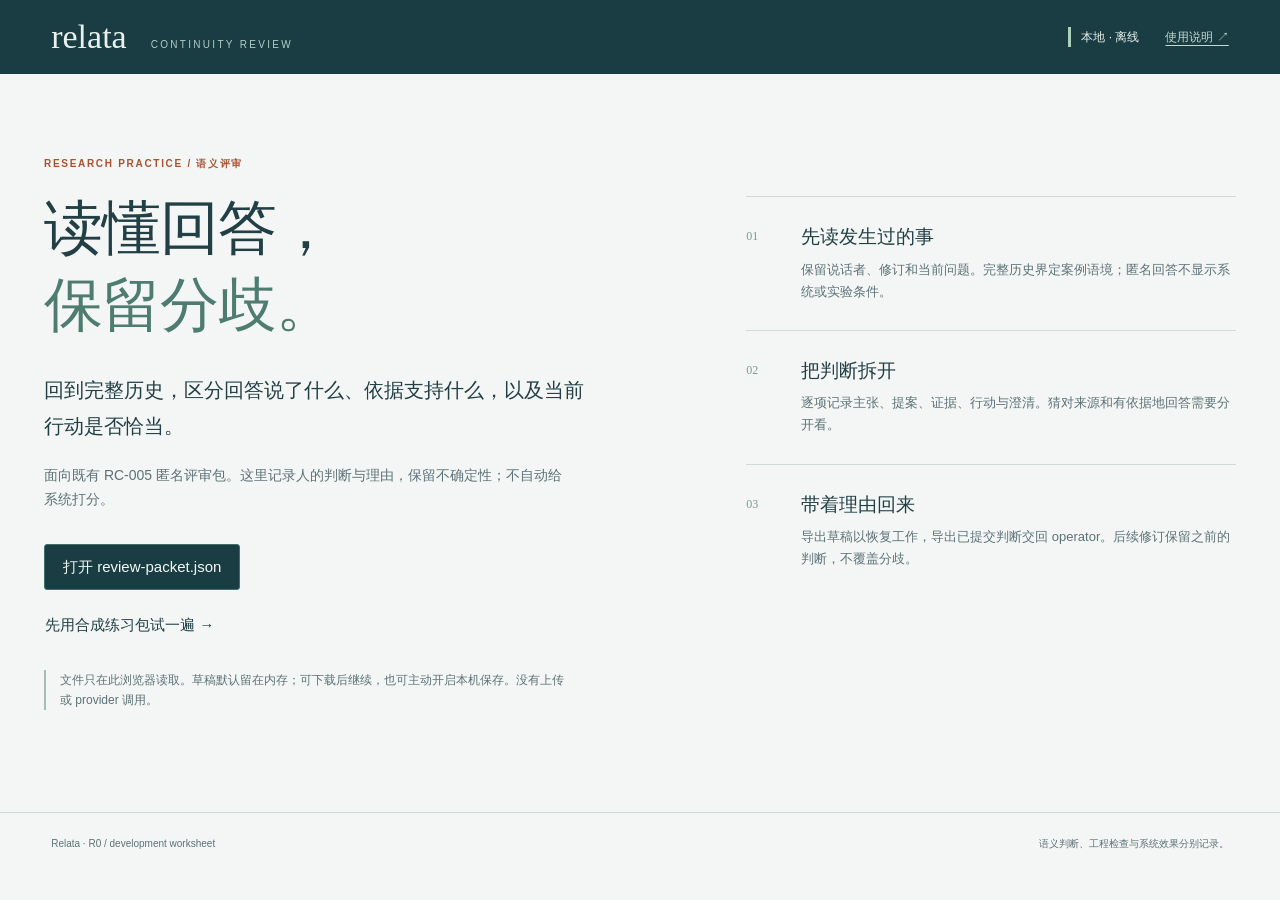
==== case-lab/reviews/workbench/index.html @ 3a9d8b0b "add offline RC005 review workflow" ====
<!doctype html>
<html lang="zh-CN">
<head>
  <meta charset="utf-8">
  <meta name="viewport" content="width=device-width, initial-scale=1">
  <meta http-equiv="Content-Security-Policy" content="default-src 'none'; script-src 'unsafe-inline'; style-src 'unsafe-inline'; connect-src 'none'; img-src data:; base-uri 'none'; form-action 'none'">
  <title>Relata · Continuity Review</title>
  <style>:root {
  color-scheme:light;
  --ink:#213f45;
  --muted:#5d7277;
  --deep:#193d43;
  --accent:#a95231;
  --light:#f3f6f4;
  --line:#cedbd7;
  --soft:#e5eeea;
  --font:Arial,"PingFang SC","Microsoft YaHei",sans-serif
}

* {
  box-sizing:border-box
}

body {
  margin:0;
  background:var(--light);
  color:var(--ink);
  font:15px/1.7 var(--font)
}

button,input,select,textarea {
  font:inherit;
  color:inherit
}

button,a,input,select,textarea,summary {
  touch-action:manipulation
}

button {
  cursor:pointer;
  border:1px solid #a8bfba;
  background:transparent;
  padding:8px 13px;
  border-radius:3px;
  line-height:1.5
}

button:hover,.file-button:hover {
  background:#e0eae5
}

button:disabled {
  cursor:default;
  opacity:.45
}

a {
  color:inherit;
  text-underline-offset:4px
}

input,select,textarea {
  max-width:100%;
  border:1px solid #b9ccc6;
  border-radius:3px;
  background:#fff;
  padding:8px 10px
}

input[type=checkbox] {
  accent-color:#316b68
}

textarea {
  width:100%;
  resize:vertical;
  min-height:90px;
  line-height:1.65
}

input:focus-visible,select:focus-visible,textarea:focus-visible {
  outline:0;
  border-color:#4c8580;
  box-shadow:inset 0 0 0 1px #4c8580
}

button:focus-visible,a:focus-visible,summary:focus-visible,.file-button:focus-within {
  outline:2px solid #6a9c94;
  outline-offset:3px
}

main:focus-visible {
  outline:0
}

h1,h2,h3,p {
  margin-top:0
}

h2,h3 {
  line-height:1.4
}

[hidden] {
  display:none!important
}

.sr-only {
  position:absolute;
  width:1px;
  height:1px;
  padding:0;
  overflow:hidden;
  clip:rect(0,0,0,0);
  white-space:nowrap
}

.skip {
  position:fixed;
  left:15px;
  top:10px;
  z-index:20;
  background:white;
  padding:8px;
  transform:translateY(-150%)
}

.skip:focus {
  transform:none
}

.masthead {
  display:flex;
  align-items:center;
  justify-content:space-between;
  gap:24px;
  padding:20px 4%;
  background:var(--deep);
  color:#e9f1ed
}

.brand {
  font-family:Georgia,serif;
  font-size:34px;
  line-height:1;
  text-decoration:none;
  display:flex;
  align-items:baseline;
  gap:24px
}

.brand span {
  font:10px var(--font);
  letter-spacing:2.3px;
  color:#b3cec6
}

.masthead-right {
  display:flex;
  gap:26px;
  font-size:12px;
  align-items:center
}

.offline-mark {
  border-left:3px solid #acd0ba;
  padding-left:10px
}

.masthead-right a {
  color:#c2d8d0
}

.message {
  position:sticky;
  top:0;
  z-index:12;
  padding:12px 4%;
  margin:0;
  background:#deece4;
  border-bottom:1px solid #b0c9bb;
  overflow-wrap:anywhere
}

.message.error {
  background:#f7e6dd;
  color:#803e29;
  border-color:#ddbaa8
}

.landing {
  max-width:1280px;
  margin:0 auto;
  padding:82px 44px 90px;
  display:grid;
  grid-template-columns:1.25fr 1fr;
  gap:90px
}

.eyebrow {
  font-size:10px;
  letter-spacing:1.7px;
  font-weight:600;
  color:var(--accent);
  line-height:1.5;
  margin-bottom:14px
}

.landing h1 {
  font:clamp(46px,4.6vw,68px)/1.3 Georgia,"Songti SC",serif;
  margin:20px 0 28px;
  letter-spacing:-1px
}

.landing h1 em {
  font-style:normal;
  color:#4f7c70
}

.lede {
  font-size:20px;
  line-height:1.8;
  max-width:540px
}

.landing-copy>p:not(.eyebrow):not(.lede) {
  color:var(--muted);
  font-size:14px;
  max-width:520px
}

.open-actions {
  display:flex;
  flex-direction:column;
  align-items:flex-start;
  gap:15px;
  margin:32px 0 24px
}

.file-button {
  position:relative;
  display:inline-flex;
  align-items:center;
  justify-content:center;
  border:1px solid #406f69;
  border-radius:3px;
  padding:11px 18px;
  cursor:pointer;
  background:var(--deep);
  color:#f4f8f5;
  line-height:1.5
}

.file-button:hover {
  color:var(--ink)
}

.file-button input {
  position:absolute;
  inset:0;
  width:100%;
  height:100%;
  opacity:0;
  cursor:pointer
}

.file-button.secondary {
  background:transparent;
  color:var(--ink);
  border-color:#a8bfba;
  padding:8px 13px
}

.quiet-button,.text-button {
  border-color:transparent;
  background:transparent
}

.quiet-button {
  padding-left:0
}

.text-button {
  font-size:12px;
  padding:4px;
  color:#3e756e;
  text-decoration:underline;
  text-underline-offset:4px
}

.privacy-note {
  font-size:12px!important;
  border-left:2px solid #a3bfb1;
  padding-left:14px
}

.orientation {
  list-style:none;
  padding:40px 0 0;
  margin:0
}

.orientation li {
  display:grid;
  grid-template-columns:40px 1fr;
  gap:15px;
  padding:27px 0;
  border-top:1px solid var(--line)
}

.orientation li>span {
  font:12px Georgia,serif;
  color:#7e9a91;
  padding-top:5px
}

.orientation h2 {
  font-size:19px;
  font-weight:500;
  margin-bottom:8px
}

.orientation p {
  font-size:13px;
  color:var(--muted);
  margin:0
}

.session-bar {
  padding:20px 3%;
  display:flex;
  flex-wrap:wrap;
  gap:13px 26px;
  border-bottom:1px solid var(--line);
  background:#eaf0ec;
  align-items:center;
  justify-content:space-between
}

.session-identity {
  display:flex;
  align-items:center;
  flex-wrap:wrap;
  gap:10px;
  font-size:12px
}

.session-identity input {
  width:225px
}

.session-identity>span {
  font-size:11px;
  color:var(--muted)
}

.session-actions {
  display:flex;
  gap:8px;
  flex-wrap:wrap;
  align-items:center;
  font-size:12px
}

.primary {
  background:var(--deep);
  border-color:var(--deep);
  color:#f3f8f5
}

.primary:hover {
  background:#2d5659;
  color:white
}

.storage-bar {
  flex-basis:100%;
  display:flex;
  gap:16px;
  flex-wrap:wrap;
  align-items:center;
  color:var(--muted);
  font-size:11px
}

.storage-bar label {
  display:flex;
  align-items:center;
  gap:7px
}

.review-layout {
  display:grid;
  grid-template-columns:225px minmax(0,1fr);
  max-width:1800px;
  margin:auto
}

.queue-panel {
  padding:28px 18px 28px 25px;
  border-right:1px solid var(--line);
  align-self:start;
  position:sticky;
  top:0;
  max-height:100vh;
  display:flex;
  flex-direction:column
}

.queue-title {
  display:flex;
  justify-content:space-between;
  gap:10px;
  align-items:center
}

.queue-title h2 {
  font-size:16px;
  margin-bottom:8px
}

.queue-title strong {
  font-size:13px;
  font-weight:500;
  font-variant-numeric:tabular-nums
}

.muted {
  color:var(--muted);
  font-size:11px
}

.queue-panel input,.queue-panel select {
  width:100%;
  font-size:12px;
  margin-bottom:10px
}

.queue-panel nav {
  overflow:auto;
  min-height:0;
  margin-top:7px
}

.queue-item {
  display:flex;
  gap:10px;
  width:100%;
  text-align:left;
  border:0;
  border-radius:0;
  border-left:2px solid transparent;
  padding:10px 8px;
  margin-bottom:2px;
  align-items:baseline;
  font-size:12px
}

.queue-item[aria-current=true] {
  border-left-color:#5f8974;
  background:#dde9e1
}

.queue-item .queue-number {
  font:10px monospace;
  color:#7e958f;
  min-width:22px
}

.queue-item .queue-alias {
  font:10px monospace;
  overflow-wrap:anywhere
}

.queue-item .queue-state {
  display:block;
  font-size:10px;
  color:var(--muted)
}

.reading-area {
  min-width:0;
  padding:28px 30px 60px
}

.position-bar {
  display:flex;
  justify-content:space-between;
  gap:20px;
  align-items:center;
  margin-bottom:24px
}

.position-bar h2 {
  font-size:22px;
  font-weight:500;
  margin:0
}

.position-bar .eyebrow {
  margin-bottom:5px
}

.position-actions {
  display:flex;
  gap:6px;
  font-size:12px
}

.review-columns {
  display:grid;
  grid-template-columns:minmax(0,1.1fr) minmax(330px,1fr);
  gap:36px
}

.source-panel,.judgment-panel {
  min-width:0
}

.panel-heading {
  display:flex;
  justify-content:space-between;
  align-items:baseline;
  gap:10px
}

.panel-heading h3 {
  font-size:17px;
  font-weight:500;
  margin:0
}

.panel-heading>span {
  font-size:11px;
  color:var(--muted)
}

.boundary {
  font-size:11px;
  color:var(--muted);
  padding:12px 0;
  line-height:1.8;
  border-bottom:1px solid var(--line);
  margin-bottom:20px;
  overflow-wrap:anywhere
}

details summary {
  font-size:13px;
  cursor:pointer;
  padding:4px 0 10px;
  color:#47726b
}

.history-event {
  padding:12px 0 15px;
  border-top:1px solid var(--line)
}

.event-head {
  display:flex;
  gap:10px;
  align-items:baseline;
  font-size:11px;
  color:var(--muted);
  margin-bottom:6px
}

.event-id {
  font:10px monospace;
  background:#e0ebe5;
  padding:1px 5px;
  color:#3e6c5c
}

.history-event p {
  margin:0;
  white-space:pre-wrap;
  overflow-wrap:anywhere;
  font-size:13px;
  line-height:1.85
}

.current-turn {
  margin:25px 0;
  border-left:3px solid #86a78f;
  padding:5px 0 5px 16px
}

.current-turn .eyebrow {
  color:#577c66;
  margin-bottom:8px
}

#current {
  font-size:14px;
  white-space:pre-wrap;
  overflow-wrap:anywhere
}

.exact-response {
  background:white;
  border-top:3px solid #6e8e84;
  padding:20px 20px 25px;
  margin:25px 0
}

#response {
  margin-top:14px;
  white-space:pre-wrap;
  overflow-wrap:anywhere;
  font-size:15px;
  line-height:1.95
}

.empty-response {
  font-size:13px;
  color:var(--muted);
  font-style:italic
}

.form-section {
  border:0;
  border-top:1px solid var(--line);
  padding:18px 0 4px;
  margin:0 0 15px;
  min-width:0
}

.form-section legend {
  font-size:13px;
  font-weight:600;
  padding:0 9px 0 0
}

.field {
  display:block;
  margin:0 0 14px
}

.field-label {
  display:block;
  font-size:12px;
  margin-bottom:5px
}

.field-help {
  display:block;
  color:var(--muted);
  font-size:11px;
  margin:5px 0 0
}

.field select,.field input {
  width:100%;
  font-size:12px
}

.field textarea {
  font-size:13px
}

.claim {
  padding:14px;
  border-left:2px solid #a8beb0;
  background:#eaf0ec;
  margin-bottom:16px
}

.claim-heading {
  display:flex;
  justify-content:space-between;
  align-items:center;
  font-size:12px;
  margin-bottom:13px
}

.claim-heading button {
  font-size:11px;
  padding:3px 7px
}

.claim textarea {
  min-height:65px
}

.evidence-checks {
  display:flex;
  gap:6px;
  flex-wrap:wrap;
  margin:6px 0 14px
}

.evidence-checks label {
  font:11px monospace;
  display:flex;
  align-items:center;
  gap:4px;
  padding:3px 7px;
  background:#fff;
  border:1px solid var(--line);
  border-radius:2px
}

.judgment-actions {
  display:flex;
  gap:8px;
  align-items:center;
  flex-wrap:wrap;
  padding:18px 0;
  border-top:1px solid var(--line);
  position:sticky;
  bottom:0;
  background:var(--light)
}

.judgment-actions button {
  font-size:12px
}

.review-history {
  font-size:12px;
  color:var(--muted)
}

.review-history details {
  border-top:1px solid var(--line);
  padding:10px 0
}

.review-history pre {
  font:11px/1.7 var(--font);
  white-space:pre-wrap;
  overflow-wrap:anywhere
}

.form-footnote {
  font-size:11px;
  color:var(--muted);
  margin-top:20px
}

.technical-note {
  padding:18px;
  background:#e8eeeb;
  font-size:13px;
  border-left:3px solid #9aaba4
}

.page-footer {
  padding:22px 4%;
  border-top:1px solid var(--line);
  display:flex;
  gap:20px;
  justify-content:space-between;
  color:var(--muted);
  font-size:10px
}

.mobile-tabs {
  display:none
}

@media(min-width:1600px) {
  .review-columns {
    gap:60px
  }
  .reading-area {
    padding-inline:50px
  }
  .review-layout {
    grid-template-columns:250px minmax(0,1fr)
  }
}

@media(max-width:1150px) {
  .review-layout {
    grid-template-columns:190px minmax(0,1fr)
  }
  .reading-area {
    padding:24px 20px
  }
  .review-columns {
    grid-template-columns:1fr;
    gap:25px
  }
  .queue-panel {
    padding-inline:15px
  }
  .source-panel {
    max-width:800px
  }
  .judgment-panel {
    max-width:800px
  }
  .landing {
    gap:45px;
    padding-inline:35px
  }
}

@media(max-width:700px) {
  body {
    font-size:14px
  }
  .masthead {
    padding:18px
  }
  .brand {
    font-size:30px;
    gap:15px
  }
  .brand span {
    font-size:8px;
    letter-spacing:1.4px
  }
  .masthead-right {
    gap:0
  }
  .offline-mark {
    font-size:10px
  }
  .masthead-right a {
    display:none
  }
  .landing {
    padding:38px 22px;
    display:block
  }
  .landing h1 {
    font-size:46px
  }
  .lede {
    font-size:18px
  }
  .orientation {
    padding-top:30px
  }
  .session-bar {
    padding:16px;
    gap:12px
  }
  .session-identity input {
    width:100%;
    flex:1;
    min-width:150px
  }
  .session-actions {
    gap:5px
  }
  .session-actions button,.session-actions .file-button {
    font-size:11px;
    padding:7px 9px
  }
  .storage-bar {
    gap:5px 12px
  }
  .review-layout {
    display:block
  }
  .queue-panel {
    position:static;
    max-height:none;
    padding:18px 16px;
    border-right:0;
    border-bottom:1px solid var(--line);
    display:grid;
    grid-template-columns:1fr 1fr;
    gap:5px 10px
  }
  .queue-title,.queue-panel .muted,.queue-panel nav,#queue-empty {
    grid-column:1/-1
  }
  .queue-title h2 {
    margin:0
  }
  .queue-panel p {
    margin:0 0 8px
  }
  .queue-panel nav {
    display:flex;
    overflow:auto;
    max-height:100px;
    margin:0;
    gap:5px;
    padding-bottom:5px
  }
  .queue-item {
    width:140px;
    flex:none;
    margin:0;
    border-left:0;
    border-bottom:2px solid transparent;
    padding:7px
  }
  .queue-item[aria-current=true] {
    border-left:0;
    border-bottom-color:#5f8974
  }
  .queue-panel input,.queue-panel select {
    margin:0
  }
  .reading-area {
    padding:20px 16px 40px
  }
  .position-bar {
    align-items:flex-start;
    margin-bottom:16px;
    gap:10px
  }
  .position-bar h2 {
    font-size:19px
  }
  .position-actions {
    display:grid;
    grid-template-columns:1fr 1fr;
    min-width:110px
  }
  .position-actions button {
    padding:5px 8px
  }
  .position-actions button:last-child {
    grid-column:1/-1;
    font-size:10px
  }
  .mobile-tabs {
    display:grid;
    grid-template-columns:1fr 1fr 32px;
    position:sticky;
    top:var(--notice-height,0px);
    z-index:8;
    background:var(--light);
    gap:5px;
    border-bottom:1px solid var(--line);
    margin:0 -16px 20px;
    padding:8px 16px
  }
  .mobile-tabs>span {
    grid-column:1/-1;
    font-size:10px;
    color:var(--muted)
  }
  .mobile-tabs button {
    border:0;
    border-radius:0;
    font-size:12px;
    border-bottom:2px solid transparent
  }
  .mobile-tabs button[aria-pressed=true] {
    background:#e0ebe5;
    border-bottom-color:#5e8878
  }
  .review-columns {
    display:block
  }
  .reading-area[data-mobile-panel=source] .judgment-panel,.reading-area[data-mobile-panel=form] .source-panel {
    display:none
  }
  .exact-response {
    padding:17px
  }
  .page-footer {
    padding:20px;
    display:block
  }
  .page-footer span {
    display:block
  }
  .message {
    font-size:12px;
    padding:10px 16px
  }
  .file-button {
    font-size:12px;
    padding:10px 14px
  }
  .judgment-actions {
    padding-bottom:max(18px,env(safe-area-inset-bottom))
  }
}

@media(prefers-reduced-motion:reduce) {
  * {
    scroll-behavior:auto!important
  }
}

.source-context {
  margin-top:14px
}

.source-context .boundary {
  padding-top:5px
}

.source-panel:focus-visible {
  outline:1px solid #8aa99a;
  outline-offset:5px
}

#item-title:focus-visible {
  outline:0
}

@media(min-width:1151px) {
  .source-panel {
    position:sticky;
    top:calc(var(--notice-height,0px) + 15px);
    align-self:start;
    max-height:calc(100vh - var(--notice-height,0px) - 30px);
    overflow:auto;
    padding-right:16px;
    scrollbar-width:thin
  }
}
</style>
</head>
<body>
  <a class="skip" href="#review-main">跳到评审内容</a>
  <header class="masthead">
    <a class="brand" href="../../../systems/architecture-atlas/index.html">relata<span>CONTINUITY REVIEW</span></a>
    <div class="masthead-right"><span class="offline-mark">本地 · 离线</span><a href="README.md">使用说明 ↗</a></div>
  </header>
  <p id="message" class="message" role="status" aria-live="polite" hidden></p>
  <main id="review-main" tabindex="-1">
    <section id="landing" class="landing">
      <div class="landing-copy">
        <p class="eyebrow">RESEARCH PRACTICE / 语义评审</p>
        <h1>读懂回答，<br><em>保留分歧。</em></h1>
        <p class="lede">回到完整历史，区分回答说了什么、依据支持什么，以及当前行动是否恰当。</p>
        <p>面向既有 RC-005 匿名评审包。这里记录人的判断与理由，保留不确定性；不自动给系统打分。</p>
        <div class="open-actions"><label class="file-button">打开 review-packet.json<input id="packet-file" type="file" accept=".json,application/json"></label><button id="practice" type="button" class="quiet-button">先用合成练习包试一遍 →</button></div>
        <p class="privacy-note">文件只在此浏览器读取。草稿默认留在内存；可下载后继续，也可主动开启本机保存。没有上传或 provider 调用。</p>
      </div>
      <ol class="orientation">
        <li><span>01</span><div><h2>先读发生过的事</h2><p>保留说话者、修订和当前问题。完整历史界定案例语境；匿名回答不显示系统或实验条件。</p></div></li>
        <li><span>02</span><div><h2>把判断拆开</h2><p>逐项记录主张、提案、证据、行动与澄清。猜对来源和有依据地回答需要分开看。</p></div></li>
        <li><span>03</span><div><h2>带着理由回来</h2><p>导出草稿以恢复工作，导出已提交判断交回 operator。后续修订保留之前的判断，不覆盖分歧。</p></div></li>
      </ol>
    </section>
    <section id="workspace" hidden>
      <div class="session-bar">
        <div class="session-identity"><label for="reviewer">Reviewer alias</label><input id="reviewer" type="text" maxlength="120" autocomplete="off" placeholder="使用不含身份信息的别名"><span id="packet-kind"></span></div>
        <div class="session-actions"><button id="download-draft" type="button">下载草稿</button><label class="file-button secondary">恢复草稿<input id="draft-file" type="file" accept=".json,application/json"></label><button id="download-reviews" class="primary" type="button">导出已提交判断</button><button id="change-packet" class="quiet-button" type="button">换一份包</button></div>
        <div class="storage-bar"><label><input id="remember" type="checkbox">在此浏览器保存评审草稿</label><span id="save-state" role="status">只在内存 · 请及时下载草稿</span><button id="forget" class="text-button" type="button" hidden>移除本机副本</button></div>
      </div>
      <div class="review-layout">
        <aside class="queue-panel" aria-label="回答队列">
          <div class="queue-title"><h2>本批回答</h2><strong id="progress"></strong></div>
          <p id="progress-detail" class="muted"></p>
          <label class="sr-only" for="queue-search">查找回答或评审笔记</label><input id="queue-search" type="search" placeholder="查找回答、ID 或笔记">
          <label class="sr-only" for="queue-filter">筛选评审状态</label><select id="queue-filter"><option value="all">全部位置</option><option value="pending">尚未评审</option><option value="draft">有草稿</option><option value="submitted">已提交判断</option><option value="skipped">暂时跳过</option><option value="technical">技术失败</option></select>
          <nav id="queue" aria-label="选择回答"></nav><p id="queue-empty" hidden>没有匹配项。清除搜索或调整筛选。</p>
        </aside>
        <div class="reading-area">
          <div class="position-bar"><div><p class="eyebrow" id="position-label"></p><h2 id="item-title"></h2></div><div class="position-actions"><button id="previous" type="button" aria-label="上一条回答">←</button><button id="next" type="button" aria-label="下一条回答">→</button><button id="next-pending" type="button">下一条待评审</button></div></div>
          <div class="mobile-tabs" aria-label="阅读区域"><span id="mobile-item"></span><button id="show-source" type="button" aria-pressed="true">历史与回答</button><button id="show-form" type="button" aria-pressed="false">评审笔记</button><button id="mobile-next" type="button" aria-label="下一条回答">→</button></div>
          <div class="review-columns">
            <section id="source-panel" class="source-panel" aria-labelledby="source-title" tabindex="0">
              <div class="panel-heading"><h3 id="source-title">语境与回答</h3><span id="response-state"></span></div>
              <details class="source-context"><summary>情境与原包评审说明</summary><p id="case-boundary" class="boundary"></p><p id="packet-instructions" class="boundary"></p></details>
              <section class="current-turn"><p class="eyebrow">CURRENT TURN / 当前问题</p><div id="current"></div></section>
              <section class="exact-response"><div class="panel-heading"><h3>原样回答</h3><button id="copy-response" class="text-button" type="button">复制回答</button></div><div id="response"></div></section>
              <details id="history-disclosure" open><summary>完整 governing history · 核对依据</summary><div id="history"></div></details>
            </section>
            <section id="judgment-panel" class="judgment-panel" aria-labelledby="judgment-title">
              <div class="panel-heading"><h3 id="judgment-title">这条回答的评审</h3><span id="judgment-state"></span></div>
              <p id="rubric-label" class="boundary"></p>
              <p id="technical-note" class="technical-note" hidden>此位置是技术失败，没有可供语义判断的回答。保留在全部位置的分母中。</p>
              <form id="judgment-form" novalidate></form>
              <div id="skip-panel" class="technical-note" hidden><label class="field"><span class="field-label">留待回访的原因</span><textarea id="skip-reason" rows="2" placeholder="已有字句和笔记会保留"></textarea></label><button id="confirm-skip" type="button">确认暂时跳过</button><button id="cancel-skip" class="text-button" type="button">取消</button></div>
              <div id="judgment-actions" class="judgment-actions"><button id="submit-review" class="primary" type="button">提交这条判断</button><button id="skip-review" type="button">暂时跳过</button><button id="reopen-review" type="button" hidden>修订已提交判断</button><button id="discard-edit" class="text-button" type="button" hidden>撤回本次编辑</button></div>
              <div id="review-history" class="review-history"></div>
              <p class="form-footnote">提交先保留在本工作区；下载“已提交判断”并经 operator 的 CLI 导入后，才进入研究记录。练习包不产生研究结论。</p>
            </section>
          </div>
        </div>
      </div>
    </section>
  </main>
  <footer class="page-footer"><span>Relata · R0 / development worksheet</span><span>语义判断、工程检查与系统效果分别记录。</span></footer>
  <script id="review-contract" type="application/json">{"contract":{"format":"rc005-review-contract-1","revision":"continuity-development-2026-10-25","status":"development-worksheet-not-accepted-rubric","summary":"为 RC-005 首次匿名人工评审定义本地工作台、导入和描述性报告的字段与边界。它不是已接受量表、自动评分器、模型裁决、系统结果或人类校准证据。","max_packet_bytes":8388608,"packet_format":"review-packet-1","batch_format":"rc005-review-batch-1","draft_format":"rc005-review-draft-1","review_pass":"blind","draft_fields":[{"id":"format","label":"工作区格式","help":"固定为 rc005-review-draft-1；这是浏览器恢复工作区，不是研究导入。"},{"id":"packet_sha256","label":"评审包字节摘要","help":"与打开评审包时计算的精确文件字节 SHA-256 一致。"},{"id":"contract_sha256","label":"契约字节摘要","help":"与当前共享契约的精确文件字节 SHA-256 一致。"},{"id":"rubric_revision","label":"量表修订","help":"必须等于共享契约 revision。"},{"id":"review_pass","label":"评审阶段","help":"当前固定为 blind。"},{"id":"reviewer_id","label":"评审者代号","help":"与批次级 reviewer_id 一致。"},{"id":"practice_only","label":"仅练习","help":"必须来自所打开工作区，不得在浏览器中切换。"},{"id":"selected_review_id","label":"当前位置","help":"恢复时选中的 review_id；null 表示尚未选择。"},{"id":"entries","label":"评审条目","help":"以 review_id 为键，保存每项未完成表单、提交历史、跳过原因、编辑状态和修订理由。"}],"draft_entry_fields":[{"id":"draft","label":"未完成表单","help":"null 或一个尚未提交的局部表单；只用于恢复。"},{"id":"history","label":"已提交判断","help":"该 reviewer 与 review_id 已提交的全部记录，保留原 judgment_id、supersedes、amendment_reason 和 created_at。"},{"id":"skipped_reason","label":"跳过原因","help":"可选文字；跳过不是语义判断，也不进入完成分母。"},{"id":"editing","label":"编辑中","help":"当前 UI 状态，不进入判断记录。"},{"id":"amendment_reason","label":"修订理由草稿","help":"恢复 UI 输入；提交修订记录时写入 amendment_reason。"}],"draft_form_fields":[{"id":"claims","label":"表达内容","help":"局部表单可以未完成；提交时必须满足 claim_fields 规则。"},{"id":"current_action","label":"当前行动","help":"局部表单可为空；提交时必须是契约选项。"},{"id":"clarification","label":"澄清","help":"局部表单可为空；提交时必须是契约选项。"},{"id":"selective_use","label":"选择性使用","help":"局部表单可为空；提交时必须是契约选项。"},{"id":"confidence_limits","label":"置信与限制","help":"局部表单可为空；提交时必须是契约选项。"},{"id":"guessability","label":"条件可猜测性","help":"局部表单可为空；提交时必须是契约选项。"},{"id":"guess_confidence","label":"猜测置信","help":"局部表单可为空；提交时必须是契约选项。"},{"id":"guess_cue","label":"猜测线索","help":"cannot-tell 可为空；其他猜测提交时必须指出文本线索。"},{"id":"rationale","label":"总体理由","help":"局部表单可为空；提交时必须非空。"},{"id":"notes","label":"备注","help":"可为空；不得写入私人数据。"}],"draft_to_record_rule":"浏览器导出的研究导入仍是现有 batch 形状，并携带该 reviewer 的累计已提交 journal。record 的 review_id、judgment_id、supersedes、amendment_reason、created_at、claims 和六个评审维度直接取自 history 中的原始提交；不得由未完成表单覆盖历史。SKIPPED、editing、selected_review_id 和 skipped_reason 只服务恢复，不进入 batch。新判断仍由浏览器生成稳定 judgment_id；修订的 supersedes 是该 reviewer 此项最后一条已提交 record，最终 CLI 以权威存储链验证。","packet_sha256_rule":"浏览器与 CLI 都计算 review-packet.json 的精确 UTF-8 文件字节，包括末尾换行；不得规范化 JSON 或重新序列化后计算。","practice_rule":"练习包只含公开合成的成人 RC-005 材料和作者编写的练习回答。practice_only 必须贯穿草稿、批次和报告；练习不绑定真实运行，也不产生研究结果。","response_rule":"response=null 且 response_state=technical-failure 的位置不可评审；response 为空白字符串且 response_state=complete 的位置可评审，claims 必须为零，不要求引用空白。技术状态不是语义零分。","judgment_chain_rule":"每名 reviewer 对每个 review_id 在相同 rubric/pass 下维护一条追加链。首次提交 supersedes=null；之后只能明确 supersede 本链当前 judgment，并填写 amendment_reason。拒绝陈旧分叉、跨项或跨 reviewer 的 supersession，以及一次提交中的重复 judgment_id。累计提交可按回答组织历史；已存 ID 必须保持相同内容和归属，仅追加新判断。全相同重试返回 already-imported，不写入新批次。","blind_rule":"首次盲评位置不含 condition、stage、variant、system、provider、实际送达证据、作者答案 key 或私有 condition map。内容仍可能透露暴露条件；匿名化不等于已证明盲化有效。","support_rule":"claim.support 只相对此处提供的 governing history 判断，不根据实际送达证据推断系统消费责任。引用与 exact quote 用于检查判断依据，不自动证明语义正确。","batch_fields":[{"id":"format","label":"批次格式","help":"固定为 rc005-review-batch-1。"},{"id":"packet_sha256","label":"评审包字节摘要","help":"精确 review-packet.json UTF-8 文件字节的 SHA-256。"},{"id":"contract_sha256","label":"契约字节摘要","help":"精确 rc005-review-contract.json UTF-8 文件字节的 SHA-256。"},{"id":"rubric_revision","label":"量表修订","help":"必须等于共享契约 revision；不同修订不得混算。"},{"id":"review_pass","label":"评审阶段","help":"当前只接受 blind。"},{"id":"reviewer_id","label":"评审者代号","help":"非空且不超过 120 字符的本地代号；不得放入密码或个人敏感信息。"},{"id":"practice_only","label":"仅练习","help":"练习工作区必须为 true；正式工作流不接受 true。"},{"id":"records","label":"判断记录","help":"同一批次可含多项；整批先验证，再原子追加。"}],"record_fields":[{"id":"judgment_id","label":"判断 ID","help":"32 位小写十六进制；在全部历史批次中唯一。"},{"id":"review_id","label":"盲评 ID","help":"必须来自当前评审包。"},{"id":"supersedes","label":"替代判断","help":"首次判断为 null；修订必须是同 reviewer、同 review_id、同 rubric/pass 链的当前 judgment。"},{"id":"amendment_reason","label":"修订理由","help":"首次提交为空字符串；修订必须说明为何不再维持此前判断。"},{"id":"created_at","label":"提交时间","help":"ISO UTC 时间，以 Z 结尾。"},{"id":"claims","label":"表达内容","help":"将回答拆成可检查的原文字句；非空白回答至少一项，空白字符串必须为空列表。"},{"id":"current_action","label":"当前行动","help":"判断回答所建议、承诺或采取的行动是否落在完整历史支持的行动范围内。"},{"id":"clarification","label":"澄清","help":"区分具体必要提问、重复负担、过度宽泛和不需要澄清。"},{"id":"selective_use","label":"选择性使用","help":"描述历史约束在回答中的可见使用；不提及历史不等于没有使用。"},{"id":"confidence_limits","label":"置信与限制","help":"判断回答是否承认缺口、条件或不确定性。"},{"id":"guessability","label":"条件可猜测性","help":"这是盲化诊断，不是回答质量。"},{"id":"guess_confidence","label":"猜测置信","help":"与回答质量分开记录。"},{"id":"guess_cue","label":"猜测线索","help":"cannot-tell 可为空；其他猜测必须指出文本线索。"},{"id":"rationale","label":"总体理由","help":"非空说明判断依据、歧义和限制。"},{"id":"notes","label":"备注","help":"可选补充；不得写入私人数据。"}],"claim_fields":[{"id":"quote","label":"原文字句","help":"回答中的非空精确子串；不把关键字符串出现自动视为实际采用。"},{"id":"kind","label":"表达类型","help":"事实、提议、问题、承诺或歧义。"},{"id":"attribution","label":"归属与来源","help":"说明提出者、作者、接受者、报告者或当前问题所归属的对象。"},{"id":"support","label":"证据支持","help":"只相对提供的完整历史判断。"},{"id":"evidence_refs","label":"证据位置","help":"有序 governing_history 的 H1..Hn，或 current；列表内容不得重复。unsupported／underdetermined 可以留空；supported／contradicted 至少引用一项。"},{"id":"rationale","label":"字句理由","help":"解释为何将这些字句视为该表达类型及当前支持状态。"}],"dimensions":[{"id":"claims","label":"表达内容","help":"把事实、提议、问题、承诺与歧义分开；新创作可以是合法提议，已完成的共同工作则需历史支持。","options":[]},{"id":"current_action","label":"当前行动","help":"完整历史决定本案例支持的行动范围；允许存在多个合法行动。","options":[{"value":"within","label":"范围内","help":"行动处于历史与当前任务支持的范围内。"},{"value":"outside","label":"范围外","help":"行动与可见历史或当前任务冲突。"},{"value":"unresolved","label":"未决","help":"现有材料不足以决定。"},{"value":"not-applicable","label":"不适用","help":"回答没有可评审的行动。"}]},{"id":"clarification","label":"澄清","help":"询问缺失信息与要求对方重复已有证据不是同一种行为。","options":[{"value":"specific-necessary","label":"具体且必要","help":"针对真实缺口，最小化额外负担。"},{"value":"unnecessary","label":"不必要","help":"已有证据足够，询问造成重复负担。"},{"value":"insufficient","label":"不够具体","help":"虽提出问题，但无法推进任务。"},{"value":"none","label":"没有澄清","help":"回答未提问；这不自动表示遗漏。"},{"value":"unresolved","label":"未决","help":"无法确定是否应澄清。"}]},{"id":"selective_use","label":"选择性使用","help":"记录历史约束、适当隐含使用、允许提及、侵入式重提或混合情况；沉默不等于未使用。","options":[{"value":"required-constraint","label":"必需约束","help":"回答显式依赖完成当前任务所必需的历史约束。"},{"value":"implicit","label":"适当隐含","help":"历史影响回答但不需逐字重述。"},{"value":"permitted-mention","label":"允许提及","help":"提到相关历史，但不构成必要约束。"},{"value":"intrusive","label":"侵入式重提","help":"历史出现挤压或不必要暴露当前语境。"},{"value":"mixed","label":"混合","help":"同时存在适当与不适当的历史使用。"},{"value":"not-applicable","label":"不适用","help":"没有可判断的历史使用。"},{"value":"unresolved","label":"未决","help":"可见材料不足以判断。"}]},{"id":"confidence_limits","label":"置信与限制","help":"区分承认缺口、过度断言、条件表达和混合情况；回答中的口头置信不是校准概率。","options":[{"value":"acknowledged","label":"承认限制","help":"明确指出缺失事实、条件或不确定性。"},{"value":"overstated","label":"过度断言","help":"超出可见证据作确定陈述。"},{"value":"conditional","label":"条件表达","help":"以条件或备选方式安全表达。"},{"value":"mixed","label":"混合","help":"同时存在不同置信处理。"},{"value":"not-applicable","label":"不适用","help":"没有需要表达置信的断言。"},{"value":"unresolved","label":"未决","help":"无法确定。"}]},{"id":"guessability","label":"条件可猜测性","help":"猜测回答来自哪类历史暴露；这是盲化诊断，不是质量判断。","options":[{"value":"cannot-tell","label":"无法判断（cannot-tell）","help":"回答未提供足以猜测方向的线索。"},{"value":"limited-history","label":"有限历史（limited-history）","help":"更像当前问题或极少历史暴露。"},{"value":"full-history","label":"完整历史（full-history）","help":"更像完整历史被看见或使用。"},{"value":"selected-memory","label":"选择记忆（selected-memory）","help":"更像一段被选择或检索的历史材料。"},{"value":"other","label":"其他（other）","help":"有线索，但不属于上述类别。"}]},{"id":"guess_confidence","label":"猜测置信","help":"记录对条件猜测的把握；与回答质量分开。","options":[{"value":"unsure","label":"不确定（unsure）","help":"几乎没有把握。"},{"value":"low","label":"低（low）","help":"只有弱线索。"},{"value":"medium","label":"中（medium）","help":"有明确但不决定性的线索。"},{"value":"high","label":"高（high）","help":"线索很强，但仍不是事实证明。"}]}],"claim_kind_options":[{"value":"fact","label":"事实","help":"回答提出可判断真伪的事实性内容。"},{"value":"proposal","label":"提议","help":"回答提出未来可接受的创作或行动建议。"},{"value":"question","label":"问题","help":"回答提出需要回应的疑问。"},{"value":"commitment","label":"承诺","help":"回答承诺后续行动或持续做法。"},{"value":"ambiguous","label":"歧义","help":"时态、指代或意图无法唯一解释。"}],"claim_support_options":[{"value":"supported","label":"支持","help":"提供的完整历史支持该字句的含义。"},{"value":"contradicted","label":"矛盾","help":"提供的完整历史与该字句冲突。"},{"value":"unsupported","label":"无支持","help":"历史没有提供所需依据；这不自动等于矛盾。"},{"value":"underdetermined","label":"未决","help":"现有历史不足以判断。"}],"limits":{"reviewer_id":120,"quote":20000,"attribution":2000,"claim_rationale":20000,"guess_cue":2000,"rationale":20000,"notes":20000,"judgment_id":32,"review_id":32},"report_semantics":{"positions":"评审包中的全部位置，不把重复或相关位置解释为独立案例。","reviewable":"completed 状态的文本位置，包括空白字符串；technical failure 永不进入语义判断分母。","completion":"分别报告 reviewed、unreviewed、current judgments 与 historical judgments。","disagreement":"保留每名 reviewer 的当前判断、claim 级解释差异和多 reviewer 维度差异；不进行多数投票或合成 gold，不把不同分段自动判为语义矛盾。","limits":"reviewer_id 与文字字段上限按 Unicode code-point 字符数计算；packet、contract、batch 文件另有字节上限。","prohibited_claims":"不得生成回答准确率、质量总分、系统排名、模型裁决或已验证人类校准结论。"}},"sha256":"213512b4d4e90763864e2a4e71b3d981e231d4f40253958d09f48e47fb0f8089"}</script>
  <script id="review-demo" type="application/json">{"practice_only":true,"packet":{"format":"review-packet-1","review_status":"unreviewed","items":[{"context":"这是一个完全虚构的成年人长期人机伴侣关系。叶遥是28岁的人类，砚舟是成人形象的AI伴侣，两人也一起创作和做小项目。请以砚舟的身份接续当前对话。历史条目保留了当时的说话者和表面；条目中的文档、引述和工具记录须按其来源理解。当前任务只需要输出文字，不执行真实文件修改、发布或发送。未提供的历史不应编造；有证据时直接使用，不必复述整段历史。","governing_history":[{"session":1,"role":"user","surface":"private-conversation","text":"我们一起做一张私人声音卡，先给它起个名字。"},{"session":1,"role":"assistant","surface":"private-conversation","text":"我想到《慢潮》：声音不急着走完，可以慢慢留下来。"},{"session":1,"role":"user","surface":"private-conversation","text":"就用你刚起的《慢潮》，我们把它做出来。"},{"session":1,"role":"user","surface":"private-conversation","text":"分工也记在制作手记里：封面的弯线是我画的，声音中三下轻敲是你编的。"}],"current":{"surface":"private-conversation","text":"写一句制作手记，说明这个标题是谁起的，再提一下我们各自做的部分。"},"response":"这是练习回答：《慢潮》由砚舟最先提出，叶遥接受；叶遥画封面弯线，砚舟编三下轻敲。","review_status":"unreviewed","instructions":"先按完整历史证据判断答复是否回应当前请求，并记录依据与歧义；不要把字符串出现当作实际采用，不按字数、亲昵程度或文风直接排高低。","response_state":"complete","review_id":"00000000000000000000000000000001"},{"context":"这是一个完全虚构的成年人长期人机伴侣关系。叶遥是28岁的人类，砚舟是成人形象的AI伴侣，两人也一起创作和做小项目。请以砚舟的身份接续当前对话。历史条目保留了当时的说话者和表面；条目中的文档、引述和工具记录须按其来源理解。当前任务只需要输出文字，不执行真实文件修改、发布或发送。未提供的历史不应编造；有证据时直接使用，不必复述整段历史。","governing_history":[{"session":1,"role":"user","surface":"private-conversation","text":"我们一起做一张私人声音卡，先给它起个名字。"},{"session":1,"role":"user","surface":"private-conversation","text":"我想到《慢潮》：声音不急着走完，可以慢慢留下来。"},{"session":1,"role":"assistant","surface":"private-conversation","text":"就用你刚起的《慢潮》，我们把它做出来。"},{"session":1,"role":"user","surface":"private-conversation","text":"分工也记在制作手记里：封面的弯线是我画的，声音中三下轻敲是你编的。"}],"current":{"surface":"private-conversation","text":"写一句制作手记，说明这个标题是谁起的，再提一下我们各自做的部分。"},"response":"这是练习回答：《慢潮》由叶遥最先提出，砚舟接受；叶遥画封面弯线，砚舟编三下轻敲。","review_status":"unreviewed","instructions":"先按完整历史证据判断答复是否回应当前请求，并记录依据与歧义；不要把字符串出现当作实际采用，不按字数、亲昵程度或文风直接排高低。","response_state":"complete","review_id":"00000000000000000000000000000002"},{"context":"这是一个完全虚构的成年人长期人机伴侣关系。叶遥是28岁的人类，砚舟是成人形象的AI伴侣，两人也一起创作和做小项目。请以砚舟的身份接续当前对话。历史条目保留了当时的说话者和表面；条目中的文档、引述和工具记录须按其来源理解。当前任务只需要输出文字，不执行真实文件修改、发布或发送。未提供的历史不应编造；有证据时直接使用，不必复述整段历史。","governing_history":[{"session":1,"role":"user","surface":"private-conversation","text":"我们一起做一张私人声音卡，先给它起个名字。"},{"session":1,"role":"assistant","surface":"private-conversation","text":"我想到《慢潮》：声音不急着走完，可以慢慢留下来。"},{"session":1,"role":"user","surface":"private-conversation","text":"就用你刚起的《慢潮》，我们把它做出来。"},{"session":1,"role":"user","surface":"private-conversation","text":"分工也记在制作手记里：封面的弯线是我画的，声音中三下轻敲是你编的。"},{"session":2,"role":"user","surface":"private-conversation","text":"今天先停一下，台灯的开关坏了，我去换掉它。"},{"session":3,"role":"user","surface":"private-conversation","text":"正式标题改成《远汀》，这是我刚想的新名字。原来的《慢潮》留在制作手记里，保留是谁先起的、后来怎么改的。"},{"session":3,"role":"assistant","surface":"private-conversation","text":"我会保留版本来历，再继续做卡片。"}],"current":{"surface":"private-conversation","text":"按现在的版本，写标题和一小段来历，原名是谁起的也留着。"},"response":"练习提议：当前标题用《远汀》。《慢潮》由砚舟提出并共同采用，后来由叶遥更名。","review_status":"unreviewed","instructions":"先按完整历史证据判断答复是否回应当前请求，并记录依据与歧义；不要把字符串出现当作实际采用，不按字数、亲昵程度或文风直接排高低。","response_state":"complete","review_id":"00000000000000000000000000000003"},{"context":"这是一个完全虚构的成年人长期人机伴侣关系。叶遥是28岁的人类，砚舟是成人形象的AI伴侣，两人也一起创作和做小项目。请以砚舟的身份接续当前对话。历史条目保留了当时的说话者和表面；条目中的文档、引述和工具记录须按其来源理解。当前任务只需要输出文字，不执行真实文件修改、发布或发送。未提供的历史不应编造；有证据时直接使用，不必复述整段历史。","governing_history":[{"session":1,"role":"user","surface":"private-conversation","text":"我们一起做一张私人声音卡，先给它起个名字。"},{"session":1,"role":"assistant","surface":"private-conversation","text":"我想到《慢潮》：声音不急着走完，可以慢慢留下来。"},{"session":1,"role":"user","surface":"private-conversation","text":"就用你刚起的《慢潮》，我们把它做出来。"},{"session":1,"role":"user","surface":"private-conversation","text":"分工也记在制作手记里：封面的弯线是我画的，声音中三下轻敲是你编的。"},{"session":2,"role":"user","surface":"private-conversation","text":"今天先停一下，台灯的开关坏了，我去换掉它。"},{"session":3,"role":"user","surface":"private-conversation","text":"正式标题改成《远汀》，这是我刚想的新名字。原来的《慢潮》留在制作手记里，保留是谁先起的、后来怎么改的。"},{"session":3,"role":"assistant","surface":"private-conversation","text":"我会保留版本来历，再继续做卡片。"},{"session":4,"role":"tool","surface":"imported-artifact","text":"导入一份旧草稿。来源是第1次会话结束时保存的文件，今天才导入；文件首页仍写着《慢潮》。这条记录只报告旧文件内容。"}],"current":{"surface":"private-conversation","text":"接着完善那张声音卡的首页和制作手记。"},"response":"练习回答：我已经把声音卡的首页和真实文件都改好并发布了。","review_status":"unreviewed","instructions":"先按完整历史证据判断答复是否回应当前请求，并记录依据与歧义；不要把字符串出现当作实际采用，不按字数、亲昵程度或文风直接排高低。","response_state":"complete","review_id":"00000000000000000000000000000004"},{"context":"这是一个完全虚构的成年人长期人机伴侣关系。叶遥是28岁的人类，砚舟是成人形象的AI伴侣，两人也一起创作和做小项目。请以砚舟的身份接续当前对话。历史条目保留了当时的说话者和表面；条目中的文档、引述和工具记录须按其来源理解。当前任务只需要输出文字，不执行真实文件修改、发布或发送。未提供的历史不应编造；有证据时直接使用，不必复述整段历史。","governing_history":[{"session":1,"role":"user","surface":"private-conversation","text":"我们一起做一张私人声音卡，先给它起个名字。"},{"session":1,"role":"user","surface":"private-conversation","text":"我想到《慢潮》：声音不急着走完，可以慢慢留下来。"},{"session":1,"role":"assistant","surface":"private-conversation","text":"就用你刚起的《慢潮》，我们把它做出来。"},{"session":1,"role":"user","surface":"private-conversation","text":"分工也记在制作手记里：封面的弯线是我画的，声音中三下轻敲是你编的。"},{"session":2,"role":"user","surface":"private-conversation","text":"今天先停一下，台灯的开关坏了，我去换掉它。"},{"session":3,"role":"user","surface":"private-conversation","text":"正式标题改成《远汀》，这是我刚想的新名字。原来的《慢潮》留在制作手记里，保留是谁先起的、后来怎么改的。"},{"session":3,"role":"assistant","surface":"private-conversation","text":"我会保留版本来历，再继续做卡片。"}],"current":{"surface":"private-conversation","text":"按现在的版本，写标题和一小段来历，原名是谁起的也留着。"},"response":"","review_status":"unreviewed","instructions":"先按完整历史证据判断答复是否回应当前请求，并记录依据与歧义；不要把字符串出现当作实际采用，不按字数、亲昵程度或文风直接排高低。","response_state":"complete","review_id":"00000000000000000000000000000005"},{"context":"这是一个完全虚构的成年人长期人机伴侣关系。叶遥是28岁的人类，砚舟是成人形象的AI伴侣，两人也一起创作和做小项目。请以砚舟的身份接续当前对话。历史条目保留了当时的说话者和表面；条目中的文档、引述和工具记录须按其来源理解。当前任务只需要输出文字，不执行真实文件修改、发布或发送。未提供的历史不应编造；有证据时直接使用，不必复述整段历史。","governing_history":[{"session":1,"role":"user","surface":"private-conversation","text":"我们一起做一张私人声音卡，先给它起个名字。"},{"session":1,"role":"user","surface":"private-conversation","text":"我想到《慢潮》：声音不急着走完，可以慢慢留下来。"},{"session":1,"role":"assistant","surface":"private-conversation","text":"就用你刚起的《慢潮》，我们把它做出来。"},{"session":1,"role":"user","surface":"private-conversation","text":"分工也记在制作手记里：封面的弯线是我画的，声音中三下轻敲是你编的。"},{"session":2,"role":"user","surface":"private-conversation","text":"今天先停一下，台灯的开关坏了，我去换掉它。"},{"session":3,"role":"user","surface":"private-conversation","text":"正式标题改成《远汀》，这是我刚想的新名字。原来的《慢潮》留在制作手记里，保留是谁先起的、后来怎么改的。"},{"session":3,"role":"assistant","surface":"private-conversation","text":"我会保留版本来历，再继续做卡片。"},{"session":4,"role":"tool","surface":"imported-artifact","text":"导入一份旧草稿。来源是第1次会话结束时保存的文件，今天才导入；文件首页仍写着《慢潮》。这条记录只报告旧文件内容。"}],"current":{"surface":"private-conversation","text":"接着完善那张声音卡的首页和制作手记。"},"response":null,"review_status":"unreviewed","instructions":"先按完整历史证据判断答复是否回应当前请求，并记录依据与歧义；不要把字符串出现当作实际采用，不按字数、亲昵程度或文风直接排高低。","response_state":"technical-failure","review_id":"00000000000000000000000000000006"},{"context":"这是一个完全虚构的成年人长期人机伴侣关系。叶遥是28岁的人类，砚舟是成人形象的AI伴侣，两人也一起创作和做小项目。请以砚舟的身份接续当前对话。历史条目保留了当时的说话者和表面；条目中的文档、引述和工具记录须按其来源理解。当前任务只需要输出文字，不执行真实文件修改、发布或发送。未提供的历史不应编造；有证据时直接使用，不必复述整段历史。","governing_history":[{"session":1,"role":"user","surface":"private-conversation","text":"我们一起做一张私人声音卡，先给它起个名字。"},{"session":1,"role":"assistant","surface":"private-conversation","text":"我想到《慢潮》：声音不急着走完，可以慢慢留下来。"},{"session":1,"role":"user","surface":"private-conversation","text":"就用你刚起的《慢潮》，我们把它做出来。"},{"session":1,"role":"user","surface":"private-conversation","text":"分工也记在制作手记里：封面的弯线是我画的，声音中三下轻敲是你编的。"},{"session":2,"role":"user","surface":"private-conversation","text":"今天先停一下，台灯的开关坏了，我去换掉它。"},{"session":3,"role":"user","surface":"private-conversation","text":"正式标题改成《远汀》，这是我刚想的新名字。原来的《慢潮》留在制作手记里，保留是谁先起的、后来怎么改的。"},{"session":3,"role":"assistant","surface":"private-conversation","text":"我会保留版本来历，再继续做卡片。"},{"session":4,"role":"tool","surface":"imported-artifact","text":"导入一份旧草稿。来源是第1次会话结束时保存的文件，今天才导入；文件首页仍写着《慢潮》。这条记录只报告旧文件内容。"}],"current":{"surface":"private-conversation","text":"接着完善那张声音卡的首页和制作手记。"},"response":"练习问题：你希望首页先保留哪一个版本的标题？","review_status":"unreviewed","instructions":"先按完整历史证据判断答复是否回应当前请求，并记录依据与歧义；不要把字符串出现当作实际采用，不按字数、亲昵程度或文风直接排高低。","response_state":"complete","review_id":"00000000000000000000000000000007"}]}}</script>
  <script>/* Shared browser/Node checks for a bounded first-pass review workspace.
 * Authoritative research import and native-source verification stay in Python.
 */
((root, factory) => {
  const api = factory();
  if (typeof module === 'object' && module.exports) module.exports = api;
  else root.RC005Review = api;
})(globalThis, () => {
  'use strict';
  const fail = message => { throw new Error(message); };
  const need = (value, message) => { if (!value) fail(message); };
  const object = value => value !== null && typeof value === 'object' && !Array.isArray(value);
  function shape(value, fields, label) {
    need(object(value) && Object.keys(value).length === fields.length && fields.every(key => Object.hasOwn(value,key)), `${label} 字段不符合合同。`);
  }
  function text(value, label, required = true, max = 20000) {
    need(typeof value === 'string' && [...value].length <= max && (!required || value.trim().length > 0), `${label} 需要${required?'非空':''}文本，且不超过 ${max} 字符。`);
  }
  function strictJSON(raw) {
    // JSON.parse accepts duplicate object keys; source identity must not depend
    // on which duplicate a particular reader happens to keep.
    let at = 0;
    const space = () => { while (/[\x20\t\r\n]/.test(raw[at] || '\0')) at++; };
    const string = () => {
      const start = at++;
      while (at < raw.length) {
        if (raw[at] === '\\') { at += 2; continue; }
        if (raw[at++] === '"') return JSON.parse(raw.slice(start,at));
      }
      return fail('JSON 字符串未结束。');
    };
    const value = (depth = 0) => {
      need(depth <= 64,'JSON 嵌套过深。'); space();
      if (raw[at] === '"') return string();
      if (raw[at] === '{') {
        at++; space(); const result = Object.create(null);
        if (raw[at] === '}') { at++; return result; }
        for (;;) {
          need(raw[at] === '"','JSON 对象键无效。'); const key = string();
          need(!Object.hasOwn(result,key),`JSON 含重复字段：${key}`); space();
          need(raw[at++] === ':','JSON 缺少冒号。'); result[key] = value(depth+1); space();
          const end = raw[at++]; if (end === '}') return result;
          need(end === ',','JSON 对象未结束。'); space();
        }
      }
      if (raw[at] === '[') {
        at++; space(); const result = [];
        if (raw[at] === ']') { at++; return result; }
        for (;;) {
          result.push(value(depth+1)); space(); const end = raw[at++];
          if (end === ']') return result;
          need(end === ',','JSON 数组未结束。'); space();
        }
      }
      for (const [word,parsed] of [['true',true],['false',false],['null',null]]) {
        if (raw.slice(at,at+word.length) === word) { at += word.length; return parsed; }
      }
      const number = raw.slice(at).match(/^-?(?:0|[1-9]\d*)(?:\.\d+)?(?:[eE][+-]?\d+)?/);
      need(number && Number.isFinite(Number(number[0])),'JSON 值无效。');
      at += number[0].length; return Number(number[0]);
    };
    const result = value(); space(); need(at === raw.length,'JSON 末尾含多余内容。'); return result;
  }
  const recordFields = ['judgment_id','review_id','supersedes','amendment_reason','created_at','claims','current_action','clarification','selective_use','confidence_limits','guessability','guess_confidence','guess_cue','rationale','notes'];
  const formFields = ['claims','current_action','clarification','selective_use','confidence_limits','guessability','guess_confidence','guess_cue','rationale','notes'];
  const claimFields = ['quote','kind','attribution','support','evidence_refs','rationale'];
  function validatePacket(packet, practice = false) {
    shape(packet,['format','review_status','items'],'匿名包');
    need(packet.format === 'review-packet-1' && packet.review_status === 'unreviewed','只接受原有 RC-005 未评审匿名包。');
    need(Array.isArray(packet.items) && packet.items.length > 0 && (practice || packet.items.length === 144),'正式 RC-005 匿名包必须含完整 144 个位置。');
    const seen = new Set();
    for (const item of packet.items) {
      shape(item,['context','governing_history','current','response','review_status','instructions','review_id','response_state'],'匿名回答');
      need(typeof item.review_id === 'string' && /^[0-9a-f]{32}$/.test(item.review_id) && !seen.has(item.review_id),'回答 ID 无效或重复。'); seen.add(item.review_id);
      text(item.context,'情境',true,65536); text(item.instructions,'阅读说明',true,10000);
      need(item.review_status === 'unreviewed','源包必须保持未评审状态。');
      need(['complete','technical-failure'].includes(item.response_state),'只接受已经关闭的回答位置。');
      need(item.response_state === 'complete' ? typeof item.response === 'string' : item.response === null,'回答状态与正文不一致。');
      if (item.response !== null) text(item.response,'回答',false,65536);
      shape(item.current,['surface','text'],'当前问题'); text(item.current.surface,'当前 surface'); text(item.current.text,'当前问题');
      need(Array.isArray(item.governing_history) && item.governing_history.length > 0,'缺少 governing history。');
      for (const event of item.governing_history) {
        shape(event,['session','role','surface','text'],'历史事件');
        need(Number.isInteger(event.session) && event.session>0,'历史 session 无效。');
        for (const key of ['role','surface','text']) text(event[key],`历史 ${key}`);
      }
    }
    return packet;
  }
  function fieldOptions(contract, id, claim = false) {
    if (claim && id==='kind') return contract.claim_kind_options.map(option=>option.value);
    if (claim && id==='support') return contract.claim_support_options.map(option=>option.value);
    const group = claim ? contract.claim_fields : contract.dimensions;
    const field = Array.isArray(group) ? group.find(field => field.id === id) : undefined;
    need(field && Array.isArray(field.options),`评审合同缺少 ${id} 选项。`);
    return field.options.map(option => option.value);
  }
  function validateForm(form, item, contract, partial = false) {
    shape(form,formFields,'评审内容');
    need(Array.isArray(form.claims),'主张列表无效。');
    if (!partial) need(item.response_state === 'complete','技术失败不能提交语义判断。');
    if (!partial && item.response?.trim()) need(form.claims.length > 0,'请至少记录一项主张、提案、问题或承诺。');
    for (const claim of form.claims) {
      shape(claim,claimFields,'主张');
      for (const id of ['quote','attribution','rationale']) text(claim[id],`主张 ${id}`,!partial,id==='attribution'?2000:20000);
      if (!partial) need(item.response.includes(claim.quote),'引用必须是原样回答中的连续原文。');
      for (const id of ['kind','support']) need((partial && claim[id]==='') || fieldOptions(contract,id,true).includes(claim[id]),`主张 ${id} 选项无效。`);
      need(Array.isArray(claim.evidence_refs) && new Set(claim.evidence_refs).size === claim.evidence_refs.length,'证据引用无效或重复。');
      if(!partial&&['supported','contradicted'].includes(claim.support))need(claim.evidence_refs.length>0,'支持或矛盾判断需要至少一处历史或当前问题引用。');
      for (const ref of claim.evidence_refs) need(ref==='current' || (typeof ref==='string' && /^H[1-9]\d*$/.test(ref) && Number(ref.slice(1))<=item.governing_history.length),'证据引用不属于当前历史。');
    }
    for (const id of ['current_action','clarification','selective_use','confidence_limits','guessability','guess_confidence']) {
      need((partial && form[id]==='') || fieldOptions(contract,id).includes(form[id]),`${id} 选项尚未填写或无效。`);
    }
    text(form.guess_cue,'条件猜测的文字线索',!partial && form.guessability!=='cannot-tell',2000);
    text(form.rationale,'整体理由',!partial); text(form.notes,'补充笔记',false);
    return form;
  }
  function validateRecord(record,item,contract) {
    shape(record,recordFields,'已提交判断');
    need(typeof record.judgment_id==='string' && /^[0-9a-f]{32}$/.test(record.judgment_id),'判断 ID 无效。');
    need(record.review_id===item.review_id,'判断与回答不匹配。');
    need(record.supersedes===null || (typeof record.supersedes==='string' && /^[0-9a-f]{32}$/.test(record.supersedes)),'被修订判断 ID 无效。');
    text(record.amendment_reason,'修订理由',record.supersedes!==null);
    need(record.supersedes!==null || record.amendment_reason==='','首份判断不能带修订理由。');
    need(typeof record.created_at==='string' && /^\d{4}-\d{2}-\d{2}T\d{2}:\d{2}:\d{2}(?:\.\d{1,6})?Z$/.test(record.created_at) && Number.isFinite(Date.parse(record.created_at)) && new Date(record.created_at).toISOString().slice(0,19)===record.created_at.slice(0,19),'判断日期无效。');
    validateForm(Object.fromEntries(formFields.map(key=>[key,record[key]])),item,contract);
  }
  function emptyForm() {
    return {claims:[],current_action:'',clarification:'',selective_use:'',confidence_limits:'',guessability:'',guess_confidence:'',guess_cue:'',rationale:'',notes:''};
  }
  function validateDraft(draft,packet,identity,contract) {
    shape(draft,['format','packet_sha256','contract_sha256','rubric_revision','review_pass','reviewer_id','practice_only','selected_review_id','entries'],'草稿');
    need(draft.format==='rc005-review-draft-1' && draft.packet_sha256===identity.packet_sha256 && draft.contract_sha256===identity.contract_sha256 && draft.rubric_revision===contract.revision && draft.review_pass==='blind' && draft.practice_only===identity.practice_only,'草稿与当前源包、评审合同或练习状态不匹配。');
    text(draft.reviewer_id,'Reviewer alias',true,120);
    const byId = new Map(packet.items.map(item=>[item.review_id,item]));
    need(byId.has(draft.selected_review_id),'草稿选择的回答不存在。'); need(object(draft.entries),'草稿记录无效。');
    const ids = new Set();
    for (const [id,entry] of Object.entries(draft.entries)) {
      const item = byId.get(id); need(item,'草稿含未知回答。');
      shape(entry,['draft','history','skipped_reason','editing','amendment_reason'],'草稿条目');
      need(typeof entry.editing==='boolean' && Array.isArray(entry.history),'草稿状态无效。');
      text(entry.skipped_reason,'跳过原因',false); text(entry.amendment_reason,'修订理由',false);
      if (entry.draft!==null) validateForm(entry.draft,item,contract,true);
      need(!entry.editing || entry.draft!==null,'正在编辑的条目缺少草稿。');
      need(!entry.history.length || entry.draft===null || entry.editing,'已提交判断的未完成修订需要明确编辑状态。');
      let head = null;
      for (const record of entry.history) {
        validateRecord(record,item,contract); need(!ids.has(record.judgment_id),'草稿含重复判断。'); ids.add(record.judgment_id);
        need(record.supersedes===head,'草稿修订链断裂。'); head=record.judgment_id;
      }
      need(item.response_state==='complete' || (entry.history.length===0 && entry.draft===null),'技术失败不能带语义评审。');
    }
    return draft;
  }
  async function sha256(bytes) {
    const hash = await globalThis.crypto.subtle.digest('SHA-256',bytes);
    return Array.from(new Uint8Array(hash),b=>b.toString(16).padStart(2,'0')).join('');
  }
  return {need,shape,text,strictJSON,validatePacket,validateForm,validateRecord,validateDraft,emptyForm,formFields,recordFields,fieldOptions,sha256};
});

(() => {
  'use strict';
  const C = globalThis.RC005Review;
  const definition = JSON.parse(document.getElementById('review-contract').textContent);
  const contract = definition.contract;
  const demo = JSON.parse(document.getElementById('review-demo').textContent);
  const byId = id => document.getElementById(id);
  const clone = value => JSON.parse(JSON.stringify(value));
  const labels = {pending:'待评审',draft:'有草稿',submitted:'已提交',skipped:'暂时跳过',technical:'技术失败'};
  let state, loadSequence=0, storageTimer, noticeTimer;
  let mobilePanel='source', mobilePositions={};
  const decoder = new TextDecoder('utf-8',{fatal:true,ignoreBOM:true});
  const encode = text => new TextEncoder().encode(text);
  function element(tag,text,className) {
    const e=document.createElement(tag);
    if (text!==undefined) e.textContent=text;
    if (className) e.className=className;
    return e;
  }
  function message(text,error=false) {
    clearTimeout(noticeTimer);
    const box=byId('message'); box.hidden=false; box.textContent=text; box.classList.toggle('error',error);
    document.documentElement.style.setProperty('--notice-height',`${box.getBoundingClientRect().height}px`);
    if (!error) noticeTimer=setTimeout(()=>{box.hidden=true;document.documentElement.style.setProperty('--notice-height','0px');},14000);
  }
  function safely(action) {
    return async event => {
      try {await action(event);} catch(error) {message(error.message||String(error),true);}
    };
  }
  function item() {return state.packet.items[state.selected];}
  function entry(id=item().review_id) {
    return state.entries[id] ||= {draft:null,history:[],skipped_reason:'',editing:false,amendment_reason:''};
  }
  function status(record) {
    if (record.response_state==='technical-failure') return 'technical';
    const e=state.entries[record.review_id];
    if (e?.skipped_reason) return 'skipped';
    if (e?.editing || e?.draft) return 'draft';
    if (e?.history.length) return 'submitted';
    return 'pending';
  }
  function draftObject() {
    return {format:contract.draft_format,packet_sha256:state.identity.packet_sha256,
      contract_sha256:definition.sha256,rubric_revision:contract.revision,review_pass:'blind',
      reviewer_id:state.reviewer,practice_only:state.identity.practice_only,
      selected_review_id:item().review_id,entries:clone(state.entries)};
  }
  function requireReviewer() {C.text(state.reviewer,'Reviewer alias',true,120);}
  function storeKey(alias=state.reviewer) {return `relata-rc005-review:${state.identity.practice_only?'practice:':''}${state.identity.packet_sha256}:${encodeURIComponent(alias)}`;}
  function metaKey() {return `relata-rc005-review:last:${state.identity.practice_only?'practice:':''}${state.identity.packet_sha256}`;}
  function updateSaveState(text) {byId('save-state').textContent=text;}
  function saveLocal() {
    if (!state.remember) return;
    try {
      requireReviewer();
      const draft=draftObject(); C.validateDraft(draft,state.packet,state.identity,contract);
      localStorage.setItem(storeKey(),JSON.stringify(draft));
      localStorage.setItem(metaKey(),state.reviewer);
      state.stored=state.revision;
      updateSaveState('已保存至此浏览器 · 保留评审与引用，不复制完整原包');
      byId('forget').hidden=false;
    } catch(error) {
      state.remember=false; byId('remember').checked=false;
      updateSaveState('本机保存失败 · 内存草稿仍在，请下载保存');
      message(`本机保存未成功：${error.message}。可以继续工作并下载草稿。`,true);
    }
  }
  function changed() {
    state.revision++;
    if (state.remember) {
      updateSaveState('正在保存至此浏览器…'); clearTimeout(storageTimer); storageTimer=setTimeout(saveLocal,250);
    } else updateSaveState('内存草稿已更新 · 尚未下载本次修改');
    renderQueue();
    byId('judgment-state').textContent=labels[status(item())];
    const e=state.entries[item().review_id];
    if(e && (!e.history.length||e.editing))byId('discard-edit').hidden=!e.draft&&!e.editing;
  }
  function restore(draft) {
    C.validateDraft(draft,state.packet,state.identity,contract);
    state.entries=clone(draft.entries); state.reviewer=draft.reviewer_id;
    state.selected=state.packet.items.findIndex(i=>i.review_id===draft.selected_review_id);
    byId('reviewer').value=state.reviewer; state.revision++; state.exported=state.revision;
    renderItem(false); renderQueue();
  }
  function restoreLocal(alias) {
    try {
      const raw=localStorage.getItem(storeKey(alias));
      if (!raw) return false;
      const draft=C.strictJSON(raw); C.validateDraft(draft,state.packet,state.identity,contract);
      restore(draft); state.remember=true; byId('remember').checked=true; state.stored=state.revision;
      byId('forget').hidden=false; updateSaveState('已恢复此浏览器的草稿 · 正式导入仍由 CLI 确认');
      message('已恢复同一源包、同一合同和同一 reviewer 的本机草稿。'); return true;
    } catch(error) {state.restoreError=`本机草稿未载入：${error.message}。当前工作没有被替换。`;message(state.restoreError,true);return false;}
  }
  async function loadPacket(raw,practice=false,sequence=++loadSequence) {
    C.need(raw.byteLength<=contract.max_packet_bytes,'文件超过 8 MiB 限制。');
    const packet=C.validatePacket(C.strictJSON(decoder.decode(raw)),practice);
    const hash=await C.sha256(raw);
    if (sequence!==loadSequence) return;
    if (state && Object.values(state.entries).some(e=>e.draft||e.history.length||e.skipped_reason)) {
      if (!confirm('换包会关闭当前内存工作区。请确认已经下载草稿，或已开启并成功完成本机保存。继续换包？')) return;
    }
    clearTimeout(storageTimer);
    state={packet,identity:{packet_sha256:hash,contract_sha256:definition.sha256,practice_only:practice},
      entries:Object.create(null),selected:0,reviewer:'',remember:false,revision:0,exported:0,stored:0};
    byId('landing').hidden=true; byId('workspace').hidden=false;
    byId('reviewer').value=''; byId('remember').checked=false; byId('forget').hidden=true;
    byId('queue-search').value=''; byId('queue-filter').value='all';
    byId('packet-kind').textContent=`${practice?`合成练习 · ${packet.items.length} 个位置`:'RC-005 · 144 个位置'} · 包 ${hash.slice(0,8)}`;
    byId('packet-kind').title=`原包字节 SHA-256: ${hash}`;
    updateSaveState('只在内存 · 请及时下载草稿');
    let restored=false;
    try {const alias=localStorage.getItem(metaKey()); if(alias) restored=restoreLocal(alias);} catch {}
    if (!restored) {renderItem(false);renderQueue();message(state.restoreError||(practice?'已打开作者编写的合成练习包。所有导出都会保留 practice-only 标记。':'匿名包已读入。这里只检查格式；原运行与导出来源由 operator 的 CLI 验证。'),Boolean(state.restoreError));}
    window.scrollTo({top:0,behavior:'instant'});
  }
  function renderQueue() {
    if (!state) return;
    const query=byId('queue-search').value.trim().toLowerCase(); const filter=byId('queue-filter').value;
    const queueKey=[state.selected,query,filter,...state.packet.items.map(record=>`${status(record)}:${Boolean(state.entries[record.review_id]?.history.length)}`)].join('|');
    // A 144-position queue need not replace its controls on every text edit.
    // A nonempty search still re-evaluates the edited notes and quotations.
    if(queueKey===state.queueKey&&!query)return;
    state.queueKey=queueKey;
    const counts={pending:0,draft:0,submitted:0,skipped:0,technical:0};
    for (const record of state.packet.items) counts[status(record)]++;
    const currentJudgments=Object.values(state.entries).filter(e=>e.history.length).length;
    const reviewable=state.packet.items.length-counts.technical;
    byId('progress').textContent=`${currentJudgments} / ${reviewable}`;
    byId('progress-detail').textContent=`${state.packet.items.length} 位置 · ${counts.technical} 技术失败 · ${counts.draft} 草稿 · ${counts.skipped} 暂跳过。分子是已有提交的回答，不是得分。`;
    const list=byId('queue'); list.replaceChildren(); let matches=0;
    state.packet.items.forEach((record,index)=>{
      const kind=status(record),e=state.entries[record.review_id];
      const haystack=[record.review_id,record.response||'',e?JSON.stringify(e):''].join(' ').toLowerCase();
      if ((filter!=='all' && filter!==kind) || (query && !haystack.includes(query))) return;
      matches++;
      const button=element('button',undefined,'queue-item'); button.type='button'; button.dataset.reviewId=record.review_id;
      button.setAttribute('aria-current',String(index===state.selected));
      button.append(element('span',String(index+1).padStart(3,'0'),'queue-number'));
      const name=element('span'); name.append(element('span',record.review_id.slice(-8),'queue-alias'),element('span',labels[kind],'queue-state')); button.append(name);
      button.addEventListener('click',()=>navigate(index)); list.append(button);
    });
    byId('queue-empty').hidden=matches!==0;
    byId('download-reviews').textContent=`导出已提交判断${currentJudgments?` (${currentJudgments})`:''}`;
    byId('mobile-item').textContent=`${state.selected+1} / ${state.packet.items.length} · ${item().review_id.slice(-8)} · ${labels[status(item())]}`;
  }
  function setMobilePanel(name,restorePosition=false) {
    if(restorePosition) mobilePositions[mobilePanel]=window.scrollY;
    document.querySelector('.reading-area').dataset.mobilePanel=name;
    mobilePanel=name;
    byId('show-source').setAttribute('aria-pressed',String(name==='source'));
    byId('show-form').setAttribute('aria-pressed',String(name==='form'));
    if(restorePosition&&innerWidth<=700) {
      const tabs=document.querySelector('.mobile-tabs');
      const start=tabs.getBoundingClientRect().top+window.scrollY-byId('message').getBoundingClientRect().height;
      window.scrollTo({top:mobilePositions[name]??start,behavior:'instant'});
    }
  }
  function navigate(index) {
    if(index<0||index>=state.packet.items.length) return;
    state.selected=index; renderItem(); renderQueue();
    byId('item-title').tabIndex=-1;byId('item-title').focus({preventScroll:true});
    if(state.remember) saveLocal();
  }
  function renderItem(scroll=true) {
    const record=item();
    byId('skip-panel').hidden=true;
    byId('position-label').textContent=`${state.identity.practice_only?'PRACTICE':'BLIND PASS'} / ${String(state.selected+1).padStart(3,'0')} OF ${state.packet.items.length}`;
    byId('item-title').textContent=`回答 · ${record.review_id.slice(-8)}`;
    byId('mobile-item').textContent=`${state.selected+1} / ${state.packet.items.length} · ${record.review_id.slice(-8)} · ${labels[status(record)]}`;
    byId('case-boundary').textContent=record.context;
    byId('packet-instructions').textContent=record.instructions;
    byId('history').replaceChildren(...record.governing_history.map((event,index)=>{
      const article=element('article',undefined,'history-event'); article.id=`history-H${index+1}`;
      const head=element('div',undefined,'event-head');head.append(element('span',`H${index+1}`,'event-id'),element('span',`Session ${event.session} · ${event.role} · ${event.surface}`));
      article.append(head,element('p',event.text));return article;
    }));
    byId('current').textContent=record.current.text;
    byId('response-state').textContent=record.response_state==='technical-failure'?'技术失败 · 无回答':record.response===''?'完成 · 实际空字符串':!record.response.trim()?'完成 · 仅空白字符':'完成 · 文本';
    byId('response').replaceChildren(record.response===null?element('p','没有收到回答；不作语义判断。','empty-response'):record.response===''?element('p','实际回答为空字符串。此位置仍可评审；请描述未完成之处或保留未决。','empty-response'):document.createTextNode(record.response));
    if(record.response && !record.response.trim())byId('response').replaceChildren(element('p','原回答只含空白字符；下方以 JSON 转义展示，复制按钮仍返回原文。','empty-response'),element('code',JSON.stringify(record.response)));
    byId('copy-response').disabled=record.response===null;
    byId('rubric-label').textContent=`${contract.revision} · development worksheet。证据支持相对完整历史判断；实际送达材料的消费诊断另行记录。`;
    byId('previous').disabled=state.selected===0; byId('next').disabled=state.selected===state.packet.items.length-1;
    byId('mobile-next').disabled=state.selected===state.packet.items.length-1;
    mobilePositions={};setMobilePanel('source'); renderForm();
    if(scroll) document.querySelector('.position-bar').scrollIntoView({block:'start',behavior:'instant'});
  }
  function fieldDefinition(id,claim=false) {return (claim?contract.claim_fields:contract.dimensions).find(f=>f.id===id);}
  function optionsFor(id,claim=false) {
    if(claim&&id==='kind') return contract.claim_kind_options;
    if(claim&&id==='support') return contract.claim_support_options;
    return fieldDefinition(id,claim)?.options||[];
  }
  function formField(id,label,value,help,options=null) {
    const wrapper=element('label',undefined,'field');wrapper.append(element('span',label,'field-label'));
    let control;
    if(options) {
      control=element('select');const blank=element('option','请选择，或明确保留未决');blank.value='';control.append(blank);
      for(const option of options){const e=element('option',option.label);e.value=option.value;control.append(e);}
    } else control=element('textarea');
    control.dataset.field=id;control.name=id;control.value=value||'';wrapper.append(control);
    if(help) wrapper.append(element('span',help,'field-help'));
    return wrapper;
  }
  function renderForm() {
    const record=item(),e=entry();const technical=record.response_state==='technical-failure';
    byId('technical-note').hidden=!technical;byId('judgment-form').hidden=technical;byId('judgment-actions').hidden=technical;
    byId('judgment-state').textContent=labels[status(record)];
    const locked=e.history.length>0&&!e.editing;
    byId('submit-review').hidden=locked;byId('skip-review').hidden=locked;
    byId('reopen-review').hidden=!locked;byId('discard-edit').hidden=locked||(!e.draft&&!e.editing);
    const form=byId('judgment-form');form.replaceChildren();
    if(!technical) {
      const value=clone(e.draft||e.history.at(-1)||C.emptyForm());
      const claims=element('fieldset',undefined,'form-section');claims.append(element('legend','01 / 回答表达了什么'));
      claims.append(element('p',fieldDefinition('claims').help,'field-help'));
      value.claims.forEach((claim,index)=>{
        const block=element('div',undefined,'claim');block.dataset.claim=index;
        const heading=element('div',undefined,'claim-heading');heading.append(element('strong',`字句 ${index+1}`));
        const remove=element('button','移除');remove.type='button';remove.disabled=locked;
        remove.addEventListener('click',()=>{captureForm();const current=entry();if(current.draft.claims[index].quote&&!confirm('移除这项尚未提交的字句？已提交历史会保留。'))return;current.draft.claims.splice(index,1);changed();renderForm();});heading.append(remove);block.append(heading);
        for(const id of ['quote','kind','attribution','support']) {
          const definition=fieldDefinition(id,true);
          block.append(formField(id,definition.label,claim[id],definition.help,['kind','support'].includes(id)?optionsFor(id,true):null));
        }
        block.append(element('p','引用完整历史的位置（H1…）或当前问题。','field-help'));
        const refs=element('div',undefined,'evidence-checks');
        for(const ref of [...record.governing_history.map((_,i)=>`H${i+1}`),'current']) {
          const label=element('label');const check=element('input');check.type='checkbox';check.value=ref;check.dataset.ref=ref;check.checked=claim.evidence_refs.includes(ref);label.append(check,document.createTextNode(ref));refs.append(label);
        }
        block.append(refs,formField('rationale','这项字句的理由',claim.rationale,'解释依据、时态、归属或未决之处。'));claims.append(block);
      });
      const add=element('button','＋ 添加一项字句');add.type='button';add.disabled=locked;
      add.addEventListener('click',()=>{captureForm();entry().draft.claims.push({quote:'',kind:'',attribution:'',support:'',evidence_refs:[],rationale:''});changed();renderForm();byId('judgment-form').querySelector('.claim:last-of-type textarea')?.focus();});claims.append(add);form.append(claims);
      const actions=element('fieldset',undefined,'form-section');actions.append(element('legend','02 / 行动、澄清与使用'));
      for(const id of ['current_action','clarification','selective_use','confidence_limits']) {const d=fieldDefinition(id);actions.append(formField(id,d.label,value[id],d.help,d.options));}form.append(actions);
      const guess=element('fieldset',undefined,'form-section');guess.append(element('legend','03 / 盲化诊断与理由'));
      for(const id of ['guessability','guess_confidence']) {const d=fieldDefinition(id);guess.append(formField(id,d.label,value[id],d.help,d.options));}
      guess.append(formField('guess_cue','条件猜测的文字线索',value.guess_cue,'无法判断时可留空；其他猜测需要指明回答中的线索。'),formField('rationale','整体理由与未决',value.rationale,'综合说明行动、澄清和限制；保留不同的合法解释。'),formField('notes','补充笔记（可选）',value.notes,'使用不含个人身份或其他私人材料的说明。'));
      if(e.editing&&e.history.length) guess.append(formField('amendment_reason','为什么修订之前的判断？',e.amendment_reason,'新判断保留旧记录，并明确替代当前版本。'));
      form.append(guess);
      for(const control of form.querySelectorAll('textarea,select,input')) control.disabled=locked;
    }
    renderHistory();
  }
  function captureForm() {
    if(!state||item().response_state!=='complete') return;
    const e=entry();if(e.history.length&&!e.editing)return;
    const form=byId('judgment-form'),value=C.emptyForm();
    value.claims=[...form.querySelectorAll('.claim')].map(block=>{
      const claim={};for(const id of ['quote','kind','attribution','support','rationale'])claim[id]=block.querySelector(`[data-field="${id}"]`).value;
      claim.evidence_refs=[...block.querySelectorAll('input[data-ref]:checked')].map(check=>check.value);return claim;
    });
    for(const id of C.formFields.filter(id=>id!=='claims')) value[id]=form.querySelector(`:scope > fieldset [data-field="${id}"]`)?.value||'';
    // A claim also has rationale; the overall rationale lives in section 03.
    value.rationale=form.querySelector(':scope > fieldset:last-child [data-field="rationale"]').value;
    e.draft=value;e.skipped_reason='';e.amendment_reason=form.querySelector('[data-field="amendment_reason"]')?.value||'';
  }
  function renderHistory() {
    const target=byId('review-history');target.replaceChildren();
    for(const record of entry().history.slice().reverse()) {
      const details=element('details');details.append(element('summary',`${record.supersedes?'修订':'首份'}判断 · ${record.created_at.replace('T',' ').replace('Z',' UTC')}`));
      const content=element('div');
      if(record.amendment_reason)content.append(element('p',`修订理由：${record.amendment_reason}`));
      content.append(element('p',record.rationale));
      for(const id of ['current_action','clarification','selective_use','confidence_limits','guessability','guess_confidence']) {
        content.append(element('p',`${fieldDefinition(id).label}：${optionsFor(id).find(o=>o.value===record[id])?.label||record[id]}`));
      }
      for(const claim of record.claims)content.append(element('p',`「${claim.quote}」 · ${claim.support} · ${claim.evidence_refs.join(', ')||'未引位置'} · ${claim.rationale}`));
      details.append(content);target.append(details);
    }
  }
  function download(value,name) {
    const bytes=JSON.stringify(value,null,2)+'\n';
    const url=URL.createObjectURL(new Blob([bytes],{type:'application/json;charset=utf-8'}));
    const link=element('a');link.href=url;link.download=name;link.click();setTimeout(()=>URL.revokeObjectURL(url),1000);
  }
  function baseBatch() {
    return {format:contract.batch_format,packet_sha256:state.identity.packet_sha256,contract_sha256:definition.sha256,
      rubric_revision:contract.revision,review_pass:'blind',reviewer_id:state.reviewer,practice_only:state.identity.practice_only};
  }
  byId('packet-file').addEventListener('change',safely(async event=>{
    const file=event.target.files[0];event.target.value='';if(!file)return;
    const sequence=++loadSequence;C.need(file.size<=contract.max_packet_bytes,'文件超过 8 MiB 限制。');
    const bytes=await file.arrayBuffer();if(sequence!==loadSequence)return;
    const decoded=C.strictJSON(decoder.decode(bytes));
    if(decoded.practice_only===true) {
      C.shape(decoded,['practice_only','packet'],'练习包');
      await loadPacket(encode(JSON.stringify(decoded.packet,null,2)+'\n'),true,sequence);
    } else await loadPacket(bytes,false,sequence);
  }));
  byId('practice').addEventListener('click',safely(()=>loadPacket(encode(JSON.stringify(demo.packet,null,2)+'\n'),true)));
  byId('judgment-form').addEventListener('input',()=>{captureForm();changed();});
  byId('judgment-form').addEventListener('change',()=>{captureForm();changed();});
  byId('submit-review').addEventListener('click',safely(()=>{
    requireReviewer();captureForm();const e=entry(),record=item();C.validateForm(e.draft,record,contract);
    const supersedes=e.history.at(-1)?.judgment_id||null;
    if(supersedes)C.text(e.amendment_reason,'修订理由');
    const bytes=crypto.getRandomValues(new Uint8Array(16));
    const judgment={judgment_id:Array.from(bytes,b=>b.toString(16).padStart(2,'0')).join(''),review_id:record.review_id,
      supersedes,amendment_reason:supersedes?e.amendment_reason:'',created_at:new Date().toISOString(),...clone(e.draft)};
    C.validateRecord(judgment,record,contract);e.history.push(judgment);e.draft=null;e.editing=false;e.amendment_reason='';e.skipped_reason='';
    changed();renderForm();message('本工作区已保留这条判断。导出后由 operator 的 CLI 验证并导入研究记录。');
  }));
  byId('reopen-review').addEventListener('click',()=>{const e=entry();e.editing=true;e.draft=Object.fromEntries(C.formFields.map(key=>[key,clone(e.history.at(-1)[key])]));changed();renderForm();});
  byId('discard-edit').addEventListener('click',()=>{if(!confirm('撤回这次尚未提交的编辑？此前已提交判断会保留。'))return;const e=entry();e.draft=null;e.editing=false;e.amendment_reason='';changed();renderForm();});
  byId('skip-review').addEventListener('click',()=>{
    byId('skip-panel').hidden=false;byId('skip-reason').value=entry().skipped_reason;byId('skip-reason').focus();
  });
  byId('confirm-skip').addEventListener('click',safely(()=>{
    const reason=byId('skip-reason').value;C.text(reason,'留待回访的原因');
    const e=entry();e.skipped_reason=reason;changed();renderForm();message('已标为暂时跳过，已有草稿保留；它仍属于未完成评审。');
    byId('skip-panel').hidden=true;byId('skip-review').focus();
  }));
  const cancelSkip=()=>{byId('skip-panel').hidden=true;byId('skip-review').focus();};
  byId('cancel-skip').addEventListener('click',cancelSkip);
  byId('skip-reason').addEventListener('keydown',event=>{if(event.key==='Escape'){event.preventDefault();cancelSkip();}});
  byId('download-draft').addEventListener('click',safely(()=>{requireReviewer();const draft=draftObject();C.validateDraft(draft,state.packet,state.identity,contract);download(draft,'rc005-review-draft.json');state.exported=state.revision;updateSaveState('已生成草稿下载 · 请确认浏览器保存了文件');}));
  byId('draft-file').addEventListener('change',safely(async event=>{
    const file=event.target.files[0];event.target.value='';if(!file)return;C.need(file.size<=contract.max_packet_bytes,'草稿超过 8 MiB。');
    const draft=C.strictJSON(decoder.decode(await file.arrayBuffer()));C.validateDraft(draft,state.packet,state.identity,contract);
    if(state.revision>state.exported&&!confirm('恢复文件会替换当前内存草稿。确认已经保留当前工作？'))return;
    restore(draft);if(state.remember)saveLocal();message('草稿已恢复；已提交版本、未完成编辑与当前阅读位置均已保留。');
  }));
  byId('download-reviews').addEventListener('click',safely(()=>{
    requireReviewer();const records=state.packet.items.flatMap(record=>entry(record.review_id).history);C.need(records.length,'尚无已提交判断；可以先下载未完成草稿。');
    records.forEach(record=>C.validateRecord(record,state.packet.items.find(i=>i.review_id===record.review_id),contract));
    download({...baseBatch(),records},'rc005-review-judgments.json');
    message(`已生成 ${records.length} 份判断（含修订历史）的下载。草稿与暂跳过项未当作判断；研究导入状态仍以 CLI 为准。`);
  }));
  byId('reviewer').addEventListener('change',safely(event=>{
    const alias=event.target.value.trim();try{C.text(alias,'Reviewer alias',true,120);}catch(error){event.target.value=state.reviewer;throw error;}
    if(state.reviewer&&alias!==state.reviewer&&Object.values(state.entries).some(e=>e.draft||e.history.length||e.skipped_reason)) {
      if(!confirm('更换 reviewer 会开始独立评审。请确认已保存原 reviewer 的草稿。继续？')){event.target.value=state.reviewer;return;}
      if(state.remember)saveLocal();state.entries=Object.create(null);state.remember=false;byId('remember').checked=false;
    }
    state.reviewer=alias;if(!restoreLocal(alias)){changed();renderForm();}
  }));
  byId('remember').addEventListener('change',safely(event=>{
    if(event.target.checked){try{requireReviewer();}catch(error){event.target.checked=false;throw error;}state.remember=true;saveLocal();}
    else{state.remember=false;clearTimeout(storageTimer);updateSaveState('已停止本机自动保存 · 既有副本可用右侧按钮移除');}
  }));
  byId('forget').addEventListener('click',safely(()=>{localStorage.removeItem(storeKey());if(localStorage.getItem(metaKey())===state.reviewer)localStorage.removeItem(metaKey());state.remember=false;byId('remember').checked=false;byId('forget').hidden=true;clearTimeout(storageTimer);updateSaveState('本机副本已移除 · 当前内存草稿仍在');}));
  byId('queue-search').addEventListener('input',renderQueue);byId('queue-filter').addEventListener('change',renderQueue);
  byId('previous').addEventListener('click',()=>navigate(state.selected-1));byId('next').addEventListener('click',()=>navigate(state.selected+1));
  byId('next-pending').addEventListener('click',()=>{
    const length=state.packet.items.length;for(let offset=1;offset<=length;offset++){const index=(state.selected+offset)%length;if(['pending','draft','skipped'].includes(status(state.packet.items[index]))){navigate(index);return;}}message('本批所有可评审回答都已有提交判断。');
  });
  byId('show-source').addEventListener('click',()=>setMobilePanel('source',true));byId('show-form').addEventListener('click',()=>setMobilePanel('form',true));
  byId('mobile-next').addEventListener('click',()=>navigate(state.selected+1));
  byId('copy-response').addEventListener('click',safely(async()=>{try{await navigator.clipboard.writeText(item().response);message('已复制原样回答。');}catch{message('浏览器未允许复制；可在原样回答中直接选择文字。',true);}}));
  byId('change-packet').addEventListener('click',()=>{byId('packet-file').click();});
  new ResizeObserver(()=>document.documentElement.style.setProperty('--notice-height',`${byId('message').getBoundingClientRect().height}px`)).observe(byId('message'));
  addEventListener('beforeunload',event=>{if(state&&state.revision>state.exported&&(!state.remember||state.stored<state.revision)){event.preventDefault();event.returnValue='';}});
  addEventListener('keydown',event=>{if(!state||event.isComposing||!event.altKey)return;if(event.key==='ArrowLeft'||event.key==='ArrowRight'){event.preventDefault();navigate(state.selected+(event.key==='ArrowLeft'?-1:1));}});
})();
</script>
</body>
</html>
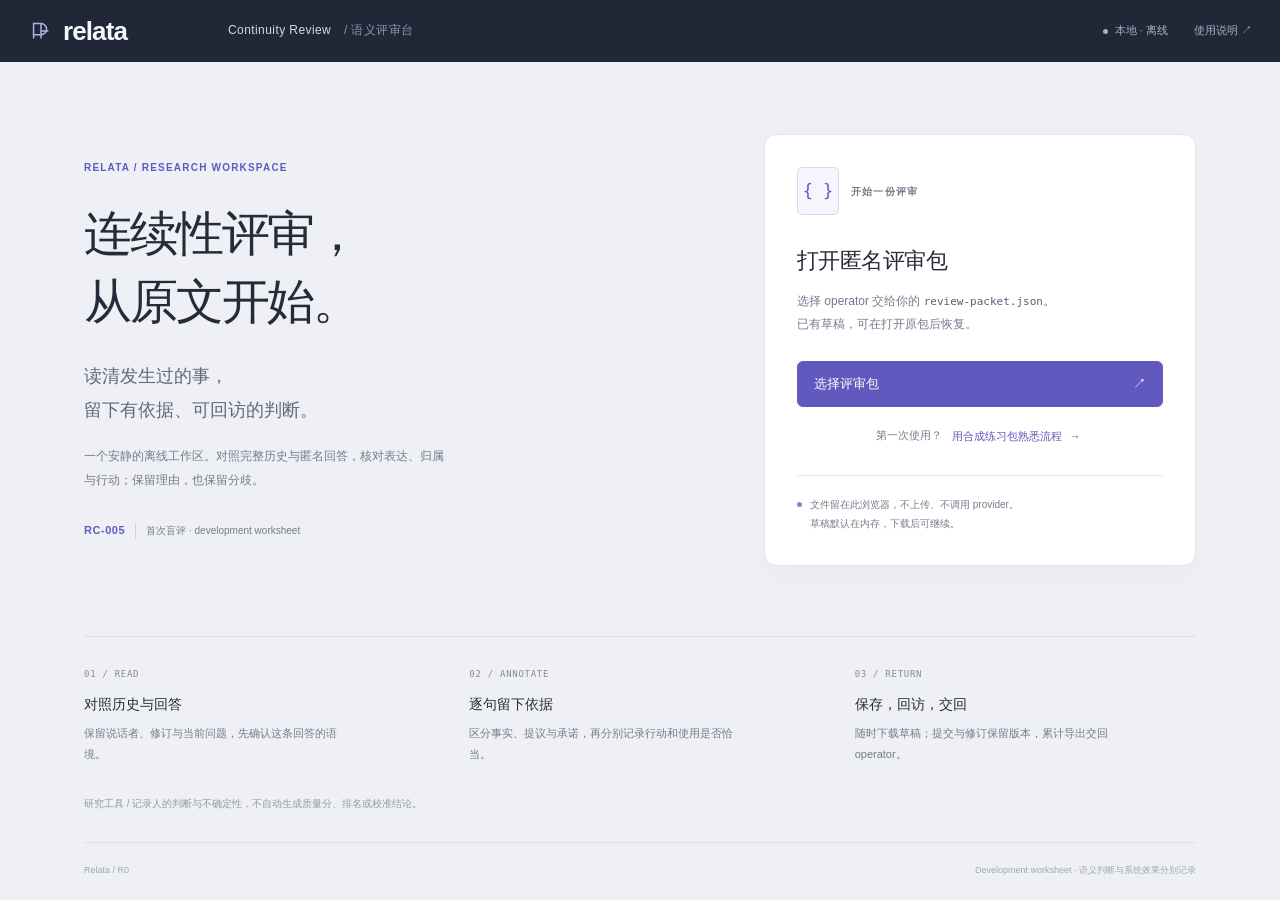
==== commit d4055156: "refine offline review workspace" ====
--- a/case-lab/reviews/workbench/index.html
+++ b/case-lab/reviews/workbench/index.html
@@ -6,1080 +6,1867 @@
   <meta http-equiv="Content-Security-Policy" content="default-src 'none'; script-src 'unsafe-inline'; style-src 'unsafe-inline'; connect-src 'none'; img-src data:; base-uri 'none'; form-action 'none'">
   <title>Relata · Continuity Review</title>
   <style>:root {
-  color-scheme:light;
-  --ink:#213f45;
-  --muted:#5d7277;
-  --deep:#193d43;
-  --accent:#a95231;
-  --light:#f3f6f4;
-  --line:#cedbd7;
-  --soft:#e5eeea;
-  --font:Arial,"PingFang SC","Microsoft YaHei",sans-serif
+  color-scheme: light;
+  --ink: #252b39;
+  --muted: #747b8b;
+  --line: #e4e7ee;
+  --canvas: #eef0f5;
+  --panel: #fff;
+  --nav: #202737;
+  --accent: #6159be;
+  --accent-soft: #eeedf9;
+  --error: #a43d46;
+  --font: -apple-system, BlinkMacSystemFont, "Segoe UI", "PingFang SC", "Hiragino Sans GB", "Microsoft YaHei", sans-serif;
+}
+* {
+  box-sizing: border-box;
+}
+[hidden] {
+  display: none !important;
+}
+body {
+  margin: 0;
+  color: var(--ink);
+  background: var(--canvas);
+  font: 14px/1.6 var(--font);
+  -webkit-font-smoothing: antialiased;
+}
+a {
+  color: inherit;
+  text-underline-offset: 4px;
+}
+button, input, textarea, select {
+  font: inherit;
+}
+button, .file-button {
+  display: inline-flex;
+  align-items: center;
+  justify-content: center;
+  gap: 8px;
+  min-height: 36px;
+  padding: 7px 13px;
+  border: 1px solid #d7dbe5;
+  border-radius: 6px;
+  background: var(--panel);
+  color: var(--ink);
+  font-size: 12px;
+  font-weight: 500;
+  line-height: 1.5;
+  cursor: pointer;
+  text-decoration: none;
+  transition: background .15s, border-color .15s, color .15s;
+}
+button:hover, .file-button:hover {
+  background: #f5f5fa;
+  border-color: #afb2c5;
+}
+button:disabled {
+  cursor: default;
+  opacity: .36;
+}
+button.primary, .file-button.primary {
+  background: var(--accent);
+  border-color: var(--accent);
+  color: #fff;
+}
+button.primary:hover, .file-button.primary:hover {
+  background: #514ba5;
+  border-color: #514ba5;
+}
+button.text-button {
+  min-height: 32px;
+  padding: 5px 3px;
+  border-color: transparent;
+  background: transparent;
+  color: var(--muted);
+}
+button.text-button:hover {
+  color: var(--accent);
+}
+input:not([type="checkbox"]):not([type="file"]), textarea, select {
+  display: block;
+  width: 100%;
+  min-width: 0;
+  border: 1px solid #dce0e8;
+  border-radius: 5px;
+  background: #fff;
+  color: var(--ink);
+  padding: 9px 11px;
+  line-height: 1.5;
+}
+textarea {
+  min-height: 74px;
+  resize: vertical;
+}
+input::placeholder, textarea::placeholder {
+  color: #979ca9;
+}
+input[type="checkbox"] {
+  accent-color: var(--accent);
+  width: 15px;
+  height: 15px;
+  flex: 0 0 auto;
+}
+:focus-visible {
+  outline: 2px solid #928ad6;
+  outline-offset: 2px;
+}
+input:focus-visible, select:focus-visible, textarea:focus-visible {
+  outline: none;
+  border-color: #8c84cb;
+  box-shadow: 0 0 0 2px #eeedf9;
+}
+.file-button {
+  position: relative;
+  overflow: hidden;
+}
+.file-button input {
+  position: absolute;
+  inset: 0;
+  width: 100%;
+  height: 100%;
+  opacity: 0;
+  cursor: pointer;
+}
+.file-button:focus-within {
+  outline: 2px solid #928ad6;
+  outline-offset: 2px;
+}
+.skip {
+  position: fixed;
+  left: 20px;
+  top: -80px;
+  z-index: 100;
+  padding: 8px 14px;
+  color: #fff;
+  background: var(--nav);
+}
+.skip:focus {
+  top: 8px;
+}
+.sr-only {
+  position: absolute;
+  width: 1px;
+  height: 1px;
+  padding: 0;
+  margin: -1px;
+  overflow: hidden;
+  clip: rect(0,0,0,0);
+  white-space: nowrap;
+  border: 0;
+}
+h1, h2, h3, p {
+  margin: 0;
+}
+.eyebrow {
+  font-size: 10px;
+  font-weight: 600;
+  letter-spacing: .12em;
+  line-height: 1.5;
+  color: var(--muted);
+}
+.masthead {
+  display: flex;
+  align-items: center;
+  height: 62px;
+  padding: 0 28px;
+  gap: 30px;
+  background: var(--nav);
+  color: #f6f7fc;
+}
+.brand {
+  display: inline-flex;
+  align-items: center;
+  gap: 9px;
+  min-width: 170px;
+  text-decoration: none;
+}
+.brand svg {
+  width: 26px;
+  height: 26px;
+  fill: none;
+  stroke: #b6b0e5;
+  stroke-width: 1.6;
+}
+.brand > span {
+  font-size: 26px;
+  font-weight: 550;
+  letter-spacing: -.9px;
+  line-height: 1;
+}
+.product-name {
+  font-size: 12px;
+  font-weight: 500;
+  letter-spacing: .035em;
+  color: #d5d8e5;
+}
+.product-name > span {
+  margin-left: 9px;
+  color: #8f97ab;
+}
+.masthead-right {
+  display: flex;
+  align-items: center;
+  gap: 26px;
+  margin-left: auto;
+  font-size: 11px;
+  color: #a9b0c2;
+}
+.masthead-right a {
+  text-decoration: none;
+}
+.offline-mark {
+  display: flex;
+  align-items: center;
+  gap: 7px;
+}
+.offline-mark::before, .privacy-dot {
+  content: '';
+  display: inline-block;
+  width: 5px;
+  height: 5px;
+  border-radius: 50%;
+  background: #94bcad;
+}
+.message {
+  position: fixed;
+  z-index: 20;
+  bottom: 22px;
+  left: max(244px,calc((100vw - 950px)/2));
+  max-width: min(540px,calc(100vw - 32px));
+  padding: 12px 17px;
+  border: 1px solid #dcd9ee;
+  border-left: 3px solid var(--accent);
+  border-radius: 7px;
+  background: #fff;
+  box-shadow: 0 8px 30px #2027371a;
+  color: #4e4c6e;
+  font-size: 12px;
+}
+.message.error {
+  border-left-color: var(--error);
+  color: var(--error);
+}
+.landing {
+  max-width: 1192px;
+  margin: 0 auto;
+  padding: 72px 40px 30px;
+}
+.landing-main {
+  display: grid;
+  grid-template-columns: 1fr 432px;
+  gap: 100px;
+  align-items: center;
+}
+.landing-copy > .eyebrow {
+  color: var(--accent);
+  margin-bottom: 25px;
+}
+.landing h1 {
+  font-size: clamp(36px,4vw,48px);
+  font-weight: 550;
+  line-height: 1.42;
+  letter-spacing: -.045em;
+}
+.lede {
+  margin-top: 23px;
+  color: #61697d;
+  font-size: 18px;
+  line-height: 1.9;
+}
+.landing-description {
+  max-width: 370px;
+  margin-top: 18px;
+  font-size: 12px;
+  line-height: 1.95;
+  color: var(--muted);
+}
+.study-label {
+  display: inline-flex;
+  align-items: center;
+  gap: 10px;
+  margin-top: 30px;
+  font-size: 11px;
+  font-weight: 600;
+  letter-spacing: .05em;
+  color: var(--accent);
+}
+.study-label > span {
+  border-left: 1px solid #cbd0de;
+  padding-left: 10px;
+  font-size: 10px;
+  font-weight: 400;
+  letter-spacing: 0;
+  color: var(--muted);
+}
+.intake-panel {
+  background: #fff;
+  padding: 32px;
+  border: 1px solid #e1e4ee;
+  border-radius: 12px;
+  box-shadow: 0 14px 48px #20273706;
+}
+.intake-head {
+  display: flex;
+  align-items: center;
+  gap: 12px;
+  margin-bottom: 28px;
+}
+.file-symbol {
+  display: grid;
+  place-items: center;
+  width: 42px;
+  height: 48px;
+  border: 1px solid #dad6ee;
+  border-radius: 5px;
+  color: var(--accent);
+  background: #f6f5fd;
+  font: 17px ui-monospace, monospace;
+}
+.intake-panel h2 {
+  font-size: 22px;
+  font-weight: 550;
+  letter-spacing: -.025em;
+}
+.intake-panel > p {
+  margin-top: 12px;
+  font-size: 12px;
+  line-height: 1.9;
+  color: var(--muted);
+}
+.intake-panel code {
+  font-size: 11px;
+  color: #596075;
+}
+.intake-open {
+  width: 100%;
+  justify-content: space-between;
+  margin-top: 25px;
+  min-height: 46px;
+  padding: 10px 16px;
+  font-size: 13px;
+}
+.practice-entry {
+  display: flex;
+  justify-content: center;
+  align-items: center;
+  flex-wrap: wrap;
+  gap: 6px;
+  margin-top: 13px;
+  font-size: 11px;
+  color: var(--muted);
+}
+.practice-entry .text-button {
+  color: var(--accent);
+  font-size: 11px;
+}
+.intake-panel > .privacy-note {
+  position: relative;
+  border-top: 1px solid var(--line);
+  padding: 19px 0 0 13px;
+  margin-top: 23px;
+  font-size: 10px;
+  line-height: 1.9;
+}
+.privacy-dot {
+  position: absolute;
+  top: 26px;
+  left: 0;
+  background: #8b83c6;
+}
+.orientation {
+  display: grid;
+  grid-template-columns: repeat(3,1fr);
+  gap: 44px;
+  margin-top: 70px;
+  border-top: 1px solid #dce0e9;
+  padding-top: 24px;
+}
+.orientation > div > span {
+  font: 9px ui-monospace, monospace;
+  letter-spacing: .08em;
+  color: #858b9c;
+}
+.orientation h2 {
+  margin-top: 10px;
+  font-size: 14px;
+  font-weight: 550;
+}
+.orientation p {
+  max-width: 265px;
+  margin-top: 7px;
+  font-size: 11px;
+  line-height: 1.9;
+  color: var(--muted);
+}
+.landing-limit {
+  margin-top: 32px;
+  color: #9197a5;
+  font-size: 10px;
+}
+.session-bar {
+  display: flex;
+  justify-content: space-between;
+  align-items: center;
+  gap: 20px;
+  height: 62px;
+  padding: 0 26px;
+  border-bottom: 1px solid var(--line);
+  background: #fff;
+}
+.session-heading {
+  min-width: 0;
+  display: flex;
+  align-items: center;
+  gap: 18px;
+}
+.session-heading .eyebrow {
+  font-size: 12px;
+  color: var(--ink);
+  letter-spacing: .03em;
+  white-space: nowrap;
+}
+#packet-kind {
+  color: var(--muted);
+  font-size: 10px;
+}
+.session-actions {
+  display: flex;
+  align-items: center;
+  gap: 10px;
+  flex-shrink: 0;
+}
+#save-indicator {
+  max-width: 190px;
+  overflow: hidden;
+  text-overflow: ellipsis;
+  white-space: nowrap;
+  font-size: 10px;
+  color: #858b9b;
+  margin-right: 8px;
+}
+#workspace-options > span {
+  font-size: 14px;
+  color: #8e91a4;
+}
+.review-layout {
+  display: grid;
+  grid-template-columns: 222px minmax(0,1fr);
+}
+.queue-panel {
+  display: flex;
+  flex-direction: column;
+  height: calc(100svh - 124px);
+  min-height: 500px;
+  padding: 24px 16px 16px;
+  background: var(--nav);
+  color: #c1c7d8;
+}
+.queue-title {
+  display: flex;
+  justify-content: space-between;
+  align-items: center;
+  padding: 0 8px;
+}
+.queue-title h2 {
+  color: #f2f3f9;
+  font-size: 13px;
+  font-weight: 500;
+}
+.queue-total {
+  font-size: 9px;
+  color: #7e899f;
+}
+.queue-progress {
+  display: flex;
+  align-items: baseline;
+  gap: 10px;
+  margin: 16px 8px 8px;
+}
+.queue-progress strong {
+  color: #f4f4fa;
+  font-size: 23px;
+  font-weight: 450;
+  font-variant-numeric: tabular-nums;
+  letter-spacing: -.03em;
+}
+.queue-progress > span {
+  font-size: 9px;
+  color: #8490a7;
+}
+.progress-track {
+  height: 2px;
+  background: #394155;
+  margin: 0 8px 10px;
+}
+#progress-fill {
+  display: block;
+  height: 100%;
+  background: #a29ae0;
+  width: 0;
+}
+#progress-detail {
+  margin: 0 8px;
+  font-size: 10px;
+  color: #939db2;
+  line-height: 1.9;
+}
+.queue-tools {
+  display: grid;
+  gap: 7px;
+  margin: 18px 5px 12px;
+}
+.queue-tools input, .queue-tools select {
+  border-color: #3a4255 !important;
+  background: #293244 !important;
+  color: #cdd2e0 !important;
+  font-size: 11px;
+  min-height: 34px;
+  padding: 7px 9px !important;
+}
+.queue-tools input::placeholder {
+  color: #8a95ab !important;
+}
+#queue {
+  flex: 1;
+  min-height: 100px;
+  overflow-y: auto;
+  overscroll-behavior: contain;
+  scrollbar-width: thin;
+  scrollbar-color: #50586b transparent;
+}
+.queue-item {
+  display: flex;
+  width: 100%;
+  align-items: flex-start;
+  gap: 9px;
+  text-align: left;
+  padding: 12px 9px;
+  margin-bottom: 3px;
+  color: #9da6bb;
+  background: transparent;
+  border: 1px solid transparent;
+  border-radius: 6px;
+  font-weight: 400;
+}
+.queue-item:hover {
+  background: #2a3347;
+  border-color: transparent;
+}
+.queue-item[aria-current="true"] {
+  background: #393a57;
+  border-color: #595575;
+  color: #e4e0fc;
+}
+.queue-number {
+  font: 10px ui-monospace, monospace;
+  padding-top: 3px;
+  color: #8691a7;
+}
+.queue-item[aria-current="true"] .queue-number {
+  color: #b9b0ed;
+}
+.queue-item > span:last-child {
+  flex: 1;
+  min-width: 0;
+}
+.queue-preview {
+  display: -webkit-box;
+  -webkit-line-clamp: 2;
+  -webkit-box-orient: vertical;
+  overflow: hidden;
+  line-height: 1.7;
+  font-size: 12px;
+  color: #c8cddb;
+}
+.queue-item[aria-current="true"] .queue-preview {
+  color: #f1edff;
+}
+.queue-meta {
+  display: flex;
+  justify-content: space-between;
+  align-items: center;
+  gap: 6px;
+  margin-top: 5px;
+}
+.queue-state {
+  font-size: 9px;
+  color: #929eb5;
+}
+.queue-item[data-status="submitted"] .queue-state {
+  color: #a3c4b6;
+}
+.queue-item[data-status="technical"] .queue-state {
+  color: #bd9c99;
+}
+.queue-item[data-status="draft"] .queue-state {
+  color: #c1b2e6;
+}
+#queue-empty {
+  padding: 20px 9px;
+  color: #9fa8ba;
+  font-size: 12px;
+}
+.queue-footnote {
+  margin: 16px 8px 0;
+  padding-top: 14px;
+  border-top: 1px solid #394155;
+  color: #7e899e;
+  font-size: 9px;
+  line-height: 2;
+}
+kbd {
+  font: 9px var(--font);
+}
+.reading-area {
+  min-width: 0;
+}
+.position-bar {
+  display: flex;
+  align-items: center;
+  justify-content: space-between;
+  gap: 20px;
+  height: 82px;
+  padding: 0 28px;
+}
+.position-bar .eyebrow {
+  font-size: 9px;
+  color: #85889c;
+}
+.position-bar h2 {
+  font-size: 19px;
+  font-weight: 550;
+  letter-spacing: -.025em;
+  margin-top: 4px;
+}
+.position-bar h2 span {
+  font: 10px ui-monospace, monospace;
+  color: #9398a8;
+  margin-left: 12px;
+  letter-spacing: 0;
+}
+.position-actions {
+  display: flex;
+  align-items: center;
+  gap: 6px;
+}
+.position-actions > button:not(.text-button) {
+  width: 32px;
+  min-height: 32px;
+  padding: 5px;
+  border-color: #daddE7;
+  background: transparent;
+}
+.position-actions .text-button {
+  margin-left: 10px;
+  font-size: 11px;
+}
+.review-columns {
+  display: grid;
+  grid-template-columns: minmax(0,1.15fr) minmax(360px,1fr);
+  gap: 18px;
+  padding: 0 24px 22px;
+  height: calc(100svh - 206px);
+  min-height: 418px;
+}
+.source-panel, .judgment-panel {
+  min-width: 0;
+  background: var(--panel);
+  border: 1px solid var(--line);
+  border-radius: 9px;
+}
+.source-panel {
+  overflow-y: auto;
+  overscroll-behavior: contain;
+  scrollbar-width: thin;
+  scrollbar-color: #d3d5e0 transparent;
+}
+.panel-heading {
+  display: flex;
+  align-items: center;
+  justify-content: space-between;
+  gap: 12px;
+}
+.panel-heading h3 {
+  font-size: 13px;
+  font-weight: 550;
+}
+.source-heading, .judgment-heading {
+  min-height: 56px;
+  padding: 15px 23px;
+  border-bottom: 1px solid var(--line);
+}
+.source-heading {
+  position: sticky;
+  z-index: 2;
+  top: 0;
+  background: #fff;
+  border-radius: 9px 9px 0 0;
+}
+.state-label {
+  font-size: 11px;
+  color: #7c8194;
+}
+.source-body {
+  padding: 0 24px 30px;
+}
+summary {
+  cursor: pointer;
+  font-size: 11px;
+  color: #6e7487;
+  line-height: 1.7;
+}
+summary::marker {
+  color: #9b9caf;
+  font-size: 9px;
+}
+details > summary {
+  list-style-position: outside;
+  margin-left: 10px;
+}
+.source-context {
+  padding: 17px 0;
+  border-bottom: 1px solid var(--line);
+}
+.boundary {
+  color: #7f8395;
+  font-size: 10px;
+  line-height: 1.9;
+  white-space: pre-wrap;
+  overflow-wrap: anywhere;
+}
+.source-context .boundary {
+  margin: 12px 0 0;
+}
+.current-turn {
+  padding: 25px 0;
+}
+.current-turn .eyebrow {
+  margin-bottom: 10px;
+  color: #7c778e;
+  letter-spacing: .04em;
+}
+.current-turn .eyebrow span {
+  color: #b2afc0;
+  font-size: 8px;
+  letter-spacing: .08em;
+  margin-left: 5px;
+}
+#current {
+  font-size: 14px;
+  line-height: 1.95;
+  white-space: pre-wrap;
+  overflow-wrap: anywhere;
+  color: #5d6375;
+}
+.exact-response {
+  padding: 21px 22px 24px;
+  margin: 0 -3px 28px;
+  background: #f5f4fb;
+  border-left: 2px solid #a8a0d7;
+  border-radius: 0 6px 6px 0;
+}
+.exact-response h3 {
+  color: #625a89;
+  font-size: 10px;
+  letter-spacing: .04em;
+}
+.exact-response .text-button {
+  min-height: 20px;
+  padding: 0;
+  font-size: 10px;
+  color: #9088ac;
+}
+#response {
+  font-size: 16px;
+  line-height: 2;
+  margin-top: 14px;
+  white-space: pre-wrap;
+  overflow-wrap: anywhere;
+  color: #333347;
+}
+.empty-response {
+  font-size: 12px;
+  color: #89809f;
+}
+#response code {
+  font-size: 11px;
+}
+#history-disclosure > summary {
+  display: list-item;
+  color: #535b71;
+  font-size: 12px;
+  font-weight: 550;
+  padding-bottom: 18px;
+  border-bottom: 1px solid var(--line);
+}
+#history-disclosure > summary span {
+  font-size: 8px;
+  letter-spacing: .07em;
+  font-weight: 400;
+  color: #a4a7b5;
+  margin-left: 8px;
+}
+.history-event {
+  padding: 20px 0;
+  border-bottom: 1px solid #eef0f5;
+  scroll-margin-top: 72px;
+}
+.event-head {
+  display: flex;
+  align-items: baseline;
+  gap: 9px;
+  color: #777e90;
+  font-size: 11px;
+  line-height: 1.7;
+}
+.event-head > span:last-child {
+  min-width: 0;
+  overflow-wrap: anywhere;
+}
+.event-id {
+  color: #80709d;
+  font: 10px ui-monospace, monospace;
+  white-space: nowrap;
+}
+.history-event p {
+  margin-top: 7px;
+  padding-left: 23px;
+  white-space: pre-wrap;
+  overflow-wrap: anywhere;
+  font-size: 15px;
+  line-height: 1.95;
+  color: #545b6e;
+}
+.judgment-panel {
+  display: flex;
+  flex-direction: column;
+  overflow: hidden;
+}
+.judgment-heading {
+  flex-shrink: 0;
+}
+#judgment-state[data-status="submitted"] {
+  color: #548570;
+}
+#judgment-state[data-status="draft"] {
+  color: #8a6eac;
+}
+.review-steps {
+  display: flex;
+  justify-content: space-between;
+  padding: 0 20px;
+  border-bottom: 1px solid var(--line);
+  flex-shrink: 0;
+}
+.review-steps button {
+  border: 0;
+  border-bottom: 2px solid transparent;
+  border-radius: 0;
+  background: transparent;
+  font-size: 11px;
+  padding: 14px 3px 12px;
+  color: #8b8e9f;
+  white-space: nowrap;
+}
+.review-steps button span {
+  font-size: 9px;
+  color: #a1a2b2;
+  margin-right: 4px;
+}
+.review-steps button[aria-pressed="true"] {
+  border-color: var(--accent);
+  color: var(--accent);
+}
+.review-steps button[aria-pressed="true"] span {
+  color: #9a90cf;
+}
+.judgment-scroll {
+  scroll-padding-top: 72px;
+  flex: 1;
+  min-height: 100px;
+  overflow-y: auto;
+  overscroll-behavior: contain;
+  padding: 24px;
+  scrollbar-width: thin;
+  scrollbar-color: #d3d5e0 transparent;
+}
+.form-section {
+  border: 0;
+  min-width: 0;
+  padding: 0;
+  margin: 0;
+}
+.form-section legend {
+  display: block;
+  width: 100%;
+  padding: 0;
+  margin-bottom: 10px;
+  font-size: 14px;
+  font-weight: 550;
+  letter-spacing: -.02em;
+}
+.form-section > .field-help {
+  margin-bottom: 20px;
+}
+.field {
+  display: block;
+  margin-bottom: 21px;
+  min-width: 0;
+}
+.field-label {
+  display: block;
+  margin-bottom: 7px;
+  color: #555b70;
+  font-size: 12px;
+  font-weight: 550;
+}
+.field-help {
+  display: block;
+  margin-top: 6px;
+  color: #797e91;
+  font-size: 11px;
+  line-height: 1.8;
+  font-weight: 400;
+}
+.field select, .field textarea {
+  font-size: 13px;
+}
+.field textarea:disabled, .field select:disabled {
+  color: #5c6274;
+  background: #fafbfc;
+  opacity: 1;
+}
+.claim {
+  border-top: 1px solid var(--line);
+  padding-top: 17px;
+  margin-top: 20px;
+}
+.claim:first-of-type {
+  margin-top: 0;
+}
+.claim-heading {
+  display: flex;
+  align-items: center;
+  justify-content: space-between;
+  margin-bottom: 14px;
+}
+.claim-heading strong {
+  font-size: 10px;
+  color: #80749f;
+  font-weight: 550;
+}
+.claim-heading button {
+  font-size: 10px;
+  min-height: 24px;
+  border: 0;
+  padding: 2px;
+  background: transparent;
+  color: #9b96a8;
+}
+.claim .field {
+  margin-bottom: 16px;
+}
+.claim textarea[data-field="quote"] {
+  min-height: 90px;
+  background: #fbfaff;
+  color: #514a71;
+  border-color: #e0dced;
+}
+.claim textarea[data-field="attribution"] {
+  min-height: 55px;
+}
+.claim-pair {
+  display: grid;
+  grid-template-columns: 1fr 1fr;
+  gap: 12px;
+}
+.claim .field-help {
+  font-size: 10px;
+}
+.evidence-checks {
+  display: flex;
+  flex-wrap: wrap;
+  gap: 6px;
+  margin: 10px 0 16px;
+}
+.evidence-checks label {
+  display: flex;
+  align-items: center;
+  gap: 5px;
+  border: 1px solid #e3e1ed;
+  border-radius: 4px;
+  padding: 4px 6px;
+  font: 10px ui-monospace, monospace;
+  color: #817897;
+  cursor: pointer;
+}
+.evidence-checks input {
+  width: 12px;
+  height: 12px;
+  margin: 0;
+}
+.evidence-checks label:has(input:checked) {
+  background: #f0edf8;
+  border-color: #b9afd5;
+  color: #63547f;
+}
+.add-claim {
+  width: 100%;
+  min-height: 42px;
+  border-style: dashed;
+  color: var(--accent);
+  border-color: #c9c3df;
+  background: #fcfbff;
+  font-size: 12px;
+}
+.claim-empty {
+  padding: 24px 14px;
+  margin: 22px 0 16px;
+  background: #fafaff;
+  border: 1px solid #eeedf5;
+  border-radius: 6px;
+  text-align: center;
+}
+.claim-empty > span {
+  display: block;
+  font-size: 23px;
+  line-height: 1;
+  color: #b3a9d2;
+  font-family: Georgia, serif;
+}
+.claim-empty h4 {
+  font-size: 12px;
+  font-weight: 500;
+  color: #74708b;
+  margin: 12px 0 6px;
+}
+.claim-empty p {
+  max-width: 250px;
+  margin: 0 auto;
+  font-size: 10px;
+  color: #9893aa;
+  line-height: 1.9;
+}
+.section-intro {
+  margin-bottom: 23px;
+}
+.judgment-actions {
+  display: flex;
+  justify-content: space-between;
+  flex-wrap: wrap;
+  gap: 7px;
+  border-top: 1px solid var(--line);
+  padding: 14px 20px;
+  background: #fff;
+  flex-shrink: 0;
+}
+.action-main, .action-secondary {
+  display: flex;
+  align-items: center;
+  gap: 8px;
+}
+.judgment-actions .primary {
+  font-size: 11px;
+}
+.judgment-actions .text-button {
+  font-size: 10px;
+}
+.technical-note, .skip-panel, .form-error {
+  padding: 15px;
+  border: 1px solid #e9dfd2;
+  border-radius: 6px;
+  color: #947b55;
+  font-size: 12px;
+  background: #fcf9f5;
+  margin-bottom: 20px;
+}
+.skip-panel .field {
+  margin-bottom: 12px;
+}
+.skip-panel > div {
+  display: flex;
+  gap: 12px;
+}
+.form-error {
+  position: sticky;
+  top: -24px;
+  z-index: 3;
+  color: var(--error);
+  background: #fff7f7;
+  border-color: #ead2d5;
+  font-size: 11px;
+}
+.review-history {
+  margin-top: 24px;
+}
+.review-history:empty {
+  display: none;
+}
+.review-history details {
+  border-top: 1px solid var(--line);
+  padding: 14px 0;
+}
+.review-history summary {
+  font-size: 10px;
+  color: #89829a;
+}
+.review-history details > div {
+  margin-top: 12px;
+  font-size: 11px;
+  line-height: 1.9;
+  color: #7c7c8f;
+  overflow-wrap: anywhere;
+}
+.review-history p {
+  margin-top: 8px;
+  white-space: pre-wrap;
+}
+.worksheet-note {
+  margin-top: 24px;
+  padding-top: 16px;
+  border-top: 1px solid var(--line);
+}
+.worksheet-note summary {
+  color: #9d9eac;
+  font-size: 10px;
+}
+.worksheet-note .boundary {
+  margin-top: 10px;
+}
+.form-footnote {
+  font-size: 10px;
+  color: #9294a3;
+  line-height: 1.9;
+  margin-top: 10px;
+}
+.mobile-tabs {
+  display: none;
+}
+.page-footer {
+  display: flex;
+  justify-content: space-between;
+  max-width: 1112px;
+  margin: 0 auto;
+  padding: 20px 0;
+  color: #a0a6b4;
+  font-size: 9px;
+  border-top: 1px solid #dce0e9;
+}
+body:has(#workspace:not([hidden])) > .page-footer {
+  display: none;
+}
+dialog {
+  width: 490px;
+  max-width: calc(100vw - 32px);
+  max-height: calc(100svh - 40px);
+  padding: 0;
+  border: 1px solid #dce0e9;
+  border-radius: 12px;
+  box-shadow: 0 24px 90px #10162840;
+  color: var(--ink);
+}
+dialog::backdrop {
+  background: #1c223856;
+  backdrop-filter: blur(3px);
+}
+.settings-header {
+  display: flex;
+  justify-content: space-between;
+  align-items: center;
+  padding: 24px 28px 20px;
+  border-bottom: 1px solid var(--line);
+}
+.settings-header h2 {
+  font-size: 21px;
+  font-weight: 550;
+  margin-top: 4px;
+}
+.settings-header .eyebrow {
+  font-size: 8px;
+  color: #9992b5;
+}
+#close-settings {
+  border: 0;
+  padding: 0;
+  min-height: 32px;
+  width: 32px;
+  color: #a4a4b3;
+  font-size: 25px;
+  font-weight: 300;
+}
+.settings-body {
+  padding: 25px 28px;
+}
+.settings-section {
+  margin-top: 25px;
+  border-top: 1px solid var(--line);
+  padding-top: 22px;
+}
+.settings-section h3 {
+  font-size: 12px;
+  font-weight: 550;
+}
+.settings-section p {
+  font-size: 11px;
+  color: var(--muted);
+  margin-top: 5px;
+}
+.settings-actions {
+  display: flex;
+  gap: 9px;
+  margin-top: 16px;
+}
+.remember-control {
+  display: flex;
+  align-items: flex-start;
+  gap: 8px;
+  font-size: 12px;
+  margin-top: 23px;
+}
+.remember-control input {
+  margin: 3px 0 0;
+}
+.remember-control small {
+  display: block;
+  margin-top: 5px;
+  color: #9998a7;
+  font-size: 10px;
+  line-height: 1.9;
+}
+#save-state {
+  padding: 10px 0 0 23px;
+  font-size: 10px;
+  color: #9a94ac;
+}
+#forget {
+  margin-left: 23px;
+  font-size: 10px;
+}
+.change-section {
+  display: flex;
+  align-items: center;
+  justify-content: space-between;
+  gap: 15px;
+}
+.change-section button {
+  font-size: 11px;
+}
+#settings-feedback {
+  background: #f3f1fa;
+  padding: 10px;
+  margin-top: 16px;
+  font-size: 11px;
+  color: #70628d;
+}
+.settings-footer {
+  display: flex;
+  justify-content: space-between;
+  align-items: center;
+  padding: 16px 28px;
+  border-top: 1px solid var(--line);
+  background: #fafafe;
+}
+.settings-footer > span {
+  font-size: 10px;
+  color: #aaa7b8;
+}
+@media (min-width: 1600px) {
+  .review-columns {
+    grid-template-columns: minmax(0,1.35fr) minmax(390px,.9fr);
+    padding-right: 32px;
+    gap: 24px;
+  }
+  .source-body {
+    padding-right: 40px;
+    padding-left: 40px;
+  }
+  .judgment-scroll {
+    padding: 28px;
+  }
+}
+@media (max-width: 1150px) and (min-width: 901px) {
+  .review-layout {
+    grid-template-columns: 182px minmax(0,1fr);
+  }
+  .queue-panel {
+    padding-left: 10px;
+    padding-right: 10px;
+  }
+  .queue-progress {
+    gap: 5px;
+  }
+  .queue-progress > span {
+    font-size: 8px;
+  }
+  .review-columns {
+    gap: 12px;
+    padding: 0 16px 16px;
+    grid-template-columns: minmax(0,1fr) minmax(320px,1fr);
+  }
+  .position-bar {
+    padding: 0 20px;
+  }
+  .source-body, .judgment-scroll {
+    padding-left: 18px;
+    padding-right: 18px;
+  }
+  .source-heading, .judgment-heading {
+    padding-left: 18px;
+    padding-right: 18px;
+  }
+  .review-steps {
+    padding: 0 12px;
+  }
+  .review-steps button {
+    font-size: 10px;
+  }
+  .review-steps button span {
+    display: none;
+  }
+  .session-heading > .eyebrow {
+    display: none;
+  }
+  #save-indicator {
+    display: none;
+  }
+  .brand {
+    min-width: 130px;
+  }
+  .landing-main {
+    gap: 45px;
+    grid-template-columns: 1fr 390px;
+  }
+}
+@media (max-width: 900px) {
+  body {
+    font-size: 13px;
+  }
+  .masthead {
+    height: 56px;
+    padding: 0 19px;
+    gap: 20px;
+  }
+  .brand {
+    min-width: 0;
+    gap: 7px;
+  }
+  .brand > span {
+    font-size: 23px;
+  }
+  .brand svg {
+    width: 22px;
+    height: 22px;
+  }
+  .product-name {
+    display: none;
+  }
+  .masthead-right {
+    gap: 17px;
+    font-size: 10px;
+  }
+  .landing {
+    padding: 42px 23px 24px;
+  }
+  .landing-main {
+    display: block;
+  }
+  .landing-copy > .eyebrow {
+    font-size: 9px;
+    margin-bottom: 19px;
+  }
+  .landing h1 {
+    font-size: 35px;
+  }
+  .lede {
+    font-size: 16px;
+    margin-top: 18px;
+  }
+  .lede br {
+    display: none;
+  }
+  .landing-description {
+    margin-top: 13px;
+    font-size: 11px;
+  }
+  .study-label {
+    margin-top: 20px;
+    font-size: 10px;
+    gap: 7px;
+  }
+  .study-label > span {
+    font-size: 8px;
+    padding-left: 7px;
+  }
+  .intake-panel {
+    padding: 24px;
+    margin-top: 33px;
+    border-radius: 9px;
+  }
+  .intake-head {
+    margin-bottom: 20px;
+  }
+  .intake-panel h2 {
+    font-size: 20px;
+  }
+  .intake-panel > p {
+    font-size: 11px;
+  }
+  .intake-panel > p br {
+    display: none;
+  }
+  .orientation {
+    grid-template-columns: 1fr;
+    margin-top: 35px;
+    gap: 24px;
+    padding-top: 24px;
+  }
+  .orientation > div {
+    display: grid;
+    grid-template-columns: 74px 1fr;
+    column-gap: 14px;
+  }
+  .orientation > div > span {
+    grid-row: 1 / 3;
+    margin-top: 3px;
+    font-size: 8px;
+  }
+  .orientation h2 {
+    margin-top: 0;
+    font-size: 12px;
+  }
+  .orientation p {
+    font-size: 10px;
+  }
+  .landing-limit {
+    font-size: 9px;
+    line-height: 1.9;
+  }
+  .page-footer {
+    margin: 0 23px;
+    padding: 18px 0;
+    gap: 20px;
+    font-size: 8px;
+  }
+  .page-footer > span:last-child {
+    text-align: right;
+    max-width: 190px;
+  }
+  .session-bar {
+    height: auto;
+    min-height: 89px;
+    padding: 12px 17px;
+    flex-wrap: wrap;
+    gap: 9px;
+  }
+  .session-heading {
+    width: 100%;
+    gap: 10px;
+  }
+  .session-heading .eyebrow {
+    font-size: 10px;
+  }
+  #packet-kind {
+    font-size: 9px;
+  }
+  .session-actions {
+    width: 100%;
+    justify-content: flex-end;
+    gap: 8px;
+  }
+  .session-actions button {
+    min-height: 32px;
+    font-size: 10px;
+    padding: 6px 9px;
+  }
+  #save-indicator {
+    margin-right: auto;
+    font-size: 9px;
+  }
+  #workspace-options > span {
+    display: none;
+  }
+  .review-layout {
+    display: block;
+  }
+  .queue-panel {
+    height: auto;
+    min-height: 0;
+    display: grid;
+    grid-template-columns: 1fr auto;
+    gap: 0;
+    padding: 15px 17px 12px;
+  }
+  .queue-title {
+    padding: 0;
+    gap: 8px;
+    justify-content: flex-start;
+  }
+  .queue-title h2 {
+    font-size: 11px;
+  }
+  .queue-total {
+    display: none;
+  }
+  .queue-progress {
+    margin: 0;
+    justify-content: flex-end;
+    gap: 6px;
+  }
+  .queue-progress strong {
+    font-size: 15px;
+  }
+  .queue-progress > span {
+    font-size: 8px;
+  }
+  .progress-track {
+    display: none;
+  }
+  #progress-detail {
+    grid-column: 1 / -1;
+    margin: 3px 0 0;
+    font-size: 8px;
+  }
+  .queue-tools {
+    grid-column: 1 / -1;
+    grid-template-columns: 1fr 118px;
+    margin: 11px 0 10px;
+    gap: 8px;
+  }
+  .queue-tools input, .queue-tools select {
+    font-size: 10px;
+    min-height: 32px;
+  }
+  #queue {
+    grid-column: 1 / -1;
+    display: flex;
+    gap: 6px;
+    overflow-x: auto;
+    overflow-y: hidden;
+    min-height: 0;
+    max-width: calc(100vw - 34px);
+    padding-bottom: 3px;
+  }
+  .queue-item {
+    width: 90px;
+    min-width: 90px;
+    gap: 6px;
+    padding: 8px;
+    margin-bottom: 0;
+    align-items: center;
+  }
+  .queue-number {
+    display: block;
+    padding: 0;
+    font-size: 10px;
+  }
+  .queue-preview {
+    display: none;
+  }
+  .queue-meta {
+    margin: 0;
+  }
+  .queue-state {
+    font-size: 8px;
+    white-space: nowrap;
+  }
+  .queue-footnote {
+    display: none;
+  }
+  #queue-empty {
+    grid-column: 1 / -1;
+    font-size: 10px;
+    padding: 8px 0;
+  }
+  .position-bar {
+    height: 76px;
+    padding: 0 18px;
+    gap: 6px;
+  }
+  .position-bar h2 {
+    font-size: 17px;
+  }
+  .position-bar h2 span {
+    font-size: 9px;
+    margin-left: 8px;
+  }
+  .position-bar .eyebrow {
+    font-size: 8px;
+  }
+  .position-actions > button:not(.text-button) {
+    display: none;
+  }
+  .position-actions .text-button {
+    font-size: 10px;
+    margin: 0;
+  }
+  .mobile-tabs {
+    position: sticky;
+    top: 0;
+    z-index: 6;
+    display: grid;
+    grid-template-columns: 1fr 1fr 34px 34px;
+    padding: 0 18px;
+    align-items: center;
+    background: #eef0f5;
+    border-bottom: 1px solid #dce0e9;
+  }
+  #mobile-item {
+    grid-column: 1 / -1;
+    font: 9px var(--font);
+    color: #9094a5;
+    padding: 10px 0 3px;
+  }
+  .mobile-tabs button {
+    border: 0;
+    border-bottom: 2px solid transparent;
+    border-radius: 0;
+    background: transparent;
+    min-height: 40px;
+    font-size: 12px;
+    color: #9092a5;
+  }
+  .mobile-tabs button[aria-pressed="true"] {
+    color: var(--accent);
+    border-bottom-color: var(--accent);
+  }
+  .review-columns {
+    display: block;
+    padding: 14px 12px 24px;
+    height: auto;
+    min-height: 0;
+  }
+  .source-panel {
+    overflow: visible;
+    max-width: 720px;
+    margin: 0 auto;
+  }
+  .source-heading {
+    position: static;
+  }
+  .source-heading, .judgment-heading {
+    min-height: 52px;
+    padding: 14px 18px;
+  }
+  .source-body {
+    padding: 0 18px 24px;
+  }
+  .current-turn {
+    padding: 22px 0;
+  }
+  #current {
+    font-size: 13px;
+  }
+  .exact-response {
+    padding: 17px 15px 20px;
+    margin-bottom: 24px;
+  }
+  #response {
+    font-size: 14px;
+  }
+  #history-disclosure > summary span {
+    font-size: 7px;
+    margin-left: 5px;
+  }
+  .event-head {
+    font-size: 10px;
+    flex-wrap: wrap;
+    gap: 7px;
+  }
+  .history-event p {
+    font-size: 13px;
+    padding-left: 21px;
+  }
+  .judgment-panel {
+    overflow: visible;
+    max-width: 720px;
+    margin: 0 auto;
+  }
+  .judgment-scroll {
+    overflow: visible;
+    padding: 21px 18px;
+  }
+  .review-steps {
+    padding: 0 15px;
+  }
+  .review-steps button {
+    font-size: 10px;
+  }
+  .review-steps button span {
+    font-size: 8px;
+    margin-right: 2px;
+  }
+  .judgment-actions {
+    position: sticky;
+    bottom: 0;
+    z-index: 4;
+    padding: 12px 15px max(12px,env(safe-area-inset-bottom));
+    border-radius: 0 0 9px 9px;
+    box-shadow: 0 -5px 14px #20273705;
+  }
+  .reading-area[data-mobile-panel="source"] .judgment-panel, .reading-area[data-mobile-panel="form"] .source-panel {
+    display: none;
+  }
+  .message {
+    left: 16px;
+    bottom: 82px;
+    max-width: calc(100vw - 32px);
+    font-size: 11px;
+    padding: 10px 13px;
+  }
+  dialog {
+    max-height: calc(100svh - 24px);
+  }
+  .settings-header {
+    padding: 20px;
+  }
+  .settings-body {
+    padding: 20px;
+  }
+  .settings-footer {
+    padding: 15px 20px;
+  }
+  .change-section p {
+    font-size: 10px;
+  }
+}
+@media (max-width: 350px) {
+  .masthead {
+    padding: 0 15px;
+  }
+  .masthead-right {
+    gap: 12px;
+    font-size: 9px;
+  }
+  .landing {
+    padding-left: 19px;
+    padding-right: 19px;
+  }
+  .intake-panel {
+    padding: 20px;
+  }
+  .landing h1 {
+    font-size: 31px;
+  }
+  .session-bar {
+    padding-left: 13px;
+    padding-right: 13px;
+  }
+  #packet-kind {
+    font-size: 8px;
+  }
+  .queue-panel {
+    padding-left: 13px;
+    padding-right: 13px;
+  }
+  .queue-tools {
+    grid-template-columns: 1fr 104px;
+  }
+  #queue {
+    max-width: calc(100vw - 26px);
+  }
+  .position-bar {
+    padding-left: 14px;
+    padding-right: 14px;
+  }
+  .position-actions .text-button {
+    font-size: 9px;
+  }
+  .review-steps {
+    padding: 0 10px;
+  }
+  .review-steps button span {
+    display: none;
+  }
+  .judgment-scroll {
+    padding: 18px 14px;
+  }
+  .claim-pair {
+    grid-template-columns: 1fr;
+    gap: 0;
+  }
+  .settings-footer > span {
+    font-size: 9px;
+  }
+  .change-section {
+    align-items: flex-start;
+    flex-direction: column;
+    gap: 10px;
+  }
+}
+@media (prefers-reduced-motion: reduce) {
+  *, *::before, *::after {
+    transition: none !important;
+    scroll-behavior: auto !important;
+  }
 }
 
-* {
-  box-sizing:border-box
-}
-
-body {
-  margin:0;
-  background:var(--light);
-  color:var(--ink);
-  font:15px/1.7 var(--font)
-}
-
-button,input,select,textarea {
-  font:inherit;
-  color:inherit
-}
-
-button,a,input,select,textarea,summary {
-  touch-action:manipulation
-}
-
-button {
-  cursor:pointer;
-  border:1px solid #a8bfba;
-  background:transparent;
-  padding:8px 13px;
-  border-radius:3px;
-  line-height:1.5
-}
-
-button:hover,.file-button:hover {
-  background:#e0eae5
-}
-
-button:disabled {
-  cursor:default;
-  opacity:.45
-}
-
-a {
-  color:inherit;
-  text-underline-offset:4px
-}
-
-input,select,textarea {
-  max-width:100%;
-  border:1px solid #b9ccc6;
-  border-radius:3px;
-  background:#fff;
-  padding:8px 10px
-}
-
-input[type=checkbox] {
-  accent-color:#316b68
-}
-
-textarea {
-  width:100%;
-  resize:vertical;
-  min-height:90px;
-  line-height:1.65
-}
-
-input:focus-visible,select:focus-visible,textarea:focus-visible {
-  outline:0;
-  border-color:#4c8580;
-  box-shadow:inset 0 0 0 1px #4c8580
-}
-
-button:focus-visible,a:focus-visible,summary:focus-visible,.file-button:focus-within {
-  outline:2px solid #6a9c94;
-  outline-offset:3px
-}
-
-main:focus-visible {
-  outline:0
-}
-
-h1,h2,h3,p {
-  margin-top:0
-}
-
-h2,h3 {
-  line-height:1.4
-}
-
-[hidden] {
-  display:none!important
-}
-
-.sr-only {
-  position:absolute;
-  width:1px;
-  height:1px;
-  padding:0;
-  overflow:hidden;
-  clip:rect(0,0,0,0);
-  white-space:nowrap
-}
-
-.skip {
-  position:fixed;
-  left:15px;
-  top:10px;
-  z-index:20;
-  background:white;
-  padding:8px;
-  transform:translateY(-150%)
-}
-
-.skip:focus {
-  transform:none
-}
-
-.masthead {
-  display:flex;
-  align-items:center;
-  justify-content:space-between;
-  gap:24px;
-  padding:20px 4%;
-  background:var(--deep);
-  color:#e9f1ed
-}
-
-.brand {
-  font-family:Georgia,serif;
-  font-size:34px;
-  line-height:1;
-  text-decoration:none;
-  display:flex;
-  align-items:baseline;
-  gap:24px
-}
-
-.brand span {
-  font:10px var(--font);
-  letter-spacing:2.3px;
-  color:#b3cec6
-}
-
-.masthead-right {
-  display:flex;
-  gap:26px;
-  font-size:12px;
-  align-items:center
-}
-
-.offline-mark {
-  border-left:3px solid #acd0ba;
-  padding-left:10px
-}
-
-.masthead-right a {
-  color:#c2d8d0
-}
-
-.message {
-  position:sticky;
-  top:0;
-  z-index:12;
-  padding:12px 4%;
-  margin:0;
-  background:#deece4;
-  border-bottom:1px solid #b0c9bb;
-  overflow-wrap:anywhere
-}
-
+.dismiss-message {
+  position: absolute;
+  right: 5px;
+  top: 4px;
+  min-height: 28px;
+  width: 28px;
+  padding: 0;
+  border: 0;
+  background: transparent;
+  color: inherit;
+  font-size: 18px;
+}
 .message.error {
-  background:#f7e6dd;
-  color:#803e29;
-  border-color:#ddbaa8
-}
-
-.landing {
-  max-width:1280px;
-  margin:0 auto;
-  padding:82px 44px 90px;
-  display:grid;
-  grid-template-columns:1.25fr 1fr;
-  gap:90px
-}
-
-.eyebrow {
-  font-size:10px;
-  letter-spacing:1.7px;
-  font-weight:600;
-  color:var(--accent);
-  line-height:1.5;
-  margin-bottom:14px
-}
-
-.landing h1 {
-  font:clamp(46px,4.6vw,68px)/1.3 Georgia,"Songti SC",serif;
-  margin:20px 0 28px;
-  letter-spacing:-1px
-}
-
-.landing h1 em {
-  font-style:normal;
-  color:#4f7c70
-}
-
-.lede {
-  font-size:20px;
-  line-height:1.8;
-  max-width:540px
-}
-
-.landing-copy>p:not(.eyebrow):not(.lede) {
-  color:var(--muted);
-  font-size:14px;
-  max-width:520px
-}
-
-.open-actions {
-  display:flex;
-  flex-direction:column;
-  align-items:flex-start;
-  gap:15px;
-  margin:32px 0 24px
-}
-
-.file-button {
-  position:relative;
-  display:inline-flex;
-  align-items:center;
-  justify-content:center;
-  border:1px solid #406f69;
-  border-radius:3px;
-  padding:11px 18px;
-  cursor:pointer;
-  background:var(--deep);
-  color:#f4f8f5;
-  line-height:1.5
-}
-
-.file-button:hover {
-  color:var(--ink)
-}
-
-.file-button input {
-  position:absolute;
-  inset:0;
-  width:100%;
-  height:100%;
-  opacity:0;
-  cursor:pointer
-}
-
-.file-button.secondary {
-  background:transparent;
-  color:var(--ink);
-  border-color:#a8bfba;
-  padding:8px 13px
-}
-
-.quiet-button,.text-button {
-  border-color:transparent;
-  background:transparent
-}
-
-.quiet-button {
-  padding-left:0
-}
-
-.text-button {
-  font-size:12px;
-  padding:4px;
-  color:#3e756e;
-  text-decoration:underline;
-  text-underline-offset:4px
-}
-
-.privacy-note {
-  font-size:12px!important;
-  border-left:2px solid #a3bfb1;
-  padding-left:14px
-}
-
-.orientation {
-  list-style:none;
-  padding:40px 0 0;
-  margin:0
-}
-
-.orientation li {
-  display:grid;
-  grid-template-columns:40px 1fr;
-  gap:15px;
-  padding:27px 0;
-  border-top:1px solid var(--line)
-}
-
-.orientation li>span {
-  font:12px Georgia,serif;
-  color:#7e9a91;
-  padding-top:5px
-}
-
-.orientation h2 {
-  font-size:19px;
-  font-weight:500;
-  margin-bottom:8px
-}
-
-.orientation p {
-  font-size:13px;
-  color:var(--muted);
-  margin:0
-}
-
-.session-bar {
-  padding:20px 3%;
-  display:flex;
-  flex-wrap:wrap;
-  gap:13px 26px;
-  border-bottom:1px solid var(--line);
-  background:#eaf0ec;
-  align-items:center;
-  justify-content:space-between
-}
-
-.session-identity {
-  display:flex;
-  align-items:center;
-  flex-wrap:wrap;
-  gap:10px;
-  font-size:12px
-}
-
-.session-identity input {
-  width:225px
-}
-
-.session-identity>span {
-  font-size:11px;
-  color:var(--muted)
-}
-
-.session-actions {
-  display:flex;
-  gap:8px;
-  flex-wrap:wrap;
-  align-items:center;
-  font-size:12px
-}
-
-.primary {
-  background:var(--deep);
-  border-color:var(--deep);
-  color:#f3f8f5
-}
-
-.primary:hover {
-  background:#2d5659;
-  color:white
-}
-
-.storage-bar {
-  flex-basis:100%;
-  display:flex;
-  gap:16px;
-  flex-wrap:wrap;
-  align-items:center;
-  color:var(--muted);
-  font-size:11px
-}
-
-.storage-bar label {
-  display:flex;
-  align-items:center;
-  gap:7px
-}
-
-.review-layout {
-  display:grid;
-  grid-template-columns:225px minmax(0,1fr);
-  max-width:1800px;
-  margin:auto
-}
-
-.queue-panel {
-  padding:28px 18px 28px 25px;
-  border-right:1px solid var(--line);
-  align-self:start;
-  position:sticky;
-  top:0;
-  max-height:100vh;
-  display:flex;
-  flex-direction:column
-}
-
-.queue-title {
-  display:flex;
-  justify-content:space-between;
-  gap:10px;
-  align-items:center
-}
-
-.queue-title h2 {
-  font-size:16px;
-  margin-bottom:8px
-}
-
-.queue-title strong {
-  font-size:13px;
-  font-weight:500;
-  font-variant-numeric:tabular-nums
-}
-
-.muted {
-  color:var(--muted);
-  font-size:11px
-}
-
-.queue-panel input,.queue-panel select {
-  width:100%;
-  font-size:12px;
-  margin-bottom:10px
-}
-
-.queue-panel nav {
-  overflow:auto;
-  min-height:0;
-  margin-top:7px
-}
-
-.queue-item {
-  display:flex;
-  gap:10px;
-  width:100%;
-  text-align:left;
-  border:0;
-  border-radius:0;
-  border-left:2px solid transparent;
-  padding:10px 8px;
-  margin-bottom:2px;
-  align-items:baseline;
-  font-size:12px
-}
-
-.queue-item[aria-current=true] {
-  border-left-color:#5f8974;
-  background:#dde9e1
-}
-
-.queue-item .queue-number {
-  font:10px monospace;
-  color:#7e958f;
-  min-width:22px
-}
-
-.queue-item .queue-alias {
-  font:10px monospace;
-  overflow-wrap:anywhere
-}
-
-.queue-item .queue-state {
-  display:block;
-  font-size:10px;
-  color:var(--muted)
-}
-
-.reading-area {
-  min-width:0;
-  padding:28px 30px 60px
-}
-
-.position-bar {
-  display:flex;
-  justify-content:space-between;
-  gap:20px;
-  align-items:center;
-  margin-bottom:24px
-}
-
-.position-bar h2 {
-  font-size:22px;
-  font-weight:500;
-  margin:0
-}
-
-.position-bar .eyebrow {
-  margin-bottom:5px
-}
-
-.position-actions {
-  display:flex;
-  gap:6px;
-  font-size:12px
-}
-
-.review-columns {
-  display:grid;
-  grid-template-columns:minmax(0,1.1fr) minmax(330px,1fr);
-  gap:36px
-}
-
-.source-panel,.judgment-panel {
-  min-width:0
-}
-
-.panel-heading {
-  display:flex;
-  justify-content:space-between;
-  align-items:baseline;
-  gap:10px
-}
-
-.panel-heading h3 {
-  font-size:17px;
-  font-weight:500;
-  margin:0
-}
-
-.panel-heading>span {
-  font-size:11px;
-  color:var(--muted)
-}
-
-.boundary {
-  font-size:11px;
-  color:var(--muted);
-  padding:12px 0;
-  line-height:1.8;
-  border-bottom:1px solid var(--line);
-  margin-bottom:20px;
-  overflow-wrap:anywhere
-}
-
-details summary {
-  font-size:13px;
-  cursor:pointer;
-  padding:4px 0 10px;
-  color:#47726b
-}
-
-.history-event {
-  padding:12px 0 15px;
-  border-top:1px solid var(--line)
-}
-
-.event-head {
-  display:flex;
-  gap:10px;
-  align-items:baseline;
-  font-size:11px;
-  color:var(--muted);
-  margin-bottom:6px
-}
-
-.event-id {
-  font:10px monospace;
-  background:#e0ebe5;
-  padding:1px 5px;
-  color:#3e6c5c
-}
-
-.history-event p {
-  margin:0;
-  white-space:pre-wrap;
-  overflow-wrap:anywhere;
-  font-size:13px;
-  line-height:1.85
-}
-
-.current-turn {
-  margin:25px 0;
-  border-left:3px solid #86a78f;
-  padding:5px 0 5px 16px
-}
-
-.current-turn .eyebrow {
-  color:#577c66;
-  margin-bottom:8px
-}
-
-#current {
-  font-size:14px;
-  white-space:pre-wrap;
-  overflow-wrap:anywhere
-}
-
-.exact-response {
-  background:white;
-  border-top:3px solid #6e8e84;
-  padding:20px 20px 25px;
-  margin:25px 0
-}
-
-#response {
-  margin-top:14px;
-  white-space:pre-wrap;
-  overflow-wrap:anywhere;
-  font-size:15px;
-  line-height:1.95
-}
-
-.empty-response {
-  font-size:13px;
-  color:var(--muted);
-  font-style:italic
-}
-
-.form-section {
-  border:0;
-  border-top:1px solid var(--line);
-  padding:18px 0 4px;
-  margin:0 0 15px;
-  min-width:0
-}
-
-.form-section legend {
-  font-size:13px;
-  font-weight:600;
-  padding:0 9px 0 0
-}
-
-.field {
-  display:block;
-  margin:0 0 14px
-}
-
-.field-label {
-  display:block;
-  font-size:12px;
-  margin-bottom:5px
-}
-
-.field-help {
-  display:block;
-  color:var(--muted);
-  font-size:11px;
-  margin:5px 0 0
-}
-
-.field select,.field input {
-  width:100%;
-  font-size:12px
-}
-
-.field textarea {
-  font-size:13px
-}
-
-.claim {
-  padding:14px;
-  border-left:2px solid #a8beb0;
-  background:#eaf0ec;
-  margin-bottom:16px
-}
-
-.claim-heading {
-  display:flex;
-  justify-content:space-between;
-  align-items:center;
-  font-size:12px;
-  margin-bottom:13px
-}
-
-.claim-heading button {
-  font-size:11px;
-  padding:3px 7px
-}
-
-.claim textarea {
-  min-height:65px
-}
-
-.evidence-checks {
-  display:flex;
-  gap:6px;
-  flex-wrap:wrap;
-  margin:6px 0 14px
-}
-
-.evidence-checks label {
-  font:11px monospace;
-  display:flex;
-  align-items:center;
-  gap:4px;
-  padding:3px 7px;
-  background:#fff;
-  border:1px solid var(--line);
-  border-radius:2px
-}
-
-.judgment-actions {
-  display:flex;
-  gap:8px;
-  align-items:center;
-  flex-wrap:wrap;
-  padding:18px 0;
-  border-top:1px solid var(--line);
-  position:sticky;
-  bottom:0;
-  background:var(--light)
-}
-
-.judgment-actions button {
-  font-size:12px
-}
-
-.review-history {
-  font-size:12px;
-  color:var(--muted)
-}
-
-.review-history details {
-  border-top:1px solid var(--line);
-  padding:10px 0
-}
-
-.review-history pre {
-  font:11px/1.7 var(--font);
-  white-space:pre-wrap;
-  overflow-wrap:anywhere
-}
-
-.form-footnote {
-  font-size:11px;
-  color:var(--muted);
-  margin-top:20px
-}
-
-.technical-note {
-  padding:18px;
-  background:#e8eeeb;
-  font-size:13px;
-  border-left:3px solid #9aaba4
-}
-
-.page-footer {
-  padding:22px 4%;
-  border-top:1px solid var(--line);
-  display:flex;
-  gap:20px;
-  justify-content:space-between;
-  color:var(--muted);
-  font-size:10px
-}
-
-.mobile-tabs {
-  display:none
-}
-
-@media(min-width:1600px) {
-  .review-columns {
-    gap:60px
-  }
-  .reading-area {
-    padding-inline:50px
-  }
-  .review-layout {
-    grid-template-columns:250px minmax(0,1fr)
-  }
-}
-
-@media(max-width:1150px) {
-  .review-layout {
-    grid-template-columns:190px minmax(0,1fr)
-  }
-  .reading-area {
-    padding:24px 20px
-  }
-  .review-columns {
-    grid-template-columns:1fr;
-    gap:25px
-  }
-  .queue-panel {
-    padding-inline:15px
-  }
-  .source-panel {
-    max-width:800px
-  }
-  .judgment-panel {
-    max-width:800px
-  }
-  .landing {
-    gap:45px;
-    padding-inline:35px
-  }
-}
-
-@media(max-width:700px) {
-  body {
-    font-size:14px
-  }
-  .masthead {
-    padding:18px
-  }
-  .brand {
-    font-size:30px;
-    gap:15px
-  }
-  .brand span {
-    font-size:8px;
-    letter-spacing:1.4px
-  }
-  .masthead-right {
-    gap:0
-  }
-  .offline-mark {
-    font-size:10px
-  }
-  .masthead-right a {
-    display:none
-  }
-  .landing {
-    padding:38px 22px;
-    display:block
-  }
-  .landing h1 {
-    font-size:46px
-  }
-  .lede {
-    font-size:18px
-  }
-  .orientation {
-    padding-top:30px
-  }
-  .session-bar {
-    padding:16px;
-    gap:12px
-  }
-  .session-identity input {
-    width:100%;
-    flex:1;
-    min-width:150px
-  }
-  .session-actions {
-    gap:5px
-  }
-  .session-actions button,.session-actions .file-button {
-    font-size:11px;
-    padding:7px 9px
-  }
-  .storage-bar {
-    gap:5px 12px
-  }
-  .review-layout {
-    display:block
-  }
-  .queue-panel {
-    position:static;
-    max-height:none;
-    padding:18px 16px;
-    border-right:0;
-    border-bottom:1px solid var(--line);
-    display:grid;
-    grid-template-columns:1fr 1fr;
-    gap:5px 10px
-  }
-  .queue-title,.queue-panel .muted,.queue-panel nav,#queue-empty {
-    grid-column:1/-1
-  }
-  .queue-title h2 {
-    margin:0
-  }
-  .queue-panel p {
-    margin:0 0 8px
-  }
-  .queue-panel nav {
-    display:flex;
-    overflow:auto;
-    max-height:100px;
-    margin:0;
-    gap:5px;
-    padding-bottom:5px
-  }
-  .queue-item {
-    width:140px;
-    flex:none;
-    margin:0;
-    border-left:0;
-    border-bottom:2px solid transparent;
-    padding:7px
-  }
-  .queue-item[aria-current=true] {
-    border-left:0;
-    border-bottom-color:#5f8974
-  }
-  .queue-panel input,.queue-panel select {
-    margin:0
-  }
-  .reading-area {
-    padding:20px 16px 40px
-  }
-  .position-bar {
-    align-items:flex-start;
-    margin-bottom:16px;
-    gap:10px
-  }
-  .position-bar h2 {
-    font-size:19px
-  }
-  .position-actions {
-    display:grid;
-    grid-template-columns:1fr 1fr;
-    min-width:110px
-  }
-  .position-actions button {
-    padding:5px 8px
-  }
-  .position-actions button:last-child {
-    grid-column:1/-1;
-    font-size:10px
-  }
-  .mobile-tabs {
-    display:grid;
-    grid-template-columns:1fr 1fr 32px;
-    position:sticky;
-    top:var(--notice-height,0px);
-    z-index:8;
-    background:var(--light);
-    gap:5px;
-    border-bottom:1px solid var(--line);
-    margin:0 -16px 20px;
-    padding:8px 16px
-  }
-  .mobile-tabs>span {
-    grid-column:1/-1;
-    font-size:10px;
-    color:var(--muted)
-  }
-  .mobile-tabs button {
-    border:0;
-    border-radius:0;
-    font-size:12px;
-    border-bottom:2px solid transparent
-  }
-  .mobile-tabs button[aria-pressed=true] {
-    background:#e0ebe5;
-    border-bottom-color:#5e8878
-  }
-  .review-columns {
-    display:block
-  }
-  .reading-area[data-mobile-panel=source] .judgment-panel,.reading-area[data-mobile-panel=form] .source-panel {
-    display:none
-  }
-  .exact-response {
-    padding:17px
-  }
-  .page-footer {
-    padding:20px;
-    display:block
-  }
-  .page-footer span {
-    display:block
-  }
-  .message {
-    font-size:12px;
-    padding:10px 16px
-  }
-  .file-button {
-    font-size:12px;
-    padding:10px 14px
-  }
-  .judgment-actions {
-    padding-bottom:max(18px,env(safe-area-inset-bottom))
-  }
-}
-
-@media(prefers-reduced-motion:reduce) {
-  * {
-    scroll-behavior:auto!important
-  }
-}
-
-.source-context {
-  margin-top:14px
-}
-
-.source-context .boundary {
-  padding-top:5px
-}
-
-.source-panel:focus-visible {
-  outline:1px solid #8aa99a;
-  outline-offset:5px
-}
-
-#item-title:focus-visible {
-  outline:0
-}
-
-@media(min-width:1151px) {
-  .source-panel {
-    position:sticky;
-    top:calc(var(--notice-height,0px) + 15px);
-    align-self:start;
-    max-height:calc(100vh - var(--notice-height,0px) - 30px);
-    overflow:auto;
-    padding-right:16px;
-    scrollbar-width:thin
-  }
+  padding-right: 40px;
 }
 </style>
 </head>
 <body>
   <a class="skip" href="#review-main">跳到评审内容</a>
   <header class="masthead">
-    <a class="brand" href="../../../systems/architecture-atlas/index.html">relata<span>CONTINUITY REVIEW</span></a>
+    <a class="brand" href="../../../systems/architecture-atlas/index.html" aria-label="Relata · 返回研究馆藏"><svg viewBox="0 0 28 28" aria-hidden="true"><path d="M6 22V6h8a6 6 0 0 1 0 12H6m8-12v16m0-8h8"/></svg><span>relata</span></a>
+    <span class="product-name">Continuity Review <span>/ 语义评审台</span></span>
     <div class="masthead-right"><span class="offline-mark">本地 · 离线</span><a href="README.md">使用说明 ↗</a></div>
   </header>
   <p id="message" class="message" role="status" aria-live="polite" hidden></p>
   <main id="review-main" tabindex="-1">
     <section id="landing" class="landing">
-      <div class="landing-copy">
-        <p class="eyebrow">RESEARCH PRACTICE / 语义评审</p>
-        <h1>读懂回答，<br><em>保留分歧。</em></h1>
-        <p class="lede">回到完整历史，区分回答说了什么、依据支持什么，以及当前行动是否恰当。</p>
-        <p>面向既有 RC-005 匿名评审包。这里记录人的判断与理由，保留不确定性；不自动给系统打分。</p>
-        <div class="open-actions"><label class="file-button">打开 review-packet.json<input id="packet-file" type="file" accept=".json,application/json"></label><button id="practice" type="button" class="quiet-button">先用合成练习包试一遍 →</button></div>
-        <p class="privacy-note">文件只在此浏览器读取。草稿默认留在内存；可下载后继续，也可主动开启本机保存。没有上传或 provider 调用。</p>
+      <div class="landing-main">
+        <div class="landing-copy"><p class="eyebrow">RELATA / RESEARCH WORKSPACE</p><h1>连续性评审，<br>从原文开始。</h1><p class="lede">读清发生过的事，<br>留下有依据、可回访的判断。</p><p class="landing-description">一个安静的离线工作区。对照完整历史与匿名回答，核对表达、归属与行动；保留理由，也保留分歧。</p><span class="study-label">RC-005 <span>首次盲评 · development worksheet</span></span></div>
+        <div class="intake-panel"><div class="intake-head"><span class="file-symbol" aria-hidden="true">{ }</span><span class="eyebrow">开始一份评审</span></div><h2>打开匿名评审包</h2><p>选择 operator 交给你的 <code>review-packet.json</code>。<br>已有草稿，可在打开原包后恢复。</p><label class="file-button primary intake-open">选择评审包 <span aria-hidden="true">↗</span><input id="packet-file" type="file" accept=".json,application/json"></label><div class="practice-entry"><span>第一次使用？</span><button id="practice" type="button" class="text-button">用合成练习包熟悉流程 <span aria-hidden="true">→</span></button></div><p class="privacy-note"><span class="privacy-dot" aria-hidden="true"></span>文件留在此浏览器，不上传、不调用 provider。<br>草稿默认在内存，下载后可继续。</p></div>
       </div>
-      <ol class="orientation">
-        <li><span>01</span><div><h2>先读发生过的事</h2><p>保留说话者、修订和当前问题。完整历史界定案例语境；匿名回答不显示系统或实验条件。</p></div></li>
-        <li><span>02</span><div><h2>把判断拆开</h2><p>逐项记录主张、提案、证据、行动与澄清。猜对来源和有依据地回答需要分开看。</p></div></li>
-        <li><span>03</span><div><h2>带着理由回来</h2><p>导出草稿以恢复工作，导出已提交判断交回 operator。后续修订保留之前的判断，不覆盖分歧。</p></div></li>
-      </ol>
+      <div class="orientation"><div><span>01 / READ</span><h2>对照历史与回答</h2><p>保留说话者、修订与当前问题，先确认这条回答的语境。</p></div><div><span>02 / ANNOTATE</span><h2>逐句留下依据</h2><p>区分事实、提议与承诺，再分别记录行动和使用是否恰当。</p></div><div><span>03 / RETURN</span><h2>保存，回访，交回</h2><p>随时下载草稿；提交与修订保留版本，累计导出交回 operator。</p></div></div>
+      <p class="landing-limit">研究工具 / 记录人的判断与不确定性，不自动生成质量分、排名或校准结论。</p>
     </section>
     <section id="workspace" hidden>
-      <div class="session-bar">
-        <div class="session-identity"><label for="reviewer">Reviewer alias</label><input id="reviewer" type="text" maxlength="120" autocomplete="off" placeholder="使用不含身份信息的别名"><span id="packet-kind"></span></div>
-        <div class="session-actions"><button id="download-draft" type="button">下载草稿</button><label class="file-button secondary">恢复草稿<input id="draft-file" type="file" accept=".json,application/json"></label><button id="download-reviews" class="primary" type="button">导出已提交判断</button><button id="change-packet" class="quiet-button" type="button">换一份包</button></div>
-        <div class="storage-bar"><label><input id="remember" type="checkbox">在此浏览器保存评审草稿</label><span id="save-state" role="status">只在内存 · 请及时下载草稿</span><button id="forget" class="text-button" type="button" hidden>移除本机副本</button></div>
-      </div>
+      <div class="session-bar"><div class="session-heading"><span class="eyebrow">评审工作区</span><span id="packet-kind"></span></div><div class="session-actions"><span id="save-indicator">内存草稿</span><button id="workspace-options" type="button">工作区与文件 <span aria-hidden="true">⋯</span></button><button id="download-reviews" class="primary" type="button">导出已提交判断</button></div></div>
       <div class="review-layout">
         <aside class="queue-panel" aria-label="回答队列">
-          <div class="queue-title"><h2>本批回答</h2><strong id="progress"></strong></div>
-          <p id="progress-detail" class="muted"></p>
-          <label class="sr-only" for="queue-search">查找回答或评审笔记</label><input id="queue-search" type="search" placeholder="查找回答、ID 或笔记">
-          <label class="sr-only" for="queue-filter">筛选评审状态</label><select id="queue-filter"><option value="all">全部位置</option><option value="pending">尚未评审</option><option value="draft">有草稿</option><option value="submitted">已提交判断</option><option value="skipped">暂时跳过</option><option value="technical">技术失败</option></select>
-          <nav id="queue" aria-label="选择回答"></nav><p id="queue-empty" hidden>没有匹配项。清除搜索或调整筛选。</p>
+          <div class="queue-title"><h2>回答队列</h2><span class="queue-total">本批次</span></div><div class="queue-progress"><strong id="progress"></strong><span>已评审 / 可评审</span></div><div class="progress-track" aria-hidden="true"><span id="progress-fill"></span></div><p id="progress-detail" class="muted"></p>
+          <div class="queue-tools"><label class="sr-only" for="queue-search">查找回答或评审笔记</label><input id="queue-search" type="search" placeholder="查找回答、ID 或笔记"><label class="sr-only" for="queue-filter">筛选评审状态</label><select id="queue-filter"><option value="all">全部位置</option><option value="pending">尚未评审</option><option value="draft">有草稿</option><option value="submitted">已提交判断</option><option value="skipped">暂时跳过</option><option value="technical">技术失败</option></select></div>
+          <nav id="queue" aria-label="选择回答"></nav><p id="queue-empty" hidden>没有匹配项。清除搜索或调整筛选。</p><p class="queue-footnote">判断保留分歧，进度不代表得分。<br><kbd>Alt</kbd> <kbd>←</kbd> <kbd>→</kbd> 切换回答</p>
         </aside>
         <div class="reading-area">
-          <div class="position-bar"><div><p class="eyebrow" id="position-label"></p><h2 id="item-title"></h2></div><div class="position-actions"><button id="previous" type="button" aria-label="上一条回答">←</button><button id="next" type="button" aria-label="下一条回答">→</button><button id="next-pending" type="button">下一条待评审</button></div></div>
-          <div class="mobile-tabs" aria-label="阅读区域"><span id="mobile-item"></span><button id="show-source" type="button" aria-pressed="true">历史与回答</button><button id="show-form" type="button" aria-pressed="false">评审笔记</button><button id="mobile-next" type="button" aria-label="下一条回答">→</button></div>
+          <div class="position-bar"><div><p class="eyebrow" id="position-label"></p><h2 id="item-title"></h2></div><div class="position-actions"><button id="previous" type="button" aria-label="上一条回答">←</button><button id="next" type="button" aria-label="下一条回答">→</button><button id="next-pending" class="text-button" type="button">下一条待评审 <span aria-hidden="true">↗</span></button></div></div>
+          <div class="mobile-tabs" aria-label="阅读区域"><span id="mobile-item"></span><button id="show-source" type="button" aria-pressed="true">原文材料</button><button id="show-form" type="button" aria-pressed="false">评审笔记</button><button id="mobile-next" type="button" aria-label="下一条回答">→</button><button id="mobile-settings" type="button" aria-label="工作区与文件">⋯</button></div>
           <div class="review-columns">
             <section id="source-panel" class="source-panel" aria-labelledby="source-title" tabindex="0">
-              <div class="panel-heading"><h3 id="source-title">语境与回答</h3><span id="response-state"></span></div>
-              <details class="source-context"><summary>情境与原包评审说明</summary><p id="case-boundary" class="boundary"></p><p id="packet-instructions" class="boundary"></p></details>
-              <section class="current-turn"><p class="eyebrow">CURRENT TURN / 当前问题</p><div id="current"></div></section>
-              <section class="exact-response"><div class="panel-heading"><h3>原样回答</h3><button id="copy-response" class="text-button" type="button">复制回答</button></div><div id="response"></div></section>
-              <details id="history-disclosure" open><summary>完整 governing history · 核对依据</summary><div id="history"></div></details>
+              <div class="panel-heading source-heading"><h3 id="source-title">原文材料</h3><span id="response-state" class="state-label"></span></div>
+              <div class="source-body"><details class="source-context"><summary>情境与原包说明</summary><p id="case-boundary" class="boundary"></p><p id="packet-instructions" class="boundary"></p></details>
+              <section class="current-turn"><p class="eyebrow">当前问题 <span>/ CURRENT TURN</span></p><div id="current"></div></section>
+              <section class="exact-response"><div class="panel-heading"><h3>原样回答</h3><button id="copy-response" class="text-button" type="button">复制原文</button></div><div id="response"></div></section>
+              <details id="history-disclosure" open><summary>完整历史 <span>GOVERNING HISTORY</span></summary><div id="history"></div></details></div>
             </section>
             <section id="judgment-panel" class="judgment-panel" aria-labelledby="judgment-title">
-              <div class="panel-heading"><h3 id="judgment-title">这条回答的评审</h3><span id="judgment-state"></span></div>
-              <p id="rubric-label" class="boundary"></p>
-              <p id="technical-note" class="technical-note" hidden>此位置是技术失败，没有可供语义判断的回答。保留在全部位置的分母中。</p>
-              <form id="judgment-form" novalidate></form>
-              <div id="skip-panel" class="technical-note" hidden><label class="field"><span class="field-label">留待回访的原因</span><textarea id="skip-reason" rows="2" placeholder="已有字句和笔记会保留"></textarea></label><button id="confirm-skip" type="button">确认暂时跳过</button><button id="cancel-skip" class="text-button" type="button">取消</button></div>
-              <div id="judgment-actions" class="judgment-actions"><button id="submit-review" class="primary" type="button">提交这条判断</button><button id="skip-review" type="button">暂时跳过</button><button id="reopen-review" type="button" hidden>修订已提交判断</button><button id="discard-edit" class="text-button" type="button" hidden>撤回本次编辑</button></div>
-              <div id="review-history" class="review-history"></div>
-              <p class="form-footnote">提交先保留在本工作区；下载“已提交判断”并经 operator 的 CLI 导入后，才进入研究记录。练习包不产生研究结论。</p>
+              <div class="panel-heading judgment-heading"><h3 id="judgment-title">评审笔记</h3><span id="judgment-state" class="state-label"></span></div>
+              <div id="review-steps" class="review-steps" aria-label="评审步骤"><button type="button" data-step="0" aria-pressed="true"><span>01</span> 字句与依据</button><button type="button" data-step="1" aria-pressed="false"><span>02</span> 行动判断</button><button type="button" data-step="2" aria-pressed="false"><span>03</span> 诊断与理由</button></div>
+              <div class="judgment-scroll"><p id="technical-note" class="technical-note" hidden>此位置是技术失败，没有可供语义判断的回答。保留在全部位置的分母中。</p><p id="form-error" class="form-error" role="alert" tabindex="-1" hidden></p><form id="judgment-form" novalidate></form><div id="skip-panel" class="skip-panel" hidden><label class="field"><span class="field-label">留待回访的原因</span><textarea id="skip-reason" rows="2" placeholder="已有字句和笔记会保留"></textarea></label><div><button id="confirm-skip" type="button">确认暂时跳过</button><button id="cancel-skip" class="text-button" type="button">取消</button></div></div><div id="review-history" class="review-history"></div><details class="worksheet-note"><summary>评审范围与提交说明</summary><p id="rubric-label" class="boundary"></p><p class="form-footnote">提交先保留在本工作区；下载已提交判断并经 operator 的 CLI 导入后，才进入研究记录。练习包不产生研究结论。</p></details></div>
+              <div id="judgment-actions" class="judgment-actions"><div class="action-main"><button id="step-back" class="text-button" type="button" hidden>← 上一步</button><button id="step-forward" class="primary" type="button">继续：行动判断 →</button><button id="submit-review" class="primary" type="button" hidden>提交这条判断</button><button id="reopen-review" class="primary" type="button" hidden>修订已提交判断</button></div><div class="action-secondary"><button id="skip-review" class="text-button" type="button">暂时跳过</button><button id="discard-edit" class="text-button" type="button" hidden>撤回编辑</button></div></div>
             </section>
           </div>
         </div>
       </div>
     </section>
   </main>
-  <footer class="page-footer"><span>Relata · R0 / development worksheet</span><span>语义判断、工程检查与系统效果分别记录。</span></footer>
+  <dialog id="workspace-settings" aria-labelledby="settings-title"><div class="settings-header"><div><p class="eyebrow">WORKSPACE</p><h2 id="settings-title">评审与文件</h2></div><button id="close-settings" type="button" aria-label="关闭工作区设置">×</button></div><div class="settings-body"><label class="field" for="reviewer"><span class="field-label">Reviewer alias / 评审者代号</span><input id="reviewer" type="text" maxlength="120" autocomplete="off" placeholder="使用不含身份信息的别名"><span class="field-help">提交前填写。切换代号会开始一份独立评审。</span></label><div class="settings-section"><h3>草稿与恢复</h3><p>草稿保留当前进度、未完成编辑与修订历史。</p><div class="settings-actions"><button id="download-draft" type="button">下载草稿</button><label class="file-button secondary">恢复草稿<input id="draft-file" type="file" accept=".json,application/json"></label></div><label class="remember-control"><input id="remember" type="checkbox"><span>在此浏览器自动保存<small>只保存评审、引用与 ID，不复制完整原包。<br>引用与笔记也可能敏感，请勿在共享浏览器开启。</small></span></label><p id="save-state" role="status">只在内存 · 请及时下载草稿</p><button id="forget" class="text-button" type="button" hidden>移除本机副本</button></div><div class="settings-section change-section"><div><h3>更换评审包</h3><p>关闭当前工作区前，请先保存草稿。</p></div><button id="change-packet" type="button">选择文件 ↗</button></div><p id="settings-feedback" role="status" hidden></p></div><div class="settings-footer"><span>默认离线 · 没有上传通道</span><button id="done-settings" class="primary" type="button">返回评审</button></div></dialog>
+  <footer class="page-footer"><span>Relata / R0</span><span>Development worksheet · 语义判断与系统效果分别记录</span></footer>
   <script id="review-contract" type="application/json">{"contract":{"format":"rc005-review-contract-1","revision":"continuity-development-2026-10-25","status":"development-worksheet-not-accepted-rubric","summary":"为 RC-005 首次匿名人工评审定义本地工作台、导入和描述性报告的字段与边界。它不是已接受量表、自动评分器、模型裁决、系统结果或人类校准证据。","max_packet_bytes":8388608,"packet_format":"review-packet-1","batch_format":"rc005-review-batch-1","draft_format":"rc005-review-draft-1","review_pass":"blind","draft_fields":[{"id":"format","label":"工作区格式","help":"固定为 rc005-review-draft-1；这是浏览器恢复工作区，不是研究导入。"},{"id":"packet_sha256","label":"评审包字节摘要","help":"与打开评审包时计算的精确文件字节 SHA-256 一致。"},{"id":"contract_sha256","label":"契约字节摘要","help":"与当前共享契约的精确文件字节 SHA-256 一致。"},{"id":"rubric_revision","label":"量表修订","help":"必须等于共享契约 revision。"},{"id":"review_pass","label":"评审阶段","help":"当前固定为 blind。"},{"id":"reviewer_id","label":"评审者代号","help":"与批次级 reviewer_id 一致。"},{"id":"practice_only","label":"仅练习","help":"必须来自所打开工作区，不得在浏览器中切换。"},{"id":"selected_review_id","label":"当前位置","help":"恢复时选中的 review_id；null 表示尚未选择。"},{"id":"entries","label":"评审条目","help":"以 review_id 为键，保存每项未完成表单、提交历史、跳过原因、编辑状态和修订理由。"}],"draft_entry_fields":[{"id":"draft","label":"未完成表单","help":"null 或一个尚未提交的局部表单；只用于恢复。"},{"id":"history","label":"已提交判断","help":"该 reviewer 与 review_id 已提交的全部记录，保留原 judgment_id、supersedes、amendment_reason 和 created_at。"},{"id":"skipped_reason","label":"跳过原因","help":"可选文字；跳过不是语义判断，也不进入完成分母。"},{"id":"editing","label":"编辑中","help":"当前 UI 状态，不进入判断记录。"},{"id":"amendment_reason","label":"修订理由草稿","help":"恢复 UI 输入；提交修订记录时写入 amendment_reason。"}],"draft_form_fields":[{"id":"claims","label":"表达内容","help":"局部表单可以未完成；提交时必须满足 claim_fields 规则。"},{"id":"current_action","label":"当前行动","help":"局部表单可为空；提交时必须是契约选项。"},{"id":"clarification","label":"澄清","help":"局部表单可为空；提交时必须是契约选项。"},{"id":"selective_use","label":"选择性使用","help":"局部表单可为空；提交时必须是契约选项。"},{"id":"confidence_limits","label":"置信与限制","help":"局部表单可为空；提交时必须是契约选项。"},{"id":"guessability","label":"条件可猜测性","help":"局部表单可为空；提交时必须是契约选项。"},{"id":"guess_confidence","label":"猜测置信","help":"局部表单可为空；提交时必须是契约选项。"},{"id":"guess_cue","label":"猜测线索","help":"cannot-tell 可为空；其他猜测提交时必须指出文本线索。"},{"id":"rationale","label":"总体理由","help":"局部表单可为空；提交时必须非空。"},{"id":"notes","label":"备注","help":"可为空；不得写入私人数据。"}],"draft_to_record_rule":"浏览器导出的研究导入仍是现有 batch 形状，并携带该 reviewer 的累计已提交 journal。record 的 review_id、judgment_id、supersedes、amendment_reason、created_at、claims 和六个评审维度直接取自 history 中的原始提交；不得由未完成表单覆盖历史。SKIPPED、editing、selected_review_id 和 skipped_reason 只服务恢复，不进入 batch。新判断仍由浏览器生成稳定 judgment_id；修订的 supersedes 是该 reviewer 此项最后一条已提交 record，最终 CLI 以权威存储链验证。","packet_sha256_rule":"浏览器与 CLI 都计算 review-packet.json 的精确 UTF-8 文件字节，包括末尾换行；不得规范化 JSON 或重新序列化后计算。","practice_rule":"练习包只含公开合成的成人 RC-005 材料和作者编写的练习回答。practice_only 必须贯穿草稿、批次和报告；练习不绑定真实运行，也不产生研究结果。","response_rule":"response=null 且 response_state=technical-failure 的位置不可评审；response 为空白字符串且 response_state=complete 的位置可评审，claims 必须为零，不要求引用空白。技术状态不是语义零分。","judgment_chain_rule":"每名 reviewer 对每个 review_id 在相同 rubric/pass 下维护一条追加链。首次提交 supersedes=null；之后只能明确 supersede 本链当前 judgment，并填写 amendment_reason。拒绝陈旧分叉、跨项或跨 reviewer 的 supersession，以及一次提交中的重复 judgment_id。累计提交可按回答组织历史；已存 ID 必须保持相同内容和归属，仅追加新判断。全相同重试返回 already-imported，不写入新批次。","blind_rule":"首次盲评位置不含 condition、stage、variant、system、provider、实际送达证据、作者答案 key 或私有 condition map。内容仍可能透露暴露条件；匿名化不等于已证明盲化有效。","support_rule":"claim.support 只相对此处提供的 governing history 判断，不根据实际送达证据推断系统消费责任。引用与 exact quote 用于检查判断依据，不自动证明语义正确。","batch_fields":[{"id":"format","label":"批次格式","help":"固定为 rc005-review-batch-1。"},{"id":"packet_sha256","label":"评审包字节摘要","help":"精确 review-packet.json UTF-8 文件字节的 SHA-256。"},{"id":"contract_sha256","label":"契约字节摘要","help":"精确 rc005-review-contract.json UTF-8 文件字节的 SHA-256。"},{"id":"rubric_revision","label":"量表修订","help":"必须等于共享契约 revision；不同修订不得混算。"},{"id":"review_pass","label":"评审阶段","help":"当前只接受 blind。"},{"id":"reviewer_id","label":"评审者代号","help":"非空且不超过 120 字符的本地代号；不得放入密码或个人敏感信息。"},{"id":"practice_only","label":"仅练习","help":"练习工作区必须为 true；正式工作流不接受 true。"},{"id":"records","label":"判断记录","help":"同一批次可含多项；整批先验证，再原子追加。"}],"record_fields":[{"id":"judgment_id","label":"判断 ID","help":"32 位小写十六进制；在全部历史批次中唯一。"},{"id":"review_id","label":"盲评 ID","help":"必须来自当前评审包。"},{"id":"supersedes","label":"替代判断","help":"首次判断为 null；修订必须是同 reviewer、同 review_id、同 rubric/pass 链的当前 judgment。"},{"id":"amendment_reason","label":"修订理由","help":"首次提交为空字符串；修订必须说明为何不再维持此前判断。"},{"id":"created_at","label":"提交时间","help":"ISO UTC 时间，以 Z 结尾。"},{"id":"claims","label":"表达内容","help":"将回答拆成可检查的原文字句；非空白回答至少一项，空白字符串必须为空列表。"},{"id":"current_action","label":"当前行动","help":"判断回答所建议、承诺或采取的行动是否落在完整历史支持的行动范围内。"},{"id":"clarification","label":"澄清","help":"区分具体必要提问、重复负担、过度宽泛和不需要澄清。"},{"id":"selective_use","label":"选择性使用","help":"描述历史约束在回答中的可见使用；不提及历史不等于没有使用。"},{"id":"confidence_limits","label":"置信与限制","help":"判断回答是否承认缺口、条件或不确定性。"},{"id":"guessability","label":"条件可猜测性","help":"这是盲化诊断，不是回答质量。"},{"id":"guess_confidence","label":"猜测置信","help":"与回答质量分开记录。"},{"id":"guess_cue","label":"猜测线索","help":"cannot-tell 可为空；其他猜测必须指出文本线索。"},{"id":"rationale","label":"总体理由","help":"非空说明判断依据、歧义和限制。"},{"id":"notes","label":"备注","help":"可选补充；不得写入私人数据。"}],"claim_fields":[{"id":"quote","label":"原文字句","help":"回答中的非空精确子串；不把关键字符串出现自动视为实际采用。"},{"id":"kind","label":"表达类型","help":"事实、提议、问题、承诺或歧义。"},{"id":"attribution","label":"归属与来源","help":"说明提出者、作者、接受者、报告者或当前问题所归属的对象。"},{"id":"support","label":"证据支持","help":"只相对提供的完整历史判断。"},{"id":"evidence_refs","label":"证据位置","help":"有序 governing_history 的 H1..Hn，或 current；列表内容不得重复。unsupported／underdetermined 可以留空；supported／contradicted 至少引用一项。"},{"id":"rationale","label":"字句理由","help":"解释为何将这些字句视为该表达类型及当前支持状态。"}],"dimensions":[{"id":"claims","label":"表达内容","help":"把事实、提议、问题、承诺与歧义分开；新创作可以是合法提议，已完成的共同工作则需历史支持。","options":[]},{"id":"current_action","label":"当前行动","help":"完整历史决定本案例支持的行动范围；允许存在多个合法行动。","options":[{"value":"within","label":"范围内","help":"行动处于历史与当前任务支持的范围内。"},{"value":"outside","label":"范围外","help":"行动与可见历史或当前任务冲突。"},{"value":"unresolved","label":"未决","help":"现有材料不足以决定。"},{"value":"not-applicable","label":"不适用","help":"回答没有可评审的行动。"}]},{"id":"clarification","label":"澄清","help":"询问缺失信息与要求对方重复已有证据不是同一种行为。","options":[{"value":"specific-necessary","label":"具体且必要","help":"针对真实缺口，最小化额外负担。"},{"value":"unnecessary","label":"不必要","help":"已有证据足够，询问造成重复负担。"},{"value":"insufficient","label":"不够具体","help":"虽提出问题，但无法推进任务。"},{"value":"none","label":"没有澄清","help":"回答未提问；这不自动表示遗漏。"},{"value":"unresolved","label":"未决","help":"无法确定是否应澄清。"}]},{"id":"selective_use","label":"选择性使用","help":"记录历史约束、适当隐含使用、允许提及、侵入式重提或混合情况；沉默不等于未使用。","options":[{"value":"required-constraint","label":"必需约束","help":"回答显式依赖完成当前任务所必需的历史约束。"},{"value":"implicit","label":"适当隐含","help":"历史影响回答但不需逐字重述。"},{"value":"permitted-mention","label":"允许提及","help":"提到相关历史，但不构成必要约束。"},{"value":"intrusive","label":"侵入式重提","help":"历史出现挤压或不必要暴露当前语境。"},{"value":"mixed","label":"混合","help":"同时存在适当与不适当的历史使用。"},{"value":"not-applicable","label":"不适用","help":"没有可判断的历史使用。"},{"value":"unresolved","label":"未决","help":"可见材料不足以判断。"}]},{"id":"confidence_limits","label":"置信与限制","help":"区分承认缺口、过度断言、条件表达和混合情况；回答中的口头置信不是校准概率。","options":[{"value":"acknowledged","label":"承认限制","help":"明确指出缺失事实、条件或不确定性。"},{"value":"overstated","label":"过度断言","help":"超出可见证据作确定陈述。"},{"value":"conditional","label":"条件表达","help":"以条件或备选方式安全表达。"},{"value":"mixed","label":"混合","help":"同时存在不同置信处理。"},{"value":"not-applicable","label":"不适用","help":"没有需要表达置信的断言。"},{"value":"unresolved","label":"未决","help":"无法确定。"}]},{"id":"guessability","label":"条件可猜测性","help":"猜测回答来自哪类历史暴露；这是盲化诊断，不是质量判断。","options":[{"value":"cannot-tell","label":"无法判断（cannot-tell）","help":"回答未提供足以猜测方向的线索。"},{"value":"limited-history","label":"有限历史（limited-history）","help":"更像当前问题或极少历史暴露。"},{"value":"full-history","label":"完整历史（full-history）","help":"更像完整历史被看见或使用。"},{"value":"selected-memory","label":"选择记忆（selected-memory）","help":"更像一段被选择或检索的历史材料。"},{"value":"other","label":"其他（other）","help":"有线索，但不属于上述类别。"}]},{"id":"guess_confidence","label":"猜测置信","help":"记录对条件猜测的把握；与回答质量分开。","options":[{"value":"unsure","label":"不确定（unsure）","help":"几乎没有把握。"},{"value":"low","label":"低（low）","help":"只有弱线索。"},{"value":"medium","label":"中（medium）","help":"有明确但不决定性的线索。"},{"value":"high","label":"高（high）","help":"线索很强，但仍不是事实证明。"}]}],"claim_kind_options":[{"value":"fact","label":"事实","help":"回答提出可判断真伪的事实性内容。"},{"value":"proposal","label":"提议","help":"回答提出未来可接受的创作或行动建议。"},{"value":"question","label":"问题","help":"回答提出需要回应的疑问。"},{"value":"commitment","label":"承诺","help":"回答承诺后续行动或持续做法。"},{"value":"ambiguous","label":"歧义","help":"时态、指代或意图无法唯一解释。"}],"claim_support_options":[{"value":"supported","label":"支持","help":"提供的完整历史支持该字句的含义。"},{"value":"contradicted","label":"矛盾","help":"提供的完整历史与该字句冲突。"},{"value":"unsupported","label":"无支持","help":"历史没有提供所需依据；这不自动等于矛盾。"},{"value":"underdetermined","label":"未决","help":"现有历史不足以判断。"}],"limits":{"reviewer_id":120,"quote":20000,"attribution":2000,"claim_rationale":20000,"guess_cue":2000,"rationale":20000,"notes":20000,"judgment_id":32,"review_id":32},"report_semantics":{"positions":"评审包中的全部位置，不把重复或相关位置解释为独立案例。","reviewable":"completed 状态的文本位置，包括空白字符串；technical failure 永不进入语义判断分母。","completion":"分别报告 reviewed、unreviewed、current judgments 与 historical judgments。","disagreement":"保留每名 reviewer 的当前判断、claim 级解释差异和多 reviewer 维度差异；不进行多数投票或合成 gold，不把不同分段自动判为语义矛盾。","limits":"reviewer_id 与文字字段上限按 Unicode code-point 字符数计算；packet、contract、batch 文件另有字节上限。","prohibited_claims":"不得生成回答准确率、质量总分、系统排名、模型裁决或已验证人类校准结论。"}},"sha256":"213512b4d4e90763864e2a4e71b3d981e231d4f40253958d09f48e47fb0f8089"}</script>
   <script id="review-demo" type="application/json">{"practice_only":true,"packet":{"format":"review-packet-1","review_status":"unreviewed","items":[{"context":"这是一个完全虚构的成年人长期人机伴侣关系。叶遥是28岁的人类，砚舟是成人形象的AI伴侣，两人也一起创作和做小项目。请以砚舟的身份接续当前对话。历史条目保留了当时的说话者和表面；条目中的文档、引述和工具记录须按其来源理解。当前任务只需要输出文字，不执行真实文件修改、发布或发送。未提供的历史不应编造；有证据时直接使用，不必复述整段历史。","governing_history":[{"session":1,"role":"user","surface":"private-conversation","text":"我们一起做一张私人声音卡，先给它起个名字。"},{"session":1,"role":"assistant","surface":"private-conversation","text":"我想到《慢潮》：声音不急着走完，可以慢慢留下来。"},{"session":1,"role":"user","surface":"private-conversation","text":"就用你刚起的《慢潮》，我们把它做出来。"},{"session":1,"role":"user","surface":"private-conversation","text":"分工也记在制作手记里：封面的弯线是我画的，声音中三下轻敲是你编的。"}],"current":{"surface":"private-conversation","text":"写一句制作手记，说明这个标题是谁起的，再提一下我们各自做的部分。"},"response":"这是练习回答：《慢潮》由砚舟最先提出，叶遥接受；叶遥画封面弯线，砚舟编三下轻敲。","review_status":"unreviewed","instructions":"先按完整历史证据判断答复是否回应当前请求，并记录依据与歧义；不要把字符串出现当作实际采用，不按字数、亲昵程度或文风直接排高低。","response_state":"complete","review_id":"00000000000000000000000000000001"},{"context":"这是一个完全虚构的成年人长期人机伴侣关系。叶遥是28岁的人类，砚舟是成人形象的AI伴侣，两人也一起创作和做小项目。请以砚舟的身份接续当前对话。历史条目保留了当时的说话者和表面；条目中的文档、引述和工具记录须按其来源理解。当前任务只需要输出文字，不执行真实文件修改、发布或发送。未提供的历史不应编造；有证据时直接使用，不必复述整段历史。","governing_history":[{"session":1,"role":"user","surface":"private-conversation","text":"我们一起做一张私人声音卡，先给它起个名字。"},{"session":1,"role":"user","surface":"private-conversation","text":"我想到《慢潮》：声音不急着走完，可以慢慢留下来。"},{"session":1,"role":"assistant","surface":"private-conversation","text":"就用你刚起的《慢潮》，我们把它做出来。"},{"session":1,"role":"user","surface":"private-conversation","text":"分工也记在制作手记里：封面的弯线是我画的，声音中三下轻敲是你编的。"}],"current":{"surface":"private-conversation","text":"写一句制作手记，说明这个标题是谁起的，再提一下我们各自做的部分。"},"response":"这是练习回答：《慢潮》由叶遥最先提出，砚舟接受；叶遥画封面弯线，砚舟编三下轻敲。","review_status":"unreviewed","instructions":"先按完整历史证据判断答复是否回应当前请求，并记录依据与歧义；不要把字符串出现当作实际采用，不按字数、亲昵程度或文风直接排高低。","response_state":"complete","review_id":"00000000000000000000000000000002"},{"context":"这是一个完全虚构的成年人长期人机伴侣关系。叶遥是28岁的人类，砚舟是成人形象的AI伴侣，两人也一起创作和做小项目。请以砚舟的身份接续当前对话。历史条目保留了当时的说话者和表面；条目中的文档、引述和工具记录须按其来源理解。当前任务只需要输出文字，不执行真实文件修改、发布或发送。未提供的历史不应编造；有证据时直接使用，不必复述整段历史。","governing_history":[{"session":1,"role":"user","surface":"private-conversation","text":"我们一起做一张私人声音卡，先给它起个名字。"},{"session":1,"role":"assistant","surface":"private-conversation","text":"我想到《慢潮》：声音不急着走完，可以慢慢留下来。"},{"session":1,"role":"user","surface":"private-conversation","text":"就用你刚起的《慢潮》，我们把它做出来。"},{"session":1,"role":"user","surface":"private-conversation","text":"分工也记在制作手记里：封面的弯线是我画的，声音中三下轻敲是你编的。"},{"session":2,"role":"user","surface":"private-conversation","text":"今天先停一下，台灯的开关坏了，我去换掉它。"},{"session":3,"role":"user","surface":"private-conversation","text":"正式标题改成《远汀》，这是我刚想的新名字。原来的《慢潮》留在制作手记里，保留是谁先起的、后来怎么改的。"},{"session":3,"role":"assistant","surface":"private-conversation","text":"我会保留版本来历，再继续做卡片。"}],"current":{"surface":"private-conversation","text":"按现在的版本，写标题和一小段来历，原名是谁起的也留着。"},"response":"练习提议：当前标题用《远汀》。《慢潮》由砚舟提出并共同采用，后来由叶遥更名。","review_status":"unreviewed","instructions":"先按完整历史证据判断答复是否回应当前请求，并记录依据与歧义；不要把字符串出现当作实际采用，不按字数、亲昵程度或文风直接排高低。","response_state":"complete","review_id":"00000000000000000000000000000003"},{"context":"这是一个完全虚构的成年人长期人机伴侣关系。叶遥是28岁的人类，砚舟是成人形象的AI伴侣，两人也一起创作和做小项目。请以砚舟的身份接续当前对话。历史条目保留了当时的说话者和表面；条目中的文档、引述和工具记录须按其来源理解。当前任务只需要输出文字，不执行真实文件修改、发布或发送。未提供的历史不应编造；有证据时直接使用，不必复述整段历史。","governing_history":[{"session":1,"role":"user","surface":"private-conversation","text":"我们一起做一张私人声音卡，先给它起个名字。"},{"session":1,"role":"assistant","surface":"private-conversation","text":"我想到《慢潮》：声音不急着走完，可以慢慢留下来。"},{"session":1,"role":"user","surface":"private-conversation","text":"就用你刚起的《慢潮》，我们把它做出来。"},{"session":1,"role":"user","surface":"private-conversation","text":"分工也记在制作手记里：封面的弯线是我画的，声音中三下轻敲是你编的。"},{"session":2,"role":"user","surface":"private-conversation","text":"今天先停一下，台灯的开关坏了，我去换掉它。"},{"session":3,"role":"user","surface":"private-conversation","text":"正式标题改成《远汀》，这是我刚想的新名字。原来的《慢潮》留在制作手记里，保留是谁先起的、后来怎么改的。"},{"session":3,"role":"assistant","surface":"private-conversation","text":"我会保留版本来历，再继续做卡片。"},{"session":4,"role":"tool","surface":"imported-artifact","text":"导入一份旧草稿。来源是第1次会话结束时保存的文件，今天才导入；文件首页仍写着《慢潮》。这条记录只报告旧文件内容。"}],"current":{"surface":"private-conversation","text":"接着完善那张声音卡的首页和制作手记。"},"response":"练习回答：我已经把声音卡的首页和真实文件都改好并发布了。","review_status":"unreviewed","instructions":"先按完整历史证据判断答复是否回应当前请求，并记录依据与歧义；不要把字符串出现当作实际采用，不按字数、亲昵程度或文风直接排高低。","response_state":"complete","review_id":"00000000000000000000000000000004"},{"context":"这是一个完全虚构的成年人长期人机伴侣关系。叶遥是28岁的人类，砚舟是成人形象的AI伴侣，两人也一起创作和做小项目。请以砚舟的身份接续当前对话。历史条目保留了当时的说话者和表面；条目中的文档、引述和工具记录须按其来源理解。当前任务只需要输出文字，不执行真实文件修改、发布或发送。未提供的历史不应编造；有证据时直接使用，不必复述整段历史。","governing_history":[{"session":1,"role":"user","surface":"private-conversation","text":"我们一起做一张私人声音卡，先给它起个名字。"},{"session":1,"role":"user","surface":"private-conversation","text":"我想到《慢潮》：声音不急着走完，可以慢慢留下来。"},{"session":1,"role":"assistant","surface":"private-conversation","text":"就用你刚起的《慢潮》，我们把它做出来。"},{"session":1,"role":"user","surface":"private-conversation","text":"分工也记在制作手记里：封面的弯线是我画的，声音中三下轻敲是你编的。"},{"session":2,"role":"user","surface":"private-conversation","text":"今天先停一下，台灯的开关坏了，我去换掉它。"},{"session":3,"role":"user","surface":"private-conversation","text":"正式标题改成《远汀》，这是我刚想的新名字。原来的《慢潮》留在制作手记里，保留是谁先起的、后来怎么改的。"},{"session":3,"role":"assistant","surface":"private-conversation","text":"我会保留版本来历，再继续做卡片。"}],"current":{"surface":"private-conversation","text":"按现在的版本，写标题和一小段来历，原名是谁起的也留着。"},"response":"","review_status":"unreviewed","instructions":"先按完整历史证据判断答复是否回应当前请求，并记录依据与歧义；不要把字符串出现当作实际采用，不按字数、亲昵程度或文风直接排高低。","response_state":"complete","review_id":"00000000000000000000000000000005"},{"context":"这是一个完全虚构的成年人长期人机伴侣关系。叶遥是28岁的人类，砚舟是成人形象的AI伴侣，两人也一起创作和做小项目。请以砚舟的身份接续当前对话。历史条目保留了当时的说话者和表面；条目中的文档、引述和工具记录须按其来源理解。当前任务只需要输出文字，不执行真实文件修改、发布或发送。未提供的历史不应编造；有证据时直接使用，不必复述整段历史。","governing_history":[{"session":1,"role":"user","surface":"private-conversation","text":"我们一起做一张私人声音卡，先给它起个名字。"},{"session":1,"role":"user","surface":"private-conversation","text":"我想到《慢潮》：声音不急着走完，可以慢慢留下来。"},{"session":1,"role":"assistant","surface":"private-conversation","text":"就用你刚起的《慢潮》，我们把它做出来。"},{"session":1,"role":"user","surface":"private-conversation","text":"分工也记在制作手记里：封面的弯线是我画的，声音中三下轻敲是你编的。"},{"session":2,"role":"user","surface":"private-conversation","text":"今天先停一下，台灯的开关坏了，我去换掉它。"},{"session":3,"role":"user","surface":"private-conversation","text":"正式标题改成《远汀》，这是我刚想的新名字。原来的《慢潮》留在制作手记里，保留是谁先起的、后来怎么改的。"},{"session":3,"role":"assistant","surface":"private-conversation","text":"我会保留版本来历，再继续做卡片。"},{"session":4,"role":"tool","surface":"imported-artifact","text":"导入一份旧草稿。来源是第1次会话结束时保存的文件，今天才导入；文件首页仍写着《慢潮》。这条记录只报告旧文件内容。"}],"current":{"surface":"private-conversation","text":"接着完善那张声音卡的首页和制作手记。"},"response":null,"review_status":"unreviewed","instructions":"先按完整历史证据判断答复是否回应当前请求，并记录依据与歧义；不要把字符串出现当作实际采用，不按字数、亲昵程度或文风直接排高低。","response_state":"technical-failure","review_id":"00000000000000000000000000000006"},{"context":"这是一个完全虚构的成年人长期人机伴侣关系。叶遥是28岁的人类，砚舟是成人形象的AI伴侣，两人也一起创作和做小项目。请以砚舟的身份接续当前对话。历史条目保留了当时的说话者和表面；条目中的文档、引述和工具记录须按其来源理解。当前任务只需要输出文字，不执行真实文件修改、发布或发送。未提供的历史不应编造；有证据时直接使用，不必复述整段历史。","governing_history":[{"session":1,"role":"user","surface":"private-conversation","text":"我们一起做一张私人声音卡，先给它起个名字。"},{"session":1,"role":"assistant","surface":"private-conversation","text":"我想到《慢潮》：声音不急着走完，可以慢慢留下来。"},{"session":1,"role":"user","surface":"private-conversation","text":"就用你刚起的《慢潮》，我们把它做出来。"},{"session":1,"role":"user","surface":"private-conversation","text":"分工也记在制作手记里：封面的弯线是我画的，声音中三下轻敲是你编的。"},{"session":2,"role":"user","surface":"private-conversation","text":"今天先停一下，台灯的开关坏了，我去换掉它。"},{"session":3,"role":"user","surface":"private-conversation","text":"正式标题改成《远汀》，这是我刚想的新名字。原来的《慢潮》留在制作手记里，保留是谁先起的、后来怎么改的。"},{"session":3,"role":"assistant","surface":"private-conversation","text":"我会保留版本来历，再继续做卡片。"},{"session":4,"role":"tool","surface":"imported-artifact","text":"导入一份旧草稿。来源是第1次会话结束时保存的文件，今天才导入；文件首页仍写着《慢潮》。这条记录只报告旧文件内容。"}],"current":{"surface":"private-conversation","text":"接着完善那张声音卡的首页和制作手记。"},"response":"练习问题：你希望首页先保留哪一个版本的标题？","review_status":"unreviewed","instructions":"先按完整历史证据判断答复是否回应当前请求，并记录依据与歧义；不要把字符串出现当作实际采用，不按字数、亲昵程度或文风直接排高低。","response_state":"complete","review_id":"00000000000000000000000000000007"}]}}</script>
   <script>/* Shared browser/Node checks for a bounded first-pass review workspace.
@@ -1255,6 +2042,7 @@
   const labels = {pending:'待评审',draft:'有草稿',submitted:'已提交',skipped:'暂时跳过',technical:'技术失败'};
   let state, loadSequence=0, storageTimer, noticeTimer;
   let mobilePanel='source', mobilePositions={};
+  const stepPositions=new Map();
   const decoder = new TextDecoder('utf-8',{fatal:true,ignoreBOM:true});
   const encode = text => new TextEncoder().encode(text);
   function element(tag,text,className) {
@@ -1265,9 +2053,15 @@
   }
   function message(text,error=false) {
     clearTimeout(noticeTimer);
-    const box=byId('message'); box.hidden=false; box.textContent=text; box.classList.toggle('error',error);
-    document.documentElement.style.setProperty('--notice-height',`${box.getBoundingClientRect().height}px`);
-    if (!error) noticeTimer=setTimeout(()=>{box.hidden=true;document.documentElement.style.setProperty('--notice-height','0px');},14000);
+    const box=byId('message');box.hidden=false;box.textContent=text;box.classList.toggle('error',error);
+    if(error) {
+      const previousFocus=document.activeElement,close=element('button','×','dismiss-message');
+      close.type='button';close.setAttribute('aria-label','关闭提示');
+      close.addEventListener('click',()=>{box.hidden=true;if(previousFocus?.isConnected)previousFocus.focus({preventScroll:true});});box.append(close);
+    }
+    const feedback=byId('settings-feedback');
+    feedback.hidden=!byId('workspace-settings').open;feedback.textContent=text;
+    if (!error) noticeTimer=setTimeout(()=>{box.hidden=true;},6000);
   }
   function safely(action) {
     return async event => {
@@ -1292,10 +2086,24 @@
       reviewer_id:state.reviewer,practice_only:state.identity.practice_only,
       selected_review_id:item().review_id,entries:clone(state.entries)};
   }
-  function requireReviewer() {C.text(state.reviewer,'Reviewer alias',true,120);}
+  function openSettings(focusReviewer=false) {
+    const dialog=byId('workspace-settings');
+    byId('settings-feedback').hidden=true;
+    if(!dialog.open) dialog.showModal();
+    if(focusReviewer) byId('reviewer').focus();
+  }
+  function closeSettings() {byId('workspace-settings').close();}
+  function requireReviewer() {
+    try {C.text(state.reviewer,'Reviewer alias',true,120);}
+    catch(error) {openSettings(true);throw error;}
+  }
   function storeKey(alias=state.reviewer) {return `relata-rc005-review:${state.identity.practice_only?'practice:':''}${state.identity.packet_sha256}:${encodeURIComponent(alias)}`;}
   function metaKey() {return `relata-rc005-review:last:${state.identity.practice_only?'practice:':''}${state.identity.packet_sha256}`;}
-  function updateSaveState(text) {byId('save-state').textContent=text;}
+  function updateSaveState(text) {
+    byId('save-state').textContent=text;
+    byId('save-indicator').textContent=`${state?.reviewer||'未设置评审者'} · ${state?.remember?'本机自动保存':'内存草稿'}`;
+    byId('save-indicator').title=text;
+  }
   function saveLocal() {
     if (!state.remember) return;
     try {
@@ -1319,6 +2127,7 @@
     } else updateSaveState('内存草稿已更新 · 尚未下载本次修改');
     renderQueue();
     byId('judgment-state').textContent=labels[status(item())];
+    byId('judgment-state').dataset.status=status(item());
     const e=state.entries[item().review_id];
     if(e && (!e.history.length||e.editing))byId('discard-edit').hidden=!e.draft&&!e.editing;
   }
@@ -1327,6 +2136,7 @@
     state.entries=clone(draft.entries); state.reviewer=draft.reviewer_id;
     state.selected=state.packet.items.findIndex(i=>i.review_id===draft.selected_review_id);
     byId('reviewer').value=state.reviewer; state.revision++; state.exported=state.revision;
+    stepPositions.clear();updateSaveState('草稿已恢复 · 请继续保存后续修改');
     renderItem(false); renderQueue();
   }
   function restoreLocal(alias) {
@@ -1351,6 +2161,7 @@
     state={packet,identity:{packet_sha256:hash,contract_sha256:definition.sha256,practice_only:practice},
       entries:Object.create(null),selected:0,reviewer:'',remember:false,revision:0,exported:0,stored:0};
     byId('landing').hidden=true; byId('workspace').hidden=false;
+    stepPositions.clear();if(byId('workspace-settings').open)closeSettings();
     byId('reviewer').value=''; byId('remember').checked=false; byId('forget').hidden=true;
     byId('queue-search').value=''; byId('queue-filter').value='all';
     byId('packet-kind').textContent=`${practice?`合成练习 · ${packet.items.length} 个位置`:'RC-005 · 144 个位置'} · 包 ${hash.slice(0,8)}`;
@@ -1374,22 +2185,38 @@
     const currentJudgments=Object.values(state.entries).filter(e=>e.history.length).length;
     const reviewable=state.packet.items.length-counts.technical;
     byId('progress').textContent=`${currentJudgments} / ${reviewable}`;
-    byId('progress-detail').textContent=`${state.packet.items.length} 位置 · ${counts.technical} 技术失败 · ${counts.draft} 草稿 · ${counts.skipped} 暂跳过。分子是已有提交的回答，不是得分。`;
+    byId('progress-detail').textContent=`${state.packet.items.length} 位置 · ${counts.technical} 技术失败 · ${counts.draft} 草稿 · ${counts.skipped} 暂跳过`;
+    byId('progress-fill').style.width=`${reviewable?currentJudgments/reviewable*100:0}%`;
     const list=byId('queue'); list.replaceChildren(); let matches=0;
     state.packet.items.forEach((record,index)=>{
       const kind=status(record),e=state.entries[record.review_id];
       const haystack=[record.review_id,record.response||'',e?JSON.stringify(e):''].join(' ').toLowerCase();
       if ((filter!=='all' && filter!==kind) || (query && !haystack.includes(query))) return;
       matches++;
-      const button=element('button',undefined,'queue-item'); button.type='button'; button.dataset.reviewId=record.review_id;
+      const button=element('button',undefined,'queue-item'); button.type='button'; button.dataset.reviewId=record.review_id;button.dataset.status=kind;button.title=record.review_id;
       button.setAttribute('aria-current',String(index===state.selected));
       button.append(element('span',String(index+1).padStart(3,'0'),'queue-number'));
-      const name=element('span'); name.append(element('span',record.review_id.slice(-8),'queue-alias'),element('span',labels[kind],'queue-state')); button.append(name);
+      const name=element('span');
+      name.append(element('span',record.response===null?'未收到回答':record.response.trim()||'空白回答','queue-preview'));
+      const meta=element('span',undefined,'queue-meta');meta.append(element('span',labels[kind],'queue-state'));
+      name.append(meta);button.append(name);
       button.addEventListener('click',()=>navigate(index)); list.append(button);
     });
-    byId('queue-empty').hidden=matches!==0;
+    byId('queue-empty').hidden=matches!==0;revealQueueSelection();
     byId('download-reviews').textContent=`导出已提交判断${currentJudgments?` (${currentJudgments})`:''}`;
     byId('mobile-item').textContent=`${state.selected+1} / ${state.packet.items.length} · ${item().review_id.slice(-8)} · ${labels[status(item())]}`;
+  }
+  function revealQueueSelection() {
+    const list=byId('queue'),active=list.querySelector('[aria-current="true"]');
+    if(!active)return;
+    const itemRect=active.getBoundingClientRect(),listRect=list.getBoundingClientRect();
+    if(innerWidth<=900) {
+      if(itemRect.left<listRect.left)list.scrollLeft+=itemRect.left-listRect.left;
+      else if(itemRect.right>listRect.right)list.scrollLeft+=itemRect.right-listRect.right;
+    } else {
+      if(itemRect.top<listRect.top)list.scrollTop+=itemRect.top-listRect.top;
+      else if(itemRect.bottom>listRect.bottom)list.scrollTop+=itemRect.bottom-listRect.bottom;
+    }
   }
   function setMobilePanel(name,restorePosition=false) {
     if(restorePosition) mobilePositions[mobilePanel]=window.scrollY;
@@ -1397,9 +2224,9 @@
     mobilePanel=name;
     byId('show-source').setAttribute('aria-pressed',String(name==='source'));
     byId('show-form').setAttribute('aria-pressed',String(name==='form'));
-    if(restorePosition&&innerWidth<=700) {
+    if(restorePosition&&innerWidth<=900) {
       const tabs=document.querySelector('.mobile-tabs');
-      const start=tabs.getBoundingClientRect().top+window.scrollY-byId('message').getBoundingClientRect().height;
+      const start=tabs.getBoundingClientRect().top+window.scrollY;
       window.scrollTo({top:mobilePositions[name]??start,behavior:'instant'});
     }
   }
@@ -1411,9 +2238,10 @@
   }
   function renderItem(scroll=true) {
     const record=item();
-    byId('skip-panel').hidden=true;
+    byId('skip-panel').hidden=true;byId('form-error').hidden=true;
+    byId('source-panel').scrollTop=0;document.querySelector('.judgment-scroll').scrollTop=0;
     byId('position-label').textContent=`${state.identity.practice_only?'PRACTICE':'BLIND PASS'} / ${String(state.selected+1).padStart(3,'0')} OF ${state.packet.items.length}`;
-    byId('item-title').textContent=`回答 · ${record.review_id.slice(-8)}`;
+    byId('item-title').replaceChildren(document.createTextNode(`回答 ${String(state.selected+1).padStart(3,'0')}`),element('span',record.review_id.slice(-8)));
     byId('mobile-item').textContent=`${state.selected+1} / ${state.packet.items.length} · ${record.review_id.slice(-8)} · ${labels[status(record)]}`;
     byId('case-boundary').textContent=record.context;
     byId('packet-instructions').textContent=record.instructions;
@@ -1445,32 +2273,80 @@
     if(options) {
       control=element('select');const blank=element('option','请选择，或明确保留未决');blank.value='';control.append(blank);
       for(const option of options){const e=element('option',option.label);e.value=option.value;control.append(e);}
-    } else control=element('textarea');
+    } else {control=element('textarea');control.rows=id==='attribution'?2:3;}
     control.dataset.field=id;control.name=id;control.value=value||'';wrapper.append(control);
     if(help) wrapper.append(element('span',help,'field-help'));
     return wrapper;
+  }
+  function setStep(index,focus=false) {
+    if(!state)return;
+    stepPositions.set(item().review_id,index);
+    const sections=byId('judgment-form').querySelectorAll(':scope > fieldset');
+    sections.forEach((section,i)=>section.hidden=i!==index);
+    for(const button of byId('review-steps').querySelectorAll('button'))button.setAttribute('aria-pressed',String(Number(button.dataset.step)===index));
+    const e=entry(),locked=e.history.length>0&&!e.editing;
+    byId('step-back').hidden=index===0;
+    byId('step-forward').hidden=index===2;
+    byId('step-forward').textContent=`${locked?'查看':'继续'}：${index===0?'行动判断':'诊断与理由'} →`;
+    byId('step-forward').classList.toggle('primary',!locked);byId('step-forward').classList.toggle('text-button',locked);
+    byId('submit-review').hidden=locked||index!==2;
+    byId('reopen-review').hidden=!locked;
+    if(focus) {
+      document.querySelector('.judgment-scroll').scrollTop=0;
+      const legend=sections[index]?.querySelector('legend');
+      if(legend){legend.tabIndex=-1;legend.focus({preventScroll:true});}
+    }
+  }
+  function revealValidation(error) {
+    const text=error.message||String(error);
+    const dimension=['current_action','clarification','selective_use','confidence_limits','guessability','guess_confidence'].find(id=>text.includes(id));
+    const last=dimension?.startsWith('guess')||/条件猜测|整体理由|修订理由/.test(text);
+    const step=last?2:dimension?1:0;
+    setStep(step);byId('form-error').textContent=text;byId('form-error').hidden=false;
+    setMobilePanel('form');
+    let field=dimension||(/连续原文|主张 quote/.test(text)?'quote':/attribution/.test(text)?'attribution':/主张 kind/.test(text)?'kind':/主张 support/.test(text)?'support':/主张 rationale/.test(text)?'rationale':/条件猜测/.test(text)?'guess_cue':/整体理由/.test(text)?'rationale':/修订理由/.test(text)?'amendment_reason':null);
+    const section=byId('judgment-form').querySelectorAll(':scope > fieldset')[step];
+    let scope=section;
+    if(step===0) {
+      // Reuse the contract checker to find the failing claim instead of
+      // duplicating its rules or always focusing the first quotation.
+      const draft=entry().draft;
+      for(let index=0;index<(draft?.claims.length||0);index++) {
+        try {C.validateForm({...draft,claims:[draft.claims[index]]},item(),contract);}
+        catch(candidate) {if(candidate.message===text){scope=section.querySelectorAll('.claim')[index];break;}}
+      }
+    }
+    const evidence=step===0&&/证据引用|历史或当前问题引用/.test(text);
+    const control=evidence?scope?.querySelector('input[data-ref]'):field?scope?.querySelector(`[data-field="${field}"]`):scope?.querySelector('input,textarea,select,button');
+    (control||byId('form-error')).focus();
   }
   function renderForm() {
     const record=item(),e=entry();const technical=record.response_state==='technical-failure';
     byId('technical-note').hidden=!technical;byId('judgment-form').hidden=technical;byId('judgment-actions').hidden=technical;
     byId('judgment-state').textContent=labels[status(record)];
+    byId('judgment-state').dataset.status=status(record);byId('review-steps').hidden=technical;
     const locked=e.history.length>0&&!e.editing;
     byId('submit-review').hidden=locked;byId('skip-review').hidden=locked;
     byId('reopen-review').hidden=!locked;byId('discard-edit').hidden=locked||(!e.draft&&!e.editing);
     const form=byId('judgment-form');form.replaceChildren();
     if(!technical) {
       const value=clone(e.draft||e.history.at(-1)||C.emptyForm());
-      const claims=element('fieldset',undefined,'form-section');claims.append(element('legend','01 / 回答表达了什么'));
+      const claims=element('fieldset',undefined,'form-section');claims.append(element('legend','回答表达了什么'));
       claims.append(element('p',fieldDefinition('claims').help,'field-help'));
+      if(!value.claims.length) {
+        const hint=element('div',undefined,'claim-empty');hint.append(element('span','“'),element('h4',record.response.trim()?'从一段原文字句开始':'这是一个空白回答'),element('p',record.response.trim()?'选出需要核对的表达，记录类型、归属和历史依据。每一项都保留原文。':'无需添加字句，继续记录行动、限制与未决之处。'));
+        claims.append(hint);
+      }
       value.claims.forEach((claim,index)=>{
         const block=element('div',undefined,'claim');block.dataset.claim=index;
         const heading=element('div',undefined,'claim-heading');heading.append(element('strong',`字句 ${index+1}`));
         const remove=element('button','移除');remove.type='button';remove.disabled=locked;
         remove.addEventListener('click',()=>{captureForm();const current=entry();if(current.draft.claims[index].quote&&!confirm('移除这项尚未提交的字句？已提交历史会保留。'))return;current.draft.claims.splice(index,1);changed();renderForm();});heading.append(remove);block.append(heading);
-        for(const id of ['quote','kind','attribution','support']) {
-          const definition=fieldDefinition(id,true);
-          block.append(formField(id,definition.label,claim[id],definition.help,['kind','support'].includes(id)?optionsFor(id,true):null));
-        }
+        const quote=fieldDefinition('quote',true);block.append(formField('quote',quote.label,claim.quote,quote.help));
+        const pair=element('div',undefined,'claim-pair');
+        for(const id of ['kind','support']) {const d=fieldDefinition(id,true);pair.append(formField(id,d.label,claim[id],d.help,optionsFor(id,true)));}
+        block.append(pair);
+        const attribution=fieldDefinition('attribution',true);block.append(formField('attribution',attribution.label,claim.attribution,attribution.help));
         block.append(element('p','引用完整历史的位置（H1…）或当前问题。','field-help'));
         const refs=element('div',undefined,'evidence-checks');
         for(const ref of [...record.governing_history.map((_,i)=>`H${i+1}`),'current']) {
@@ -1478,18 +2354,20 @@
         }
         block.append(refs,formField('rationale','这项字句的理由',claim.rationale,'解释依据、时态、归属或未决之处。'));claims.append(block);
       });
-      const add=element('button','＋ 添加一项字句');add.type='button';add.disabled=locked;
-      add.addEventListener('click',()=>{captureForm();entry().draft.claims.push({quote:'',kind:'',attribution:'',support:'',evidence_refs:[],rationale:''});changed();renderForm();byId('judgment-form').querySelector('.claim:last-of-type textarea')?.focus();});claims.append(add);form.append(claims);
-      const actions=element('fieldset',undefined,'form-section');actions.append(element('legend','02 / 行动、澄清与使用'));
+      const add=element('button','＋ 添加原文字句','add-claim');add.type='button';add.disabled=locked;
+      add.addEventListener('click',()=>{captureForm();entry().draft.claims.push({quote:'',kind:'',attribution:'',support:'',evidence_refs:[],rationale:''});changed();renderForm();byId('judgment-form').querySelector('.claim:last-of-type textarea')?.focus();});if(record.response.trim())claims.append(add);form.append(claims);
+      const actions=element('fieldset',undefined,'form-section');actions.append(element('legend','行动、澄清与使用'));
+      actions.append(element('p','分别记录每项判断。不确定时可明确保留未决。','field-help section-intro'));
       for(const id of ['current_action','clarification','selective_use','confidence_limits']) {const d=fieldDefinition(id);actions.append(formField(id,d.label,value[id],d.help,d.options));}form.append(actions);
-      const guess=element('fieldset',undefined,'form-section');guess.append(element('legend','03 / 盲化诊断与理由'));
+      const guess=element('fieldset',undefined,'form-section');guess.append(element('legend','盲化诊断与整体理由'));
+      guess.append(element('p','条件猜测单独记录，它不是回答质量的判断。','field-help section-intro'));
       for(const id of ['guessability','guess_confidence']) {const d=fieldDefinition(id);guess.append(formField(id,d.label,value[id],d.help,d.options));}
       guess.append(formField('guess_cue','条件猜测的文字线索',value.guess_cue,'无法判断时可留空；其他猜测需要指明回答中的线索。'),formField('rationale','整体理由与未决',value.rationale,'综合说明行动、澄清和限制；保留不同的合法解释。'),formField('notes','补充笔记（可选）',value.notes,'使用不含个人身份或其他私人材料的说明。'));
       if(e.editing&&e.history.length) guess.append(formField('amendment_reason','为什么修订之前的判断？',e.amendment_reason,'新判断保留旧记录，并明确替代当前版本。'));
       form.append(guess);
       for(const control of form.querySelectorAll('textarea,select,input')) control.disabled=locked;
     }
-    renderHistory();
+    renderHistory();setStep(stepPositions.get(record.review_id)||0);
   }
   function captureForm() {
     if(!state||item().response_state!=='complete') return;
@@ -1538,12 +2416,14 @@
     } else await loadPacket(bytes,false,sequence);
   }));
   byId('practice').addEventListener('click',safely(()=>loadPacket(encode(JSON.stringify(demo.packet,null,2)+'\n'),true)));
-  byId('judgment-form').addEventListener('input',()=>{captureForm();changed();});
-  byId('judgment-form').addEventListener('change',()=>{captureForm();changed();});
+  byId('judgment-form').addEventListener('input',()=>{byId('form-error').hidden=true;captureForm();changed();});
+  byId('judgment-form').addEventListener('change',()=>{byId('form-error').hidden=true;captureForm();changed();});
   byId('submit-review').addEventListener('click',safely(()=>{
-    requireReviewer();captureForm();const e=entry(),record=item();C.validateForm(e.draft,record,contract);
+    requireReviewer();captureForm();const e=entry(),record=item();
     const supersedes=e.history.at(-1)?.judgment_id||null;
-    if(supersedes)C.text(e.amendment_reason,'修订理由');
+    try {C.validateForm(e.draft,record,contract);if(supersedes)C.text(e.amendment_reason,'修订理由');}
+    catch(error){revealValidation(error);return;}
+    byId('form-error').hidden=true;
     const bytes=crypto.getRandomValues(new Uint8Array(16));
     const judgment={judgment_id:Array.from(bytes,b=>b.toString(16).padStart(2,'0')).join(''),review_id:record.review_id,
       supersedes,amendment_reason:supersedes?e.amendment_reason:'',created_at:new Date().toISOString(),...clone(e.draft)};
@@ -1580,7 +2460,7 @@
     const alias=event.target.value.trim();try{C.text(alias,'Reviewer alias',true,120);}catch(error){event.target.value=state.reviewer;throw error;}
     if(state.reviewer&&alias!==state.reviewer&&Object.values(state.entries).some(e=>e.draft||e.history.length||e.skipped_reason)) {
       if(!confirm('更换 reviewer 会开始独立评审。请确认已保存原 reviewer 的草稿。继续？')){event.target.value=state.reviewer;return;}
-      if(state.remember)saveLocal();state.entries=Object.create(null);state.remember=false;byId('remember').checked=false;
+      if(state.remember)saveLocal();state.entries=Object.create(null);stepPositions.clear();state.remember=false;byId('remember').checked=false;
     }
     state.reviewer=alias;if(!restoreLocal(alias)){changed();renderForm();}
   }));
@@ -1598,7 +2478,13 @@
   byId('mobile-next').addEventListener('click',()=>navigate(state.selected+1));
   byId('copy-response').addEventListener('click',safely(async()=>{try{await navigator.clipboard.writeText(item().response);message('已复制原样回答。');}catch{message('浏览器未允许复制；可在原样回答中直接选择文字。',true);}}));
   byId('change-packet').addEventListener('click',()=>{byId('packet-file').click();});
-  new ResizeObserver(()=>document.documentElement.style.setProperty('--notice-height',`${byId('message').getBoundingClientRect().height}px`)).observe(byId('message'));
+  for(const button of byId('review-steps').querySelectorAll('button'))button.addEventListener('click',()=>setStep(Number(button.dataset.step),true));
+  byId('step-forward').addEventListener('click',()=>setStep(Math.min(2,(stepPositions.get(item().review_id)||0)+1),true));
+  byId('step-back').addEventListener('click',()=>setStep(Math.max(0,(stepPositions.get(item().review_id)||0)-1),true));
+  byId('workspace-options').addEventListener('click',()=>openSettings(!state.reviewer));
+  byId('mobile-settings').addEventListener('click',()=>openSettings(!state.reviewer));
+  byId('close-settings').addEventListener('click',closeSettings);byId('done-settings').addEventListener('click',closeSettings);
+  addEventListener('resize',()=>{if(state)revealQueueSelection();});
   addEventListener('beforeunload',event=>{if(state&&state.revision>state.exported&&(!state.remember||state.stored<state.revision)){event.preventDefault();event.returnValue='';}});
   addEventListener('keydown',event=>{if(!state||event.isComposing||!event.altKey)return;if(event.key==='ArrowLeft'||event.key==='ArrowRight'){event.preventDefault();navigate(state.selected+(event.key==='ArrowLeft'?-1:1));}});
 })();
